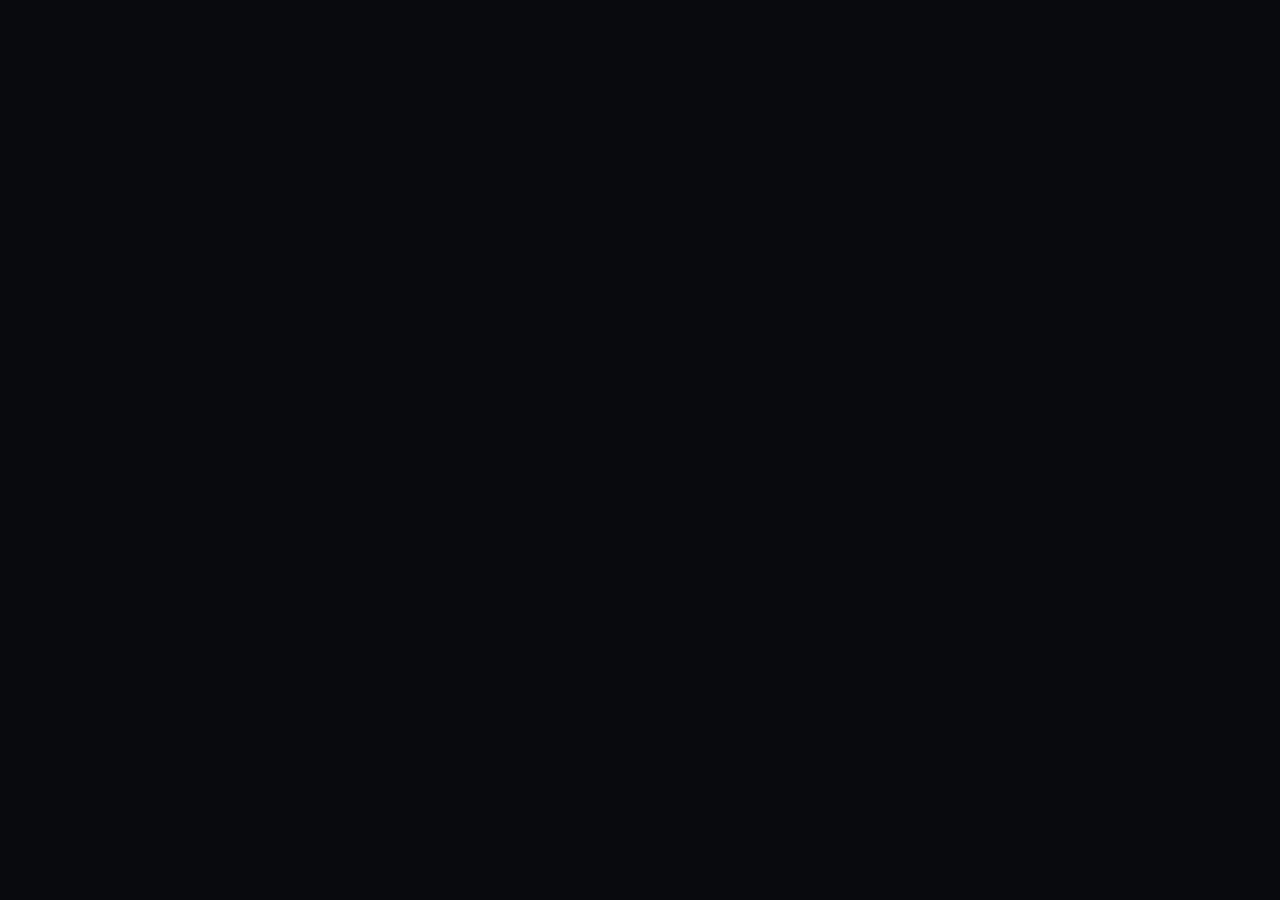
==== index.html @ 5aa259dd "Publish Hamzah portfolio shell" ====
<!doctype html>
<html lang="en">
<head>
  <meta charset="utf-8" />
  <meta name="viewport" content="width=device-width, initial-scale=1" />
  <title>Hamzah — Premium Websites That Sell From The First Look</title>
  <meta name="description" content="Hamzah builds premium full-stack-ready websites and Appwrite-ready client experiences with cinematic visuals, smooth scroll effects, and a direct email-first client flow." />
  <meta name="robots" content="index, follow" />
  <link rel="canonical" href="https://hamzahfullstack.me/" />
  <meta property="og:title" content="Hamzah — Premium Websites That Feel Like A Product" />
  <meta property="og:description" content="Premium full-stack-ready websites, UI systems, and cinematic client experiences with a plan-first Appwrite inquiry flow." />
  <meta property="og:type" content="website" />
  <meta property="og:url" content="https://hamzahfullstack.me/" />
  <meta property="og:image" content="https://hamzahfullstack.pages.dev/assets/img/og-card.svg" />
  <link rel="icon" href="https://hamzahfullstack.pages.dev/assets/img/favicon.svg" type="image/svg+xml" />
  <style>
    html, body { margin: 0; width: 100%; min-height: 100%; background: #08090d; }
    iframe { position: fixed; inset: 0; width: 100%; height: 100%; border: 0; background: #08090d; }
    .fallback { position: fixed; inset: auto 16px 16px; z-index: 1; color: #e8f7ef; font: 14px system-ui, sans-serif; }
    .fallback a { color: #8dffcf; }
  </style>
</head>
<body>
  <iframe src="https://hamzahfullstack.pages.dev/" title="Hamzah portfolio website" loading="eager" referrerpolicy="no-referrer-when-downgrade"></iframe>
  <noscript><p class="fallback"><a href="https://hamzahfullstack.pages.dev/">Open the Hamzah website</a></p></noscript>
</body>
</html>
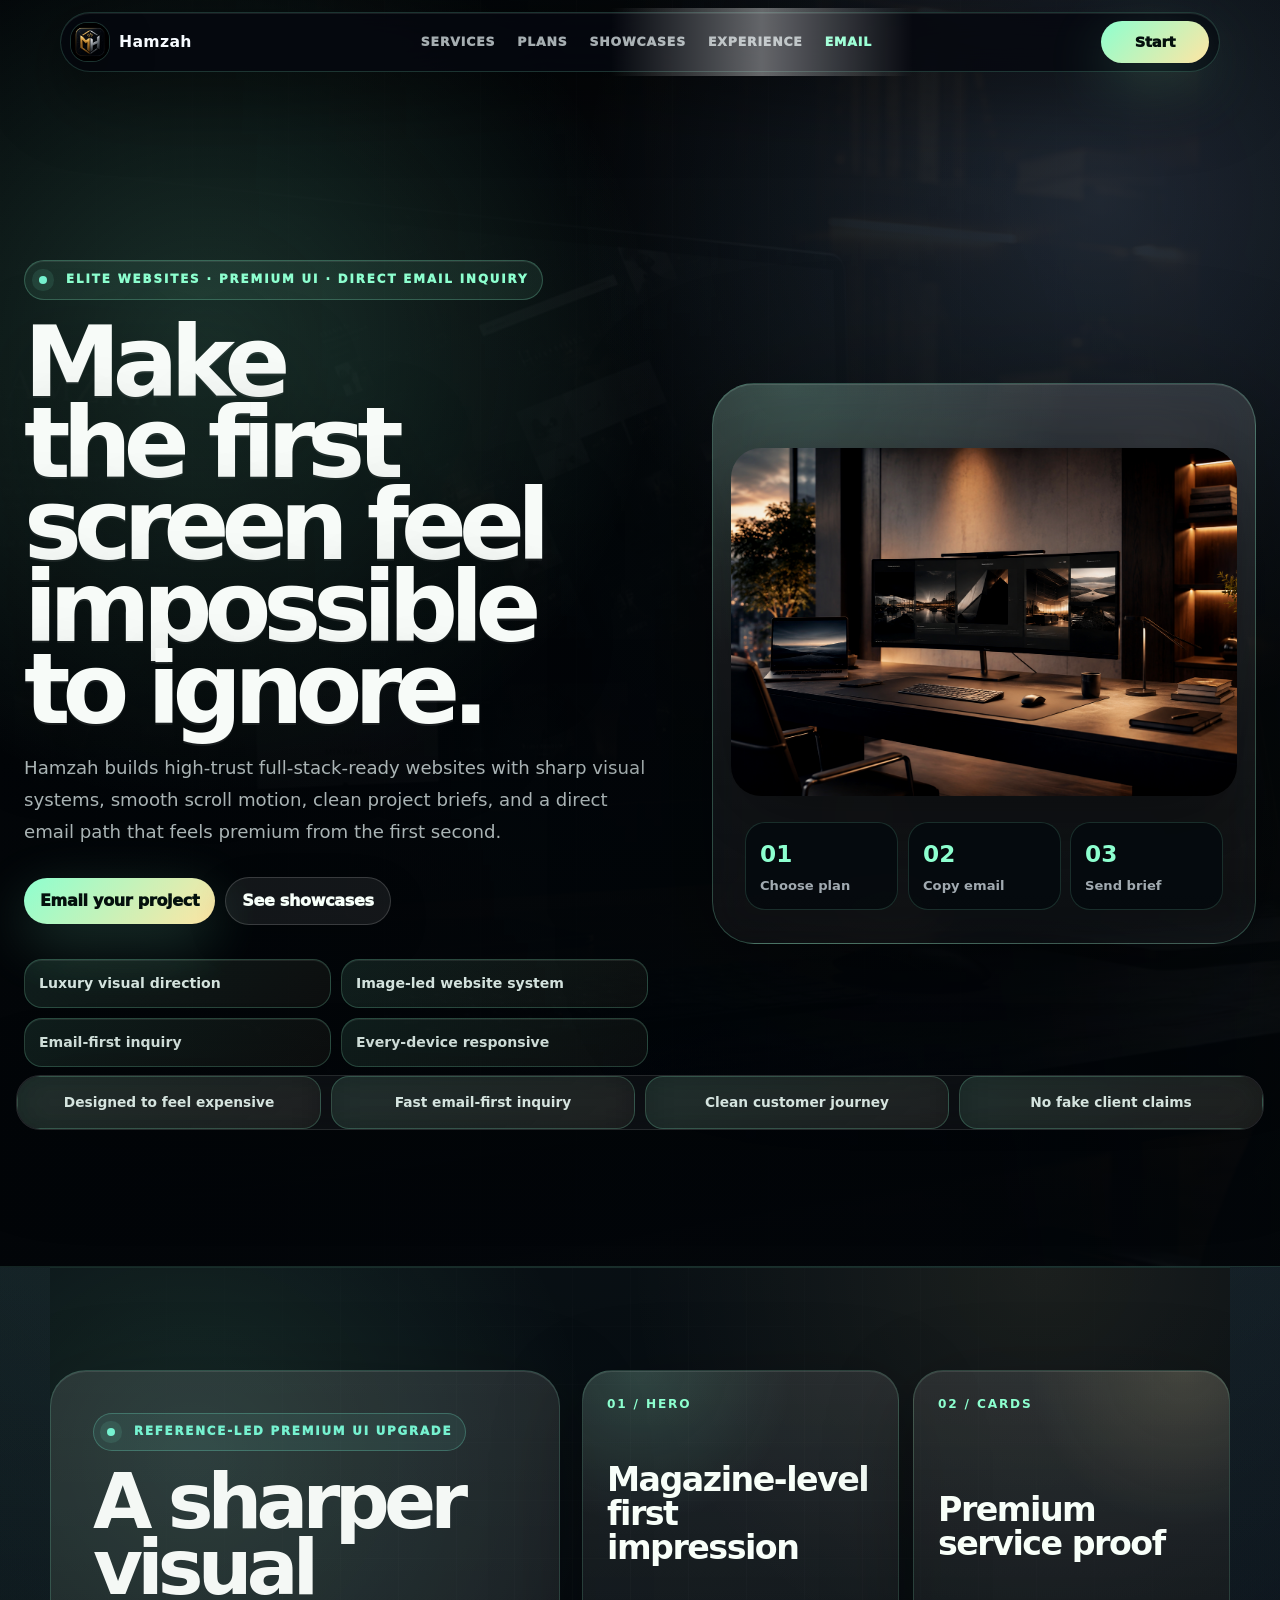
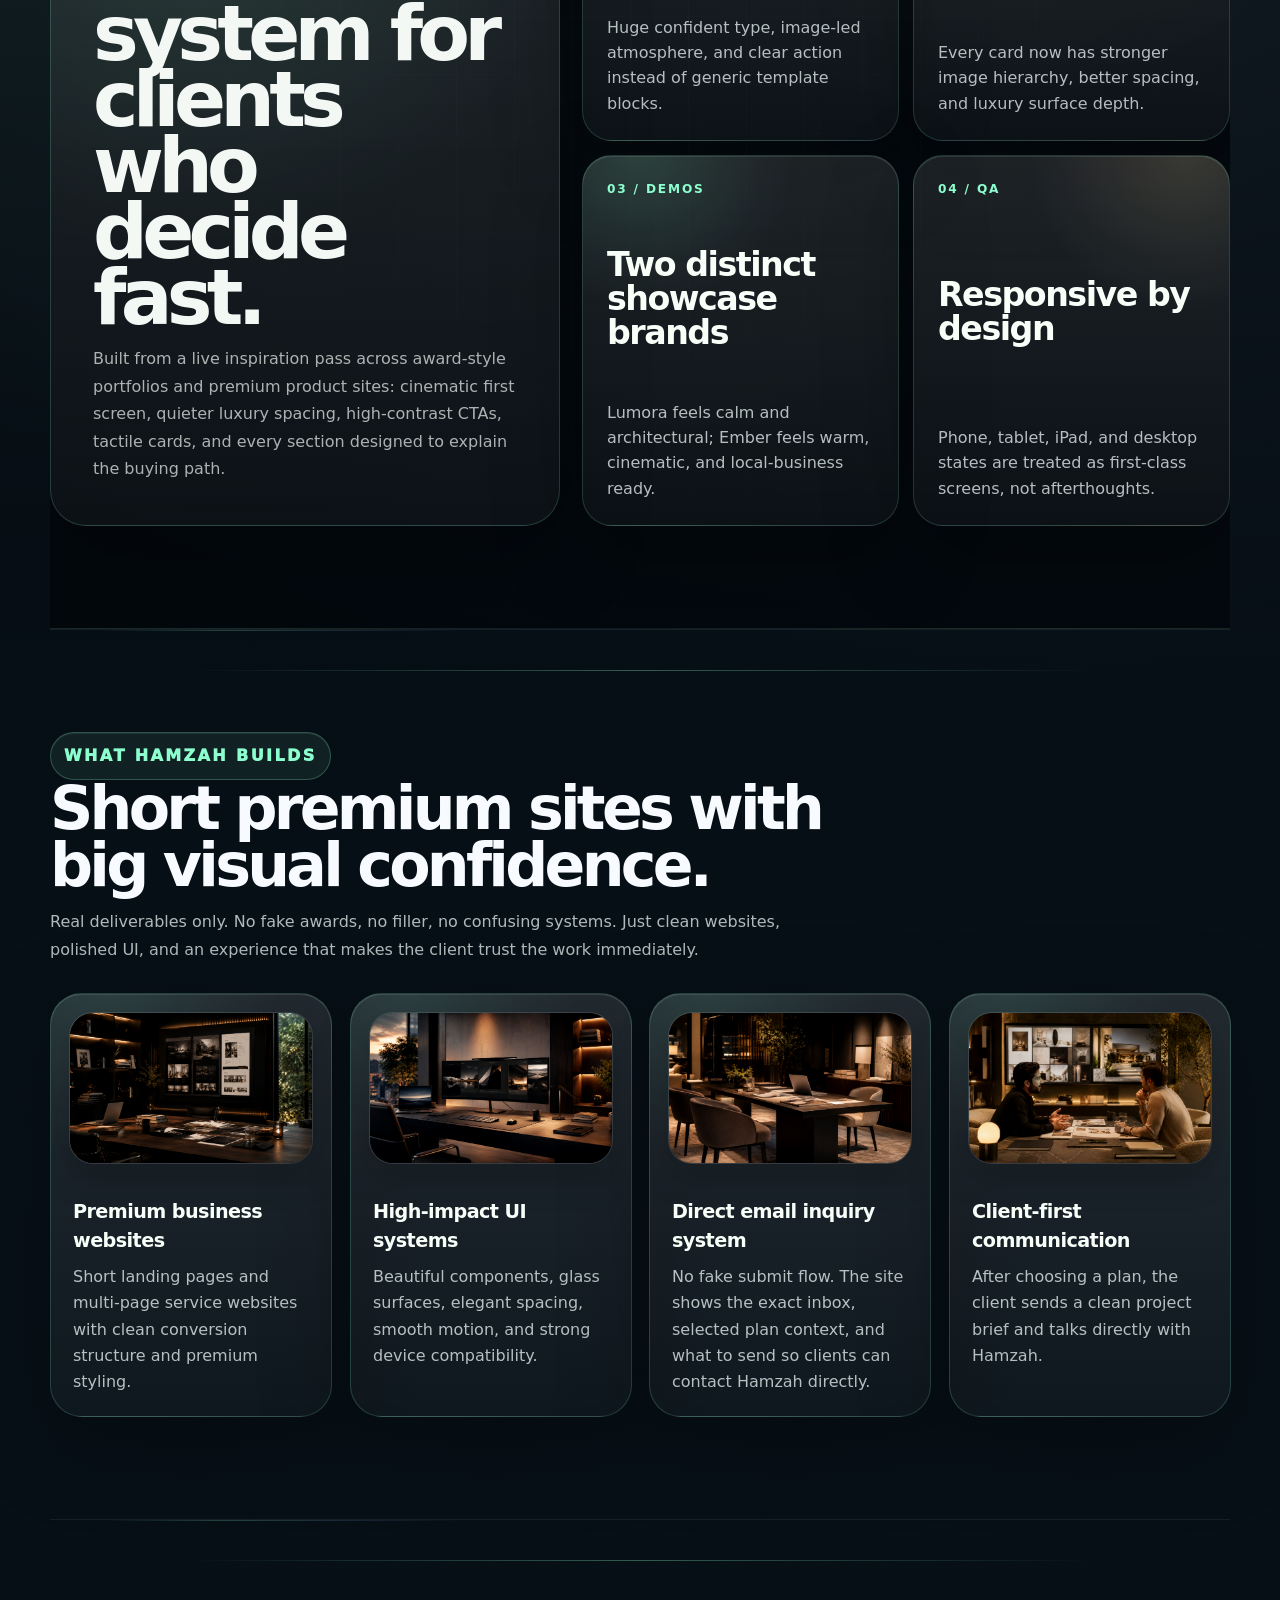
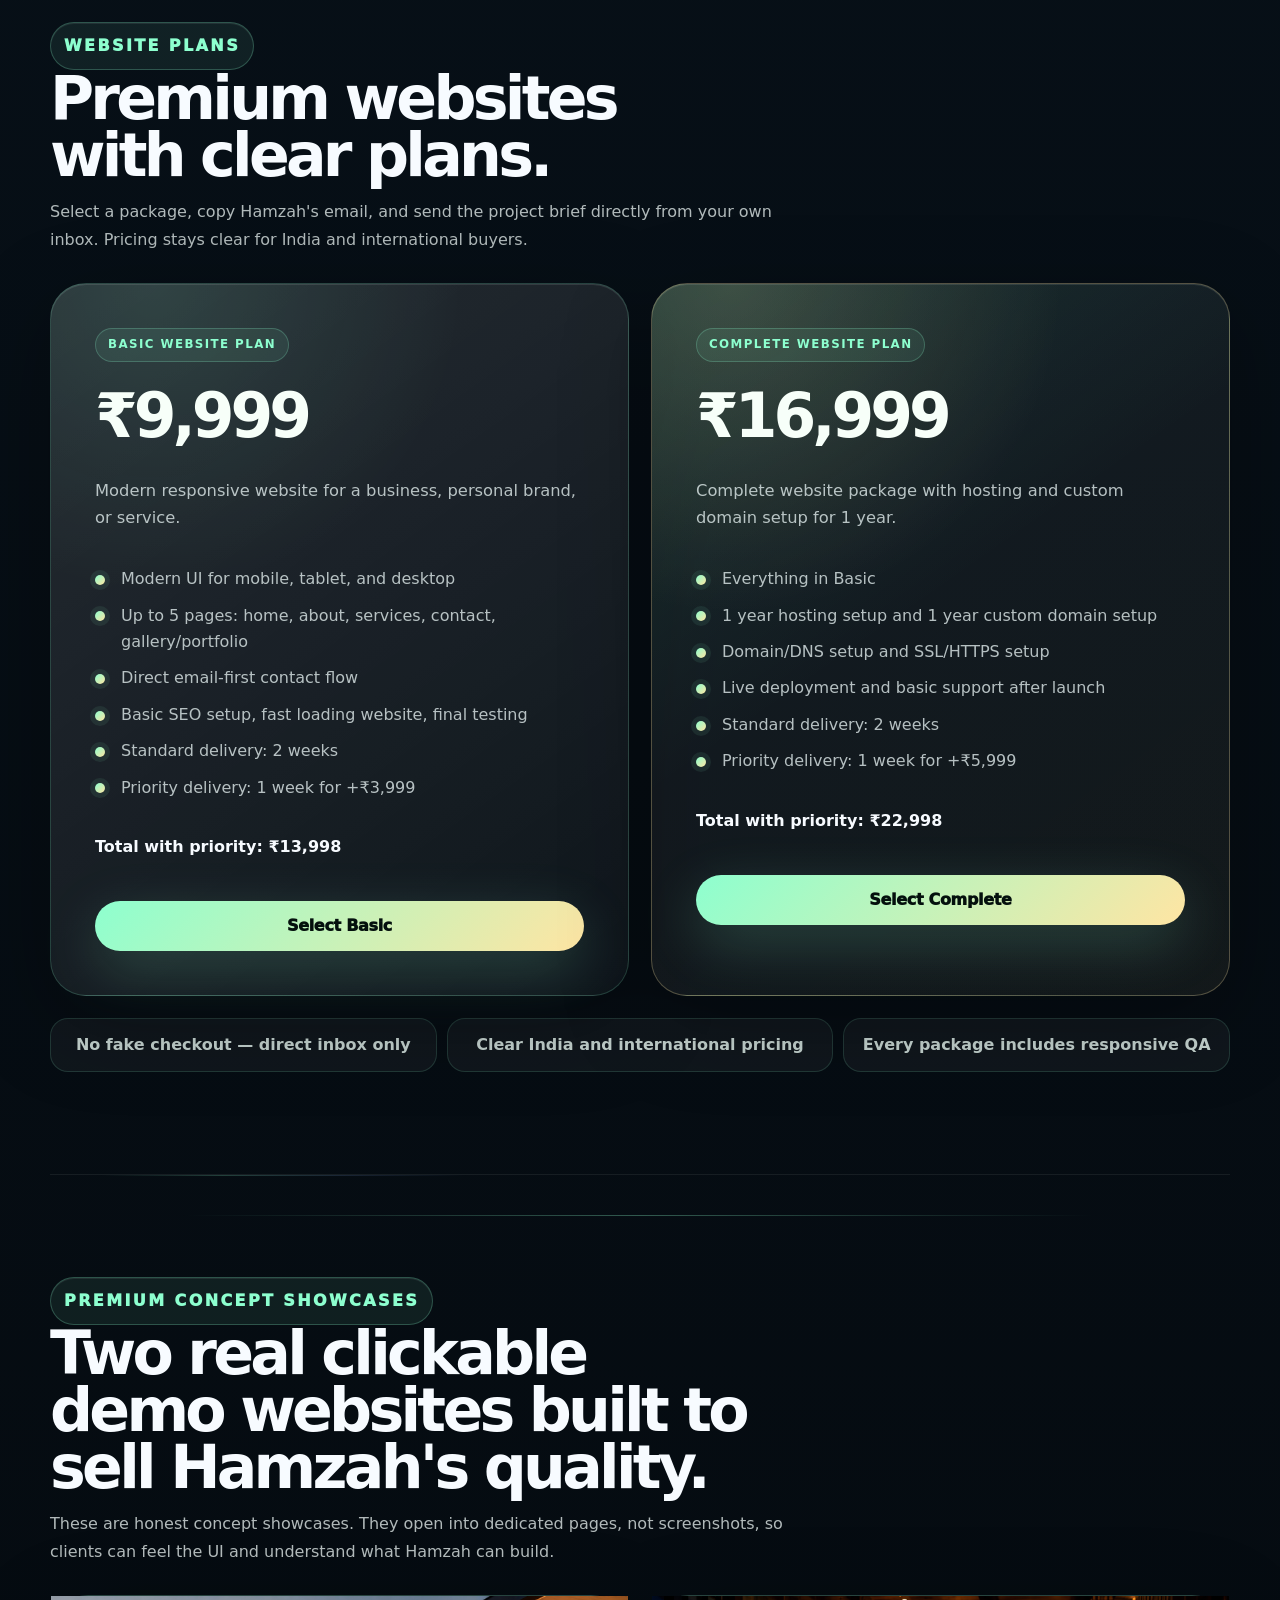
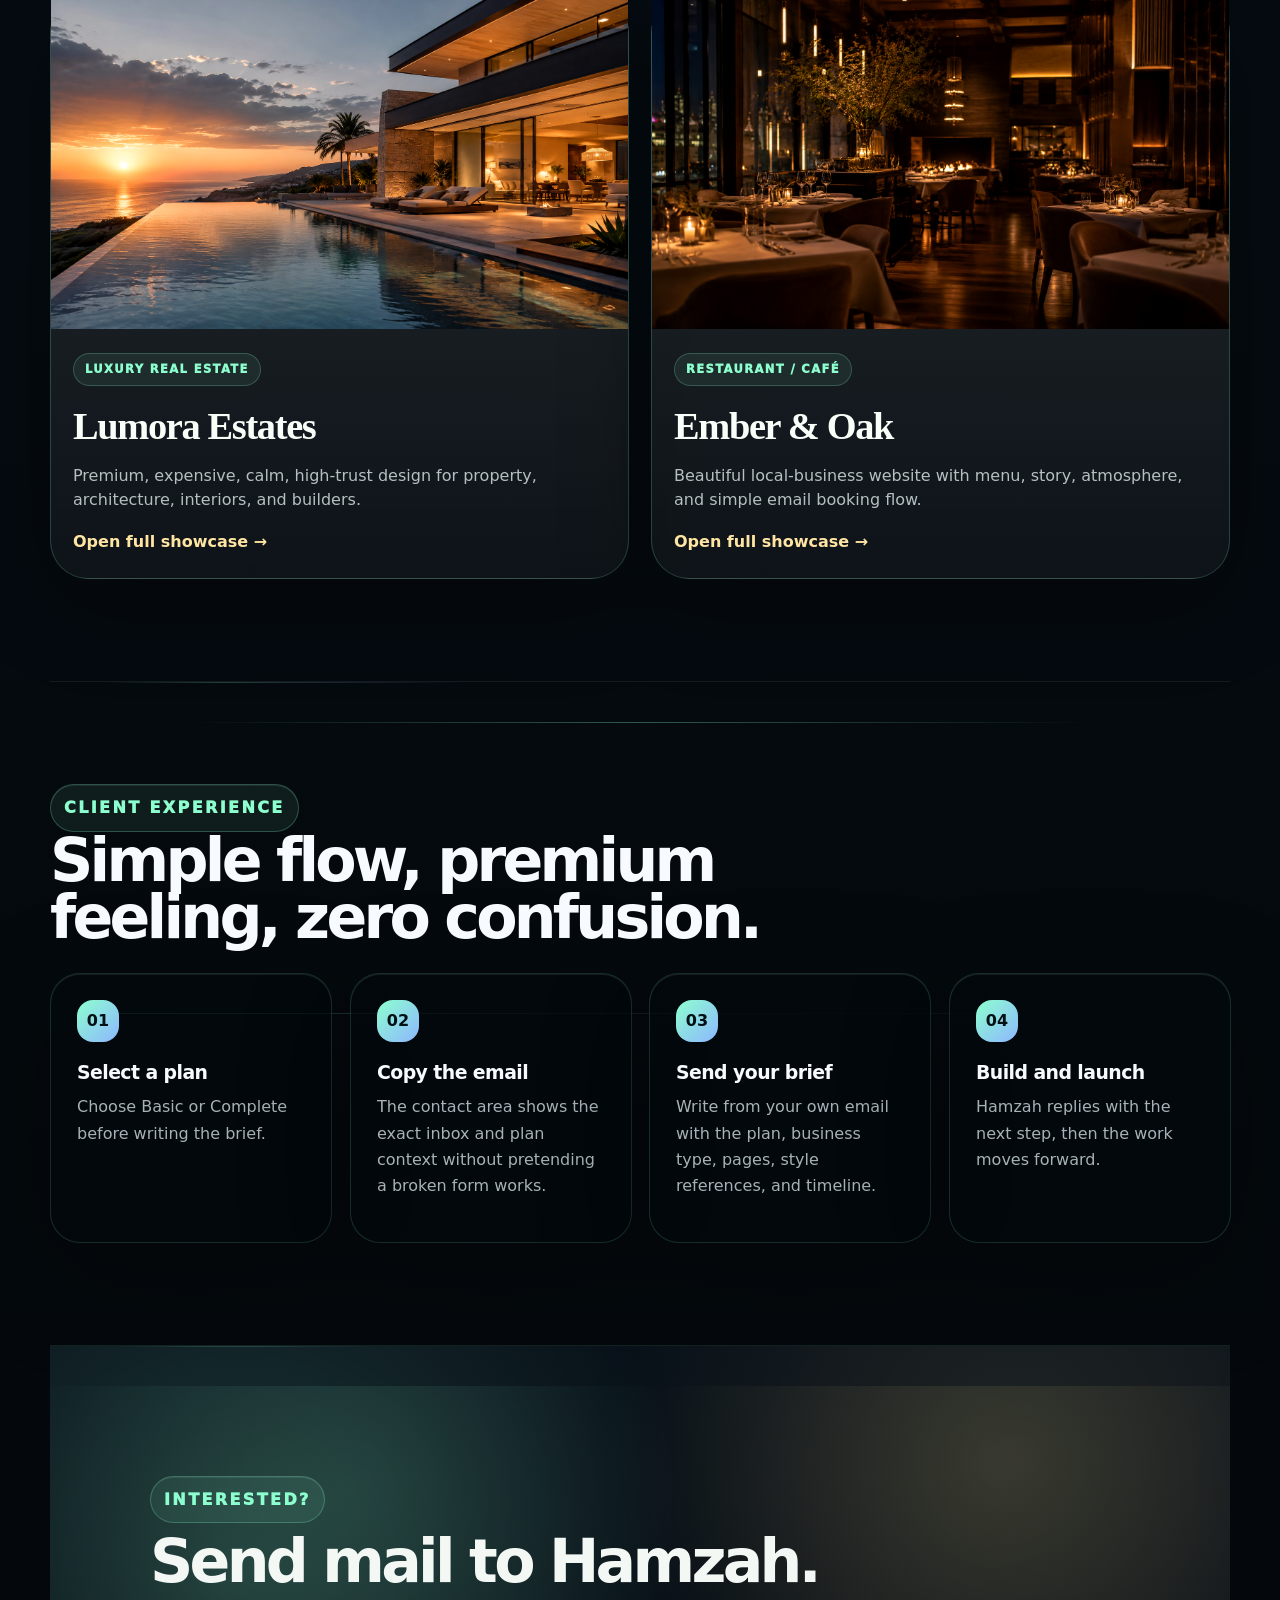
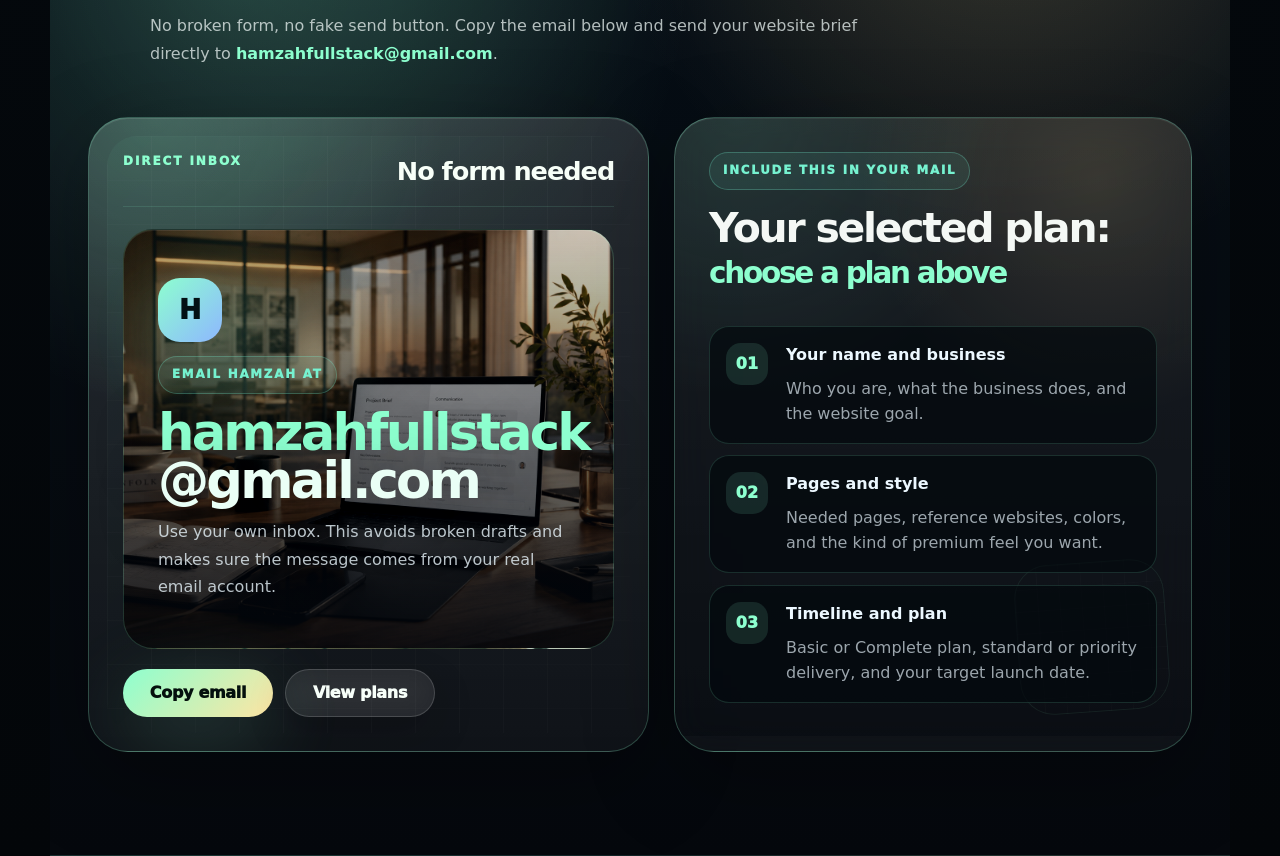
==== commit ef43f36a: "Deploy complete portfolio build" ====
--- a/index.html
+++ b/index.html
@@ -4,24 +4,275 @@
   <meta charset="utf-8" />
   <meta name="viewport" content="width=device-width, initial-scale=1" />
   <title>Hamzah — Premium Websites That Sell From The First Look</title>
-  <meta name="description" content="Hamzah builds premium full-stack-ready websites and Appwrite-ready client experiences with cinematic visuals, smooth scroll effects, and a direct email-first client flow." />
+  <meta name="description" content="Hamzah builds premium full-stack-ready websites with image-led visuals, smooth scroll effects, clear plans, and a direct email-first client flow." />
+  <meta name="theme-color" content="#08090d" />
   <meta name="robots" content="index, follow" />
-  <link rel="canonical" href="https://hamzahfullstack.me/" />
   <meta property="og:title" content="Hamzah — Premium Websites That Feel Like A Product" />
-  <meta property="og:description" content="Premium full-stack-ready websites, UI systems, and cinematic client experiences with a plan-first Appwrite inquiry flow." />
+  <meta property="og:description" content="Premium full-stack-ready websites, UI systems, image-led showcases, and a direct email-first inquiry flow." />
   <meta property="og:type" content="website" />
   <meta property="og:url" content="https://hamzahfullstack.me/" />
-  <meta property="og:image" content="https://hamzahfullstack.pages.dev/assets/img/og-card.svg" />
-  <link rel="icon" href="https://hamzahfullstack.pages.dev/assets/img/favicon.svg" type="image/svg+xml" />
-  <style>
-    html, body { margin: 0; width: 100%; min-height: 100%; background: #08090d; }
-    iframe { position: fixed; inset: 0; width: 100%; height: 100%; border: 0; background: #08090d; }
-    .fallback { position: fixed; inset: auto 16px 16px; z-index: 1; color: #e8f7ef; font: 14px system-ui, sans-serif; }
-    .fallback a { color: #8dffcf; }
-  </style>
+  <meta property="og:image" content="assets/img/og-card.svg" />
+  <link rel="canonical" href="https://hamzahfullstack.me/" />
+  <link rel="icon" href="assets/img/favicon.svg" type="image/svg+xml" />
+  <link rel="apple-touch-icon" href="assets/img/hamzah-logo-192.png" />
+  <link rel="manifest" href="site.webmanifest" />
+  <link rel="preload" href="assets/css/styles.css" as="style" />
+  <link rel="stylesheet" href="assets/css/styles.css" />
+  <link rel="stylesheet" href="assets/css/next-level-ui.css" />
+  <script type="application/ld+json">
+  {
+    "@context": "https://schema.org",
+    "@type": "ProfessionalService",
+    "name": "Hamzah",
+    "url": "https://hamzahfullstack.me/",
+    "email": "hamzahfullstack@gmail.com",
+    "description": "Premium full-stack-ready website builder with direct email-first communication."
+  }
+  </script>
+  <script src="assets/js/site-config.js?v=20260618-pricing-live-2" defer></script>
+  <script src="assets/js/pricing-auth.js?v=20260618-pricing-live-2" defer></script>
+  <script src="assets/js/main.js" defer></script>
+  <script src="assets/js/effects-global.js" defer></script>
 </head>
-<body>
-  <iframe src="https://hamzahfullstack.pages.dev/" title="Hamzah portfolio website" loading="eager" referrerpolicy="no-referrer-when-downgrade"></iframe>
-  <noscript><p class="fallback"><a href="https://hamzahfullstack.pages.dev/">Open the Hamzah website</a></p></noscript>
+<body class="premium-short-page">
+  <div class="scroll-progress" data-scroll-progress aria-hidden="true"></div>
+  <a class="skip-link" href="#main">Skip to content</a>
+  <div class="page-loader" aria-hidden="true"><div class="loader-orb"></div><span>Loading Hamzah</span></div>
+
+  <header class="short-header" data-header>
+    <a class="short-brand" href="#home" aria-label="Hamzah home">
+      <img src="assets/img/hamzah-logo.png" alt="Hamzah logo" width="44" height="44" />
+      <span>Hamzah</span>
+    </a>
+    <nav class="short-nav" aria-label="Primary navigation">
+      <a href="#services">Services</a>
+      <a href="#plans">Plans</a>
+      <a href="#showcases">Showcases</a>
+      <a href="#experience">Experience</a>
+      <a href="#contact">Email</a>
+    </nav>
+    <div class="short-actions">
+      <a class="btn btn-primary" href="#contact" aria-label="Start a project with Hamzah">Start</a>
+      <button class="menu-toggle" type="button" data-menu-toggle aria-label="Open menu"><span></span><span></span></button>
+    </div>
+  </header>
+
+  <div class="mobile-panel" data-mobile-panel aria-hidden="true">
+    <a href="#services">Services</a>
+    <a href="#plans">Plans</a>
+    <a href="#showcases">Showcases</a>
+    <a href="#experience">Experience</a>
+    <a href="#contact">Email Hamzah</a>
+  </div>
+
+  <main id="main">
+    <section id="home" class="rebuild-hero cinematic-hero">
+      <div class="rebuild-hero-media" aria-hidden="true">
+        <img src="assets/img/generated/hamzah-workspace.png" alt="Premium Hamzah workspace background" width="1536" height="864" />
+        <div class="rebuild-hero-vignette"></div>
+      </div>
+      <div class="rebuild-hero-shell">
+        <div class="rebuild-hero-copy reveal">
+          <p class="eyebrow"><span class="pulse-dot"></span> Elite websites · premium UI · direct email inquiry</p>
+          <h1>Make the first screen feel impossible to ignore.</h1>
+          <p class="hero-lead">Hamzah builds high-trust full-stack-ready websites with sharp visual systems, smooth scroll motion, clean project briefs, and a direct email path that feels premium from the first second.</p>
+          <div class="hero-actions">
+            <a class="btn btn-primary" href="#contact">Email your project</a>
+            <a class="btn btn-ghost" href="#showcases">See showcases</a>
+          </div>
+          <div class="rebuild-hero-badges" aria-label="Website quality standards">
+            <span>Luxury visual direction</span>
+            <span>Image-led website system</span>
+            <span>Email-first inquiry</span>
+            <span>Every-device responsive</span>
+          </div>
+        </div>
+        <aside class="rebuild-command-deck reveal delay-2" aria-label="Hamzah premium website preview">
+          <div class="deck-topline"><span>Email-first premium flow</span><b>Hamzah</b></div>
+          <img src="assets/img/generated/hamzah-ui-systems-new.png" alt="Premium Hamzah website interface and visual system preview" width="960" height="640" loading="eager" />
+          <div class="deck-metrics" aria-label="Client flow highlights">
+            <div><strong>01</strong><span>Choose plan</span></div>
+            <div><strong>02</strong><span>Copy email</span></div>
+            <div><strong>03</strong><span>Send brief</span></div>
+          </div>
+        </aside>
+      </div>
+      <div class="rebuild-quality-strip" aria-label="Premium project promises">
+        <span>Designed to feel expensive</span>
+        <span>Fast email-first inquiry</span>
+        <span>Clean customer journey</span>
+        <span>No fake client claims</span>
+      </div>
+    </section>
+
+    <div class="ui-direction-board section-pad" role="region" aria-label="Next-level UI direction">
+      <div class="ui-direction-layout">
+        <div class="ui-direction-copy reveal">
+          <p class="eyebrow"><span class="pulse-dot"></span> Reference-led premium UI upgrade</p>
+          <h2>A sharper visual system for clients who decide fast.</h2>
+          <p>Built from a live inspiration pass across award-style portfolios and premium product sites: cinematic first screen, quieter luxury spacing, high-contrast CTAs, tactile cards, and every section designed to explain the buying path.</p>
+        </div>
+        <div class="ui-direction-grid" aria-label="UI upgrade principles">
+          <article class="ui-direction-card reveal delay-1">
+            <b>01 / Hero</b>
+            <h3>Magazine-level first impression</h3>
+            <p>Huge confident type, image-led atmosphere, and clear action instead of generic template blocks.</p>
+          </article>
+          <article class="ui-direction-card reveal delay-2">
+            <b>02 / Cards</b>
+            <h3>Premium service proof</h3>
+            <p>Every card now has stronger image hierarchy, better spacing, and luxury surface depth.</p>
+          </article>
+          <article class="ui-direction-card reveal delay-3">
+            <b>03 / Demos</b>
+            <h3>Two distinct showcase brands</h3>
+            <p>Lumora feels calm and architectural; Ember feels warm, cinematic, and local-business ready.</p>
+          </article>
+          <article class="ui-direction-card reveal delay-1">
+            <b>04 / QA</b>
+            <h3>Responsive by design</h3>
+            <p>Phone, tablet, iPad, and desktop states are treated as first-class screens, not afterthoughts.</p>
+          </article>
+        </div>
+      </div>
+    </div>
+
+    <section id="services" class="short-section section-pad">
+      <div class="short-section-head reveal">
+        <p class="eyebrow">What Hamzah builds</p>
+        <h2>Short premium sites with big visual confidence.</h2>
+        <p>Real deliverables only. No fake awards, no filler, no confusing systems. Just clean websites, polished UI, and an experience that makes the client trust the work immediately.</p>
+      </div>
+      <div class="compact-card-grid premium-grid-scroll">
+        <article class="capability-card reveal spotlight-card"><img src="assets/img/generated/hamzah-design-wall-new.png" alt="High-end website design wall and premium studio workspace" width="1100" height="720" loading="lazy" /><h3>Premium business websites</h3><p>Short landing pages and multi-page service websites with clean conversion structure and premium styling.</p></article>
+        <article class="capability-card reveal delay-1 spotlight-card"><img src="assets/img/generated/hamzah-ui-systems-new.png" alt="Minimalist premium workspace showing modern website UI systems" width="960" height="640" loading="lazy" /><h3>High-impact UI systems</h3><p>Beautiful components, glass surfaces, elegant spacing, smooth motion, and strong device compatibility.</p></article>
+        <article class="capability-card reveal delay-2 spotlight-card"><img src="assets/img/generated/hamzah-plan-inquiry-system-final.png" alt="Premium direct email website project system" width="960" height="640" loading="lazy" /><h3>Direct email inquiry system</h3><p>No fake submit flow. The site shows the exact inbox, selected plan context, and what to send so clients can contact Hamzah directly.</p></article>
+        <article class="capability-card reveal delay-3 spotlight-card"><img src="assets/img/generated/hamzah-client-meeting-new.png" alt="Premium client meeting and project consultation scene" width="960" height="640" loading="lazy" /><h3>Client-first communication</h3><p>After choosing a plan, the client sends a clean project brief and talks directly with Hamzah.</p></article>
+      </div>
+    </section>
+
+    <section id="plans" class="short-section plans-section section-pad">
+      <div class="short-section-head reveal">
+        <p class="eyebrow">Website plans</p>
+        <h2>Premium websites with clear plans.</h2>
+        <p>Select a package, copy Hamzah's email, and send the project brief directly from your own inbox. Pricing stays clear for India and international buyers.</p>
+        <p class="sr-only" data-pricing-status aria-live="polite">Pricing view: INR</p>
+      </div>
+      <div class="pricing-grid">
+        <article class="pricing-card reveal">
+          <span class="plan-tag">Basic Website Plan</span>
+          <h3 data-price-key="basic">₹9,999</h3>
+          <p>Modern responsive website for a business, personal brand, or service.</p>
+          <ul>
+            <li>Modern UI for mobile, tablet, and desktop</li>
+            <li>Up to 5 pages: home, about, services, contact, gallery/portfolio</li>
+            <li>Direct email-first contact flow</li>
+            <li>Basic SEO setup, fast loading website, final testing</li>
+            <li>Standard delivery: 2 weeks</li>
+            <li>Priority delivery: 1 week for +₹3,999</li>
+          </ul>
+          <strong>Total with priority: <span data-price-key="basicPriority">₹13,998</span></strong>
+          <a class="btn btn-primary" href="#contact" data-plan-intent="basic" data-contact-plan-jump="Basic Website Plan">Select Basic</a>
+        </article>
+        <article class="pricing-card featured reveal delay-1">
+          <span class="plan-tag">Complete Website Plan</span>
+          <h3 data-price-key="complete">₹16,999</h3>
+          <p>Complete website package with hosting and custom domain setup for 1 year.</p>
+          <ul>
+            <li>Everything in Basic</li>
+            <li>1 year hosting setup and 1 year custom domain setup</li>
+            <li>Domain/DNS setup and SSL/HTTPS setup</li>
+            <li>Live deployment and basic support after launch</li>
+            <li>Standard delivery: 2 weeks</li>
+            <li>Priority delivery: 1 week for +₹5,999</li>
+          </ul>
+          <strong>Total with priority: <span data-price-key="completePriority">₹22,998</span></strong>
+          <a class="btn btn-primary" href="#contact" data-plan-intent="complete" data-contact-plan-jump="Complete Website Plan">Select Complete</a>
+        </article>
+      </div>
+      <div class="pricing-note-strip reveal" aria-label="Pricing quality notes">
+        <span>No fake checkout — direct inbox only</span>
+        <span>Clear India and international pricing</span>
+        <span>Every package includes responsive QA</span>
+      </div>
+    </section>
+
+
+
+    <section id="showcases" class="short-section section-pad showcase-highlight-section">
+      <div class="short-section-head reveal">
+        <p class="eyebrow">Premium concept showcases</p>
+        <h2>Two real clickable demo websites built to sell Hamzah's quality.</h2>
+        <p>These are honest concept showcases. They open into dedicated pages, not screenshots, so clients can feel the UI and understand what Hamzah can build.</p>
+      </div>
+      <div class="portfolio-showcase-grid">
+        <a class="portfolio-showcase-card reveal spotlight-card" href="showcase/lumora-estates.html" data-showcase-card="lumora">
+          <img src="assets/img/generated/lumora-hero-final.png" alt="Lumora Estates luxury real estate website preview" width="1800" height="1050" loading="eager" />
+          <span>Luxury real estate</span>
+          <h3>Lumora Estates</h3>
+          <p>Premium, expensive, calm, high-trust design for property, architecture, interiors, and builders.</p>
+          <strong>Open full showcase →</strong>
+        </a>
+        <a class="portfolio-showcase-card reveal delay-1 spotlight-card" href="showcase/ember-oak.html" data-showcase-card="ember">
+          <img src="assets/img/generated/ember-hero-final.png" alt="Ember and Oak premium restaurant website preview" width="1800" height="1050" loading="eager" />
+          <span>Restaurant / Café</span>
+          <h3>Ember &amp; Oak</h3>
+          <p>Beautiful local-business website with menu, story, atmosphere, and simple email booking flow.</p>
+          <strong>Open full showcase →</strong>
+        </a>
+      </div>
+    </section>
+
+    <section id="experience" class="short-section section-pad">
+      <div class="short-section-head reveal">
+        <p class="eyebrow">Client experience</p>
+        <h2>Simple flow, premium feeling, zero confusion.</h2>
+      </div>
+      <div class="flow-rail reveal cinematic-rail">
+        <article><span>01</span><h3>Select a plan</h3><p>Choose Basic or Complete before writing the brief.</p></article>
+        <article><span>02</span><h3>Copy the email</h3><p>The contact area shows the exact inbox and plan context without pretending a broken form works.</p></article>
+        <article><span>03</span><h3>Send your brief</h3><p>Write from your own email with the plan, business type, pages, style references, and timeline.</p></article>
+        <article><span>04</span><h3>Build and launch</h3><p>Hamzah replies with the next step, then the work moves forward.</p></article>
+      </div>
+    </section>
+
+    <section id="contact" class="contact-command-section section-pad">
+      <div class="contact-command-head reveal">
+        <p class="eyebrow">Interested?</p>
+        <h2>Send mail to Hamzah.</h2>
+        <p>No broken form, no fake send button. Copy the email below and send your website brief directly to <strong>hamzahfullstack@gmail.com</strong>.</p>
+      </div>
+      <div class="contact-command-grid contact-direct-grid">
+        <article class="contact-direct-card reveal" aria-label="Direct email Hamzah">
+          <div class="contact-form-topline">
+            <span>Direct inbox</span>
+            <strong>No form needed</strong>
+          </div>
+          <div class="contact-mail-hero">
+            <span class="delivery-mark">H</span>
+            <p class="eyebrow">Email Hamzah at</p>
+            <h3 aria-label="hamzahfullstack@gmail.com"><span>hamzahfullstack</span><span>@gmail.com</span></h3>
+            <p>Use your own inbox. This avoids broken drafts and makes sure the message comes from your real email account.</p>
+          </div>
+          <div class="contact-direct-actions">
+            <button class="btn btn-primary" type="button" data-copy-email>Copy email</button>
+            <a class="btn btn-ghost" href="#plans">View plans</a>
+          </div>
+          <p class="contact-status" data-copy-status aria-live="polite"></p>
+        </article>
+        <aside class="contact-command-side contact-brief-card reveal delay-1" aria-label="What to include in the email">
+          <div class="contact-delivery-panel">
+            <p class="eyebrow">Include this in your mail</p>
+            <h3>Your selected plan: <span data-selected-plan-label>choose a plan above</span></h3>
+            <div class="delivery-timeline" aria-label="Email brief checklist">
+              <div><span>01</span><strong>Your name and business</strong><p>Who you are, what the business does, and the website goal.</p></div>
+              <div><span>02</span><strong>Pages and style</strong><p>Needed pages, reference websites, colors, and the kind of premium feel you want.</p></div>
+              <div><span>03</span><strong>Timeline and plan</strong><p>Basic or Complete plan, standard or priority delivery, and your target launch date.</p></div>
+            </div>
+          </div>
+        </aside>
+      </div>
+    </section>
+  </main>
 </body>
 </html>
--- a/assets/css/styles.css
+++ b/assets/css/styles.css
@@ -0,0 +1,5769 @@
+/*
+  Hamzah Portfolio
+  Original static build inspired by premium portfolio structure.
+  No external CSS framework, no remote fonts, no copied assets.
+*/
+:root {
+  color-scheme: dark;
+  --bg: #08090d;
+  --bg-2: #0d1017;
+  --surface: rgba(255, 255, 255, 0.065);
+  --surface-strong: rgba(255, 255, 255, 0.11);
+  --line: rgba(255, 255, 255, 0.12);
+  --line-strong: rgba(255, 255, 255, 0.2);
+  --text: #f7f3e8;
+  --muted: #a8afbd;
+  --muted-2: #717889;
+  --accent: #8dffcf;
+  --accent-2: #f0d78a;
+  --accent-3: #8eb7ff;
+  --danger: #ff7373;
+  --shadow: 0 24px 90px rgba(0, 0, 0, 0.45);
+  --radius: 28px;
+  --radius-lg: 42px;
+  --max: 1180px;
+  --ease: cubic-bezier(.2, .7, .1, 1);
+}
+
+[data-theme="light"] {
+  color-scheme: light;
+  --bg: #f8f5ea;
+  --bg-2: #fffdf6;
+  --surface: rgba(0, 0, 0, 0.055);
+  --surface-strong: rgba(0, 0, 0, 0.1);
+  --line: rgba(0, 0, 0, 0.12);
+  --line-strong: rgba(0, 0, 0, 0.2);
+  --text: #10131b;
+  --muted: #4d5668;
+  --muted-2: #727b8f;
+  --accent: #007d5d;
+  --accent-2: #926c00;
+  --accent-3: #315fd6;
+  --shadow: 0 24px 90px rgba(25, 21, 11, 0.16);
+}
+
+* { box-sizing: border-box; }
+html { scroll-behavior: smooth; }
+body {
+  margin: 0;
+  font-family: Inter, ui-sans-serif, system-ui, -apple-system, BlinkMacSystemFont, "Segoe UI", sans-serif;
+  color: var(--text);
+  background: var(--bg);
+  line-height: 1.5;
+  overflow-x: hidden;
+  min-height: 100vh;
+}
+body.menu-open,
+body.palette-open { overflow: hidden; }
+body::selection { background: var(--accent); color: #07100e; }
+a { color: inherit; text-decoration: none; }
+button, input, textarea, select { font: inherit; }
+button { color: inherit; }
+img, svg { display: block; max-width: 100%; }
+
+.skip-link {
+  position: fixed;
+  left: 16px;
+  top: -60px;
+  z-index: 2000;
+  padding: 12px 16px;
+  background: var(--accent);
+  color: #06100d;
+  border-radius: 999px;
+  transition: top .2s ease;
+}
+.skip-link:focus { top: 16px; }
+
+.page-loader {
+  position: fixed;
+  inset: 0;
+  z-index: 3000;
+  display: grid;
+  place-items: center;
+  gap: 18px;
+  align-content: center;
+  background: var(--bg);
+  transition: opacity .55s ease, visibility .55s ease;
+}
+body.loaded .page-loader { opacity: 0; visibility: hidden; pointer-events: none; }
+.loader-orb {
+  width: 64px;
+  height: 64px;
+  border-radius: 50%;
+  border: 1px solid var(--line-strong);
+  background: conic-gradient(from 180deg, transparent, var(--accent), var(--accent-2), transparent);
+  animation: spin 1s linear infinite;
+  position: relative;
+}
+.loader-orb::after {
+  content: "";
+  position: absolute;
+  inset: 8px;
+  border-radius: inherit;
+  background: var(--bg);
+}
+.page-loader span { color: var(--muted); font-size: .9rem; letter-spacing: .08em; text-transform: uppercase; }
+
+.ambient-bg { position: fixed; inset: 0; z-index: -2; overflow: hidden; pointer-events: none; }
+.orb { position: absolute; filter: blur(70px); opacity: .38; border-radius: 999px; mix-blend-mode: screen; }
+.orb-a { width: 440px; height: 440px; left: -160px; top: -140px; background: var(--accent); }
+.orb-b { width: 500px; height: 500px; right: -150px; top: 18%; background: #654cff; }
+.orb-c { width: 360px; height: 360px; left: 28%; bottom: -200px; background: var(--accent-2); }
+.grid-layer {
+  position: absolute;
+  inset: 0;
+  background-image:
+    linear-gradient(to right, rgba(255,255,255,.055) 1px, transparent 1px),
+    linear-gradient(to bottom, rgba(255,255,255,.04) 1px, transparent 1px);
+  background-size: 82px 82px;
+  mask-image: radial-gradient(circle at 50% 20%, black, transparent 75%);
+}
+[data-theme="light"] .orb { mix-blend-mode: multiply; opacity: .16; }
+
+.site-header {
+  position: sticky;
+  top: 14px;
+  z-index: 1000;
+  width: min(calc(100% - 28px), 1260px);
+  margin: 14px auto 0;
+  display: grid;
+  grid-template-columns: auto 1fr auto;
+  align-items: center;
+  gap: 20px;
+  padding: 12px;
+  border: 1px solid var(--line);
+  background: color-mix(in srgb, var(--bg-2) 78%, transparent);
+  backdrop-filter: blur(24px);
+  border-radius: 999px;
+  box-shadow: 0 18px 60px rgba(0,0,0,.18);
+  transition: transform .35s var(--ease), border-color .35s var(--ease), background .35s var(--ease);
+}
+.site-header.scrolled { border-color: var(--line-strong); background: color-mix(in srgb, var(--bg-2) 90%, transparent); }
+.brand { display: inline-flex; align-items: center; gap: 10px; min-width: max-content; }
+.brand-mark {
+  display: grid;
+  place-items: center;
+  width: 42px;
+  height: 42px;
+  color: #07100d;
+  font-weight: 900;
+  border-radius: 50%;
+  background: linear-gradient(135deg, var(--accent), var(--accent-2));
+  box-shadow: inset 0 0 0 1px rgba(255,255,255,.45), 0 0 34px color-mix(in srgb, var(--accent) 42%, transparent);
+}
+.brand-text { font-weight: 800; letter-spacing: -.03em; line-height: .96; display: grid; }
+.brand-text span { color: var(--muted); font-weight: 650; }
+.nav { display: flex; justify-content: center; gap: 2px; }
+.nav a {
+  padding: 11px 14px;
+  border-radius: 999px;
+  color: var(--muted);
+  font-size: .94rem;
+  transition: color .2s ease, background .2s ease;
+}
+.nav a:hover,
+.nav a:focus-visible { color: var(--text); background: var(--surface); outline: none; }
+.header-actions { display: flex; align-items: center; gap: 8px; }
+.icon-btn {
+  width: 44px;
+  height: 44px;
+  border: 1px solid var(--line);
+  border-radius: 999px;
+  background: var(--surface);
+  cursor: pointer;
+  display: inline-grid;
+  place-items: center;
+  transition: transform .2s ease, border-color .2s ease, background .2s ease;
+}
+.icon-btn:hover { transform: translateY(-2px); border-color: var(--line-strong); background: var(--surface-strong); }
+.icon-btn .sun { display: none; }
+[data-theme="light"] .icon-btn .sun { display: inline; }
+[data-theme="light"] .icon-btn .moon { display: none; }
+.menu-btn { display: none; }
+.menu-btn span { width: 17px; height: 2px; background: currentColor; display: block; border-radius: 10px; }
+.menu-btn span + span { margin-top: -9px; transform: translateY(12px); }
+
+.btn {
+  display: inline-flex;
+  justify-content: center;
+  align-items: center;
+  gap: 10px;
+  min-height: 52px;
+  padding: 0 20px;
+  border-radius: 999px;
+  border: 1px solid var(--line);
+  font-weight: 800;
+  letter-spacing: -.02em;
+  transition: transform .2s ease, box-shadow .2s ease, border-color .2s ease, background .2s ease;
+  cursor: pointer;
+}
+.btn:hover { transform: translateY(-3px); }
+.btn-primary {
+  background: linear-gradient(135deg, var(--accent), var(--accent-2));
+  color: #07100d;
+  border-color: transparent;
+  box-shadow: 0 20px 55px color-mix(in srgb, var(--accent) 20%, transparent);
+}
+.btn-ghost { background: var(--surface); color: var(--text); }
+.btn-ghost:hover { background: var(--surface-strong); border-color: var(--line-strong); }
+.btn-small { min-height: 44px; padding-inline: 16px; font-size: .92rem; }
+
+.mobile-panel {
+  position: fixed;
+  top: 86px;
+  left: 14px;
+  right: 14px;
+  z-index: 999;
+  display: none;
+  padding: 16px;
+  border-radius: 26px;
+  border: 1px solid var(--line);
+  background: color-mix(in srgb, var(--bg-2) 94%, transparent);
+  backdrop-filter: blur(20px);
+  box-shadow: var(--shadow);
+}
+.mobile-panel a { display: block; padding: 15px; color: var(--muted); border-radius: 16px; }
+.mobile-panel a:hover { color: var(--text); background: var(--surface); }
+
+.section-shell {
+  width: min(calc(100% - 32px), var(--max));
+  margin: 0 auto;
+  padding: 112px 0;
+  position: relative;
+}
+.hero {
+  min-height: calc(100vh - 80px);
+  display: grid;
+  grid-template-columns: minmax(0, 1.03fr) minmax(320px, .86fr);
+  gap: 46px;
+  align-items: center;
+  padding-top: 82px;
+}
+.eyebrow,
+.section-kicker {
+  margin: 0 0 18px;
+  color: var(--accent);
+  text-transform: uppercase;
+  letter-spacing: .14em;
+  font-size: .78rem;
+  font-weight: 850;
+}
+.pulse-dot {
+  display: inline-block;
+  width: 9px;
+  height: 9px;
+  margin-right: 9px;
+  border-radius: 999px;
+  background: var(--accent);
+  box-shadow: 0 0 0 0 color-mix(in srgb, var(--accent) 50%, transparent);
+  animation: pulse 1.7s infinite;
+}
+h1, h2, h3, p { margin-top: 0; }
+h1 {
+  max-width: 880px;
+  margin-bottom: 24px;
+  font-size: clamp(3.35rem, 9vw, 7.9rem);
+  line-height: .84;
+  letter-spacing: -.085em;
+}
+h2 {
+  font-size: clamp(2.15rem, 5vw, 5.4rem);
+  line-height: .9;
+  letter-spacing: -.075em;
+  margin-bottom: 18px;
+}
+h3 { letter-spacing: -.04em; }
+.hero-lead,
+.section-heading p,
+.about-copy > p,
+.process-intro > p,
+.contact-copy > p {
+  color: var(--muted);
+  font-size: clamp(1rem, 1.6vw, 1.22rem);
+  max-width: 680px;
+}
+.hero-actions { display: flex; flex-wrap: wrap; gap: 12px; margin: 34px 0; }
+.hero-proof {
+  display: grid;
+  grid-template-columns: repeat(4, minmax(120px, 1fr));
+  gap: 12px;
+}
+.hero-proof div {
+  padding: 17px;
+  min-height: 106px;
+  border: 1px solid var(--line);
+  border-radius: 24px;
+  background: linear-gradient(180deg, var(--surface), transparent);
+}
+.hero-proof strong { display: block; font-size: clamp(1.7rem, 3vw, 2.8rem); line-height: 1; letter-spacing: -.06em; }
+.hero-proof span { display: block; margin-top: 10px; color: var(--muted); font-size: .88rem; }
+
+.hero-visual { perspective: 1100px; }
+.device-frame {
+  position: relative;
+  min-height: 620px;
+  padding: 18px;
+  border: 1px solid var(--line-strong);
+  border-radius: var(--radius-lg);
+  background:
+    linear-gradient(180deg, rgba(255,255,255,.12), rgba(255,255,255,.03)),
+    radial-gradient(circle at 50% 0%, color-mix(in srgb, var(--accent) 24%, transparent), transparent 46%),
+    var(--bg-2);
+  box-shadow: var(--shadow);
+  overflow: hidden;
+  transform-style: preserve-3d;
+}
+.device-frame::before {
+  content: "";
+  position: absolute;
+  inset: -2px;
+  border-radius: inherit;
+  background: linear-gradient(110deg, transparent, rgba(255,255,255,.22), transparent 60%);
+  transform: translateX(-80%);
+  animation: sheen 7s infinite;
+  pointer-events: none;
+}
+.device-topbar {
+  display: flex;
+  align-items: center;
+  gap: 8px;
+  color: var(--muted-2);
+  font-size: .84rem;
+  padding-bottom: 18px;
+}
+.device-topbar span { width: 10px; height: 10px; border-radius: 50%; background: var(--line-strong); }
+.device-topbar p { margin: 0 0 0 auto; }
+.radar-card {
+  position: relative;
+  height: 304px;
+  border: 1px solid var(--line);
+  border-radius: 32px;
+  overflow: hidden;
+  background: radial-gradient(circle at 50% 50%, color-mix(in srgb, var(--accent) 20%, transparent), transparent 32%), rgba(0,0,0,.18);
+}
+.radar-grid {
+  position: absolute;
+  inset: 0;
+  background:
+    linear-gradient(to right, rgba(255,255,255,.06) 1px, transparent 1px),
+    linear-gradient(to bottom, rgba(255,255,255,.06) 1px, transparent 1px);
+  background-size: 30px 30px;
+  mask-image: radial-gradient(circle, black, transparent 72%);
+}
+.radar-sweep {
+  position: absolute;
+  inset: 28px;
+  border-radius: 50%;
+  background: conic-gradient(from 0deg, color-mix(in srgb, var(--accent) 60%, transparent), transparent 34%);
+  animation: spin 5s linear infinite;
+  opacity: .8;
+}
+.radar-core {
+  position: absolute;
+  inset: 0;
+  margin: auto;
+  width: 106px;
+  height: 106px;
+  display: grid;
+  place-items: center;
+  border-radius: 32px;
+  color: #07100d;
+  font-weight: 950;
+  font-size: 2rem;
+  background: linear-gradient(135deg, var(--accent), var(--accent-2));
+  box-shadow: 0 0 60px color-mix(in srgb, var(--accent) 35%, transparent);
+}
+.metric-stack {
+  display: grid;
+  grid-template-columns: repeat(3, 1fr);
+  gap: 10px;
+  margin: 14px 0;
+}
+.metric-pill {
+  padding: 16px;
+  border: 1px solid var(--line);
+  border-radius: 22px;
+  background: var(--surface);
+}
+.metric-pill span { display: block; color: var(--muted); font-size: .75rem; margin-bottom: 7px; }
+.metric-pill b { font-size: 1.55rem; letter-spacing: -.05em; }
+.code-card {
+  padding: 20px;
+  border: 1px solid var(--line);
+  border-radius: 26px;
+  background: rgba(0,0,0,.26);
+  color: var(--accent);
+  display: grid;
+  gap: 8px;
+  font-family: "SFMono-Regular", Consolas, "Liberation Mono", monospace;
+  font-size: .92rem;
+}
+.marquee {
+  position: absolute;
+  bottom: 30px;
+  left: 0;
+  right: 0;
+  overflow: hidden;
+  border-block: 1px solid var(--line);
+  mask-image: linear-gradient(90deg, transparent, black 12%, black 88%, transparent);
+}
+.marquee-track { display: flex; gap: 32px; width: max-content; padding: 20px 0; animation: marquee 24s linear infinite; }
+.marquee span { color: var(--muted); text-transform: uppercase; letter-spacing: .16em; font-size: .78rem; font-weight: 850; }
+
+.split-heading { display: grid; gap: 28px; }
+.section-heading { display: grid; grid-template-columns: 1fr .72fr; gap: 34px; align-items: end; }
+.section-heading p { margin-left: auto; }
+
+.work-grid {
+  display: grid;
+  grid-template-columns: repeat(4, 1fr);
+  gap: 16px;
+}
+.work-card {
+  position: relative;
+  border: 1px solid var(--line);
+  border-radius: var(--radius);
+  padding: 14px;
+  background: linear-gradient(180deg, var(--surface), rgba(255,255,255,.025));
+  overflow: hidden;
+  min-height: 510px;
+  display: flex;
+  flex-direction: column;
+  transition: transform .35s var(--ease), border-color .35s var(--ease), background .35s var(--ease);
+}
+.work-card:hover { transform: translateY(-8px); border-color: var(--line-strong); background: var(--surface-strong); }
+.work-card.featured { grid-column: span 2; }
+.work-media {
+  min-height: 300px;
+  border-radius: 22px;
+  border: 1px solid var(--line);
+  background: var(--bg-2);
+  overflow: hidden;
+  position: relative;
+}
+.genshin-card { background: radial-gradient(circle at 30% 20%, #8eb7ff 0 8%, transparent 26%), radial-gradient(circle at 80% 10%, #f0d78a 0 6%, transparent 22%), linear-gradient(135deg, rgba(141,255,207,.22), rgba(101,76,255,.12)), #0d1017; }
+.genshin-card::before,
+.portfolio-card::before,
+.admin-card::before,
+.launch-card::before {
+  content: "";
+  position: absolute;
+  inset: 22px;
+  border: 1px solid rgba(255,255,255,.14);
+  border-radius: 20px;
+  background-image: linear-gradient(to right, rgba(255,255,255,.07) 1px, transparent 1px), linear-gradient(to bottom, rgba(255,255,255,.05) 1px, transparent 1px);
+  background-size: 28px 28px;
+}
+.planet { position: absolute; border-radius: 50%; background: linear-gradient(135deg, var(--accent), var(--accent-2)); box-shadow: 0 0 48px rgba(141,255,207,.3); }
+.p1 { width: 82px; height: 82px; left: 14%; top: 20%; }
+.p2 { width: 44px; height: 44px; right: 24%; top: 28%; background: linear-gradient(135deg, #8eb7ff, #ffffff); }
+.p3 { width: 120px; height: 120px; right: 12%; bottom: -20px; background: linear-gradient(135deg, #654cff, var(--accent)); }
+.portfolio-card { background: linear-gradient(135deg, rgba(141,255,207,.16), rgba(240,215,138,.12)), #0e121a; }
+.portfolio-card::after { content: ""; position: absolute; left: 28px; right: 28px; bottom: 30px; height: 68px; border-radius: 18px; background: linear-gradient(90deg, var(--accent), var(--accent-2)); opacity: .75; }
+.admin-card { background: linear-gradient(135deg, rgba(142,183,255,.15), rgba(255,255,255,.06)), #0e121a; }
+.admin-card::after { content: ""; position: absolute; inset: 46px 38px auto; height: 150px; border-radius: 18px; background: repeating-linear-gradient(to bottom, rgba(255,255,255,.16) 0 10px, transparent 10px 28px); }
+.launch-card { background: radial-gradient(circle at 50% 35%, rgba(141,255,207,.28), transparent 38%), #0e121a; }
+.launch-card::after { content: ""; position: absolute; inset: auto 38px 42px; height: 6px; border-radius: 999px; background: linear-gradient(90deg, var(--accent), var(--accent-2), var(--accent-3)); box-shadow: 0 0 40px rgba(141,255,207,.35); }
+.work-content { padding: 22px 4px 4px; margin-top: auto; }
+.card-index { color: var(--accent); font-size: .78rem; font-weight: 850; text-transform: uppercase; letter-spacing: .12em; }
+.work-card h3 { font-size: clamp(1.35rem, 2.4vw, 2.4rem); margin-bottom: 12px; }
+.work-card p:not(.card-index) { color: var(--muted); }
+.tag-row { display: flex; flex-wrap: wrap; gap: 8px; margin-top: 18px; }
+.tag-row span {
+  padding: 7px 10px;
+  border: 1px solid var(--line);
+  border-radius: 999px;
+  color: var(--muted);
+  font-size: .78rem;
+}
+
+.about-grid { display: grid; grid-template-columns: .82fr 1.18fr; gap: 20px; align-items: stretch; }
+.profile-card,
+.about-copy,
+.stage-card,
+.contact-form,
+.contact-copy {
+  border: 1px solid var(--line);
+  border-radius: var(--radius-lg);
+  background: linear-gradient(180deg, var(--surface), rgba(255,255,255,.025));
+  box-shadow: 0 18px 70px rgba(0,0,0,.12);
+}
+.profile-card { padding: 30px; display: flex; flex-direction: column; min-height: 620px; }
+.avatar-orbit {
+  position: relative;
+  display: grid;
+  place-items: center;
+  flex: 1;
+  min-height: 300px;
+}
+.avatar-orbit::before,
+.avatar-orbit::after {
+  content: "";
+  position: absolute;
+  width: 260px;
+  height: 260px;
+  border: 1px solid var(--line);
+  border-radius: 50%;
+}
+.avatar-orbit::after { width: 190px; height: 190px; border-style: dashed; animation: spin 16s linear infinite; }
+.avatar-core {
+  width: 148px;
+  height: 148px;
+  display: grid;
+  place-items: center;
+  border-radius: 44px;
+  font-size: 4rem;
+  font-weight: 950;
+  color: #06100d;
+  background: linear-gradient(135deg, var(--accent), var(--accent-2));
+  box-shadow: 0 0 90px color-mix(in srgb, var(--accent) 22%, transparent);
+  z-index: 1;
+}
+.avatar-orbit span { position: absolute; width: 12px; height: 12px; border-radius: 50%; background: var(--accent); }
+.avatar-orbit span:nth-child(2) { transform: translate(130px, -70px); background: var(--accent-2); }
+.avatar-orbit span:nth-child(3) { transform: translate(-90px, 105px); background: var(--accent-3); }
+.avatar-orbit span:nth-child(4) { transform: translate(70px, 120px); }
+.muted { color: var(--muted); }
+.profile-card h2 { font-size: clamp(2rem, 4vw, 3.8rem); }
+.profile-card p:not(.muted) { color: var(--muted); }
+.profile-links { display: flex; flex-wrap: wrap; gap: 10px; margin-top: 18px; }
+.profile-links a {
+  padding: 11px 13px;
+  border-radius: 999px;
+  background: var(--surface);
+  border: 1px solid var(--line);
+  color: var(--muted);
+  transition: color .2s ease, border-color .2s ease, background .2s ease;
+}
+.profile-links a:hover { color: var(--text); background: var(--surface-strong); border-color: var(--line-strong); }
+.about-copy { padding: 44px; }
+.principles { display: grid; gap: 12px; margin-top: 34px; }
+.principles div {
+  padding: 22px;
+  border: 1px solid var(--line);
+  border-radius: 24px;
+  background: rgba(255,255,255,.035);
+}
+.principles b { color: var(--accent); font-size: .86rem; }
+.principles h3 { margin: 8px 0 8px; font-size: 1.35rem; }
+.principles p { color: var(--muted); margin-bottom: 0; }
+
+.services-grid { display: grid; grid-template-columns: repeat(3, 1fr); gap: 16px; }
+.service-card {
+  border: 1px solid var(--line);
+  border-radius: var(--radius);
+  background: linear-gradient(180deg, var(--surface), rgba(255,255,255,.02));
+  padding: 26px;
+  min-height: 360px;
+  display: flex;
+  flex-direction: column;
+  transition: transform .35s var(--ease), border-color .35s var(--ease), background .35s var(--ease);
+}
+.service-card:hover { transform: translateY(-8px); border-color: var(--line-strong); background: var(--surface-strong); }
+.service-no { color: var(--accent); font-weight: 900; letter-spacing: .14em; font-size: .82rem; }
+.service-card h3 { margin: 26px 0 12px; font-size: 1.65rem; }
+.service-card p,
+.service-card li { color: var(--muted); }
+.service-card ul { padding-left: 18px; margin: 6px 0 24px; }
+.service-meta { margin-top: auto; padding-top: 20px; border-top: 1px solid var(--line); display: flex; justify-content: space-between; gap: 12px; color: var(--muted); font-size: .86rem; }
+.cta-card { background: radial-gradient(circle at top right, color-mix(in srgb, var(--accent) 22%, transparent), transparent 48%), var(--surface); }
+.cta-card .btn { margin-top: auto; width: fit-content; }
+
+.capabilities { padding-top: 80px; }
+.filter-bar { display: flex; flex-wrap: wrap; gap: 10px; margin: 14px 0 26px; }
+.filter-bar button {
+  border: 1px solid var(--line);
+  color: var(--muted);
+  background: var(--surface);
+  border-radius: 999px;
+  padding: 10px 14px;
+  cursor: pointer;
+  transition: color .2s ease, background .2s ease, border-color .2s ease;
+}
+.filter-bar button:hover,
+.filter-bar button.active { color: #07100d; background: var(--accent); border-color: transparent; }
+.skill-grid { display: grid; grid-template-columns: repeat(4, 1fr); gap: 14px; }
+.skill-card {
+  padding: 22px;
+  min-height: 230px;
+  border-radius: 24px;
+  border: 1px solid var(--line);
+  background: linear-gradient(180deg, var(--surface), rgba(255,255,255,.018));
+  transition: transform .25s ease, opacity .25s ease, border-color .25s ease;
+}
+.skill-card.hide { transform: scale(.96); opacity: .14; pointer-events: none; }
+.skill-card h3 { margin-bottom: 10px; font-size: 1.28rem; }
+.skill-card p { color: var(--muted); min-height: 78px; }
+.skill-card div { height: 8px; background: var(--surface); border-radius: 999px; overflow: hidden; border: 1px solid var(--line); }
+.skill-card div span { display: block; width: 0; height: 100%; border-radius: inherit; background: linear-gradient(90deg, var(--accent), var(--accent-2)); transition: width 1s var(--ease); }
+.skill-card.visible div span { width: var(--skill-level); }
+
+.proof-section { padding-top: 72px; }
+.proof-grid { display: grid; grid-template-columns: repeat(3, 1fr); gap: 16px; }
+.proof-card {
+  min-height: 340px;
+  padding: 26px;
+  border: 1px solid var(--line);
+  border-radius: var(--radius);
+  background: radial-gradient(circle at 25% 0%, color-mix(in srgb, var(--accent) 16%, transparent), transparent 40%), linear-gradient(180deg, var(--surface), rgba(255,255,255,.02));
+  display: flex;
+  flex-direction: column;
+}
+.proof-card p { color: var(--accent); text-transform: uppercase; letter-spacing: .13em; font-size: .78rem; font-weight: 900; }
+.proof-card h3 { margin-top: auto; font-size: clamp(1.4rem, 2vw, 2rem); line-height: 1.05; }
+.proof-card span { color: var(--muted); border-top: 1px solid var(--line); padding-top: 18px; }
+
+.process-section { display: grid; grid-template-columns: .82fr 1.18fr; gap: 20px; align-items: start; }
+.process-intro { position: sticky; top: 120px; }
+.process-layout { display: grid; grid-template-columns: 220px 1fr; gap: 16px; }
+.process-list {
+  display: grid;
+  gap: 10px;
+  align-content: start;
+}
+.process-list button {
+  text-align: left;
+  min-height: 76px;
+  padding: 14px;
+  border-radius: 22px;
+  border: 1px solid var(--line);
+  background: var(--surface);
+  color: var(--muted);
+  cursor: pointer;
+  transition: color .2s ease, background .2s ease, border-color .2s ease, transform .2s ease;
+}
+.process-list button span { display: block; color: var(--accent); font-weight: 900; font-size: .74rem; letter-spacing: .12em; }
+.process-list button:hover,
+.process-list button.active { color: var(--text); background: var(--surface-strong); border-color: var(--line-strong); transform: translateX(4px); }
+.stage-card { padding: 34px; min-height: 520px; display: flex; flex-direction: column; justify-content: center; position: relative; overflow: hidden; }
+.stage-card::before {
+  content: "";
+  position: absolute;
+  inset: 24px;
+  border-radius: 28px;
+  border: 1px solid var(--line);
+  background-image: radial-gradient(circle at 50% 50%, color-mix(in srgb, var(--accent) 22%, transparent), transparent 28%);
+  opacity: .6;
+}
+.stage-card > * { position: relative; }
+.stage-label { color: var(--accent); text-transform: uppercase; letter-spacing: .13em; font-size: .8rem; font-weight: 900; }
+.stage-card h3 { margin: 28px 0 12px; font-size: clamp(2rem, 5vw, 4rem); }
+.stage-card p { color: var(--muted); font-size: 1.08rem; max-width: 560px; }
+.stage-card ul { display: flex; flex-wrap: wrap; gap: 10px; padding: 0; margin: 26px 0 0; list-style: none; }
+.stage-card li { padding: 10px 13px; border-radius: 999px; border: 1px solid var(--line); background: var(--surface); color: var(--muted); }
+
+.contact-section { display: grid; grid-template-columns: .88fr 1.12fr; gap: 20px; align-items: stretch; }
+.contact-copy { padding: 38px; }
+.contact-methods { display: grid; gap: 12px; margin-top: 34px; }
+.contact-methods a {
+  display: grid;
+  gap: 4px;
+  padding: 18px;
+  border-radius: 22px;
+  border: 1px solid var(--line);
+  background: var(--surface);
+  color: var(--text);
+  word-break: break-word;
+  transition: border-color .2s ease, background .2s ease, transform .2s ease;
+}
+.contact-methods a:hover { transform: translateY(-3px); border-color: var(--line-strong); background: var(--surface-strong); }
+.contact-methods span { color: var(--accent); text-transform: uppercase; letter-spacing: .12em; font-size: .72rem; font-weight: 900; }
+.contact-form { padding: 26px; display: grid; grid-template-columns: 1fr 1fr; gap: 16px; }
+.form-row { display: grid; gap: 8px; }
+.form-row.full { grid-column: 1 / -1; }
+label { color: var(--muted); font-size: .9rem; }
+input, select, textarea {
+  width: 100%;
+  border: 1px solid var(--line);
+  border-radius: 18px;
+  background: rgba(255,255,255,.045);
+  color: var(--text);
+  min-height: 56px;
+  padding: 14px 16px;
+  outline: none;
+  transition: border-color .2s ease, background .2s ease, box-shadow .2s ease;
+}
+select option { color: #10131b; }
+textarea { resize: vertical; min-height: 160px; }
+input:focus, select:focus, textarea:focus { border-color: var(--accent); box-shadow: 0 0 0 4px color-mix(in srgb, var(--accent) 16%, transparent); background: rgba(255,255,255,.065); }
+input.invalid, select.invalid, textarea.invalid { border-color: var(--danger); }
+.form-row small { color: var(--muted-2); justify-self: end; }
+.form-status { min-height: 24px; margin: 0; grid-column: 1 / -1; color: var(--accent); }
+.form-status.error { color: var(--danger); }
+.contact-form .btn { grid-column: 1 / -1; justify-self: start; border: none; }
+
+.site-footer {
+  width: min(calc(100% - 32px), var(--max));
+  margin: 0 auto 22px;
+  padding: 40px;
+  border: 1px solid var(--line);
+  border-radius: var(--radius-lg);
+  background: linear-gradient(180deg, var(--surface), rgba(255,255,255,.02));
+  display: grid;
+  grid-template-columns: 1.4fr .7fr .9fr;
+  gap: 30px;
+}
+.site-footer p { color: var(--muted); max-width: 460px; }
+.site-footer h3 { margin-bottom: 12px; }
+.site-footer a:not(.brand) { display: block; color: var(--muted); padding: 4px 0; }
+.site-footer a:not(.brand):hover { color: var(--text); }
+.copyright { grid-column: 1 / -1; padding-top: 24px; margin: 0; border-top: 1px solid var(--line); max-width: none !important; }
+.footer-brand { margin-bottom: 18px; }
+
+.command-launcher {
+  position: fixed;
+  right: 22px;
+  bottom: 22px;
+  z-index: 900;
+  width: 58px;
+  height: 58px;
+  border-radius: 999px;
+  border: 1px solid var(--line-strong);
+  background: color-mix(in srgb, var(--bg-2) 88%, transparent);
+  backdrop-filter: blur(18px);
+  color: var(--accent);
+  box-shadow: var(--shadow);
+  cursor: pointer;
+  font-weight: 900;
+}
+.command-palette {
+  position: fixed;
+  inset: 0;
+  z-index: 2000;
+  display: none;
+  place-items: start center;
+  padding-top: 12vh;
+  background: rgba(0,0,0,.52);
+  backdrop-filter: blur(14px);
+}
+.command-palette.open { display: grid; }
+.command-box {
+  width: min(540px, calc(100% - 28px));
+  padding: 14px;
+  border-radius: 28px;
+  border: 1px solid var(--line-strong);
+  background: var(--bg-2);
+  box-shadow: var(--shadow);
+}
+.command-head { display: flex; justify-content: space-between; align-items: center; padding: 10px 12px 14px; color: var(--muted); }
+.command-head button { border: 0; background: transparent; color: inherit; font-size: 1.5rem; cursor: pointer; }
+.command-box a { display: block; padding: 15px; border-radius: 16px; color: var(--muted); }
+.command-box a:hover,
+.command-box a:focus-visible { color: var(--text); background: var(--surface); outline: none; }
+
+.reveal { opacity: 0; transform: translateY(24px); transition: opacity .8s var(--ease), transform .8s var(--ease); }
+.reveal.visible { opacity: 1; transform: translateY(0); }
+.delay-1 { transition-delay: .08s; }
+.delay-2 { transition-delay: .16s; }
+.delay-3 { transition-delay: .24s; }
+
+@keyframes spin { to { transform: rotate(360deg); } }
+@keyframes pulse { 0% { box-shadow: 0 0 0 0 color-mix(in srgb, var(--accent) 50%, transparent); } 70% { box-shadow: 0 0 0 12px transparent; } 100% { box-shadow: 0 0 0 0 transparent; } }
+@keyframes sheen { 50%, 100% { transform: translateX(80%); } }
+@keyframes marquee { to { transform: translateX(-50%); } }
+
+@media (prefers-reduced-motion: reduce) {
+  *, *::before, *::after { animation-duration: .001ms !important; animation-iteration-count: 1 !important; scroll-behavior: auto !important; transition-duration: .001ms !important; }
+}
+
+@media (max-width: 1080px) {
+  .nav { display: none; }
+  .menu-btn { display: inline-grid; }
+  .site-header { grid-template-columns: auto 1fr; }
+  .header-actions { justify-self: end; }
+  .header-actions .btn-small { display: none; }
+  .mobile-panel.open { display: block; }
+  .hero,
+  .about-grid,
+  .process-section,
+  .contact-section { grid-template-columns: 1fr; }
+  .process-intro { position: static; }
+  .section-heading { grid-template-columns: 1fr; }
+  .section-heading p { margin-left: 0; }
+  .work-grid { grid-template-columns: repeat(2, 1fr); }
+  .services-grid { grid-template-columns: repeat(2, 1fr); }
+  .skill-grid { grid-template-columns: repeat(3, 1fr); }
+  .proof-grid { grid-template-columns: 1fr; }
+  .site-footer { grid-template-columns: 1fr 1fr; }
+}
+
+@media (max-width: 760px) {
+  .section-shell { padding: 78px 0; width: min(calc(100% - 24px), var(--max)); }
+  .site-header { top: 8px; width: calc(100% - 18px); margin-top: 8px; border-radius: 24px; }
+  .brand-text { font-size: .92rem; }
+  .hero { padding-top: 58px; }
+  h1 { font-size: clamp(3rem, 17vw, 5.2rem); }
+  .hero-proof { grid-template-columns: repeat(2, 1fr); }
+  .device-frame { min-height: 520px; border-radius: 32px; }
+  .metric-stack { grid-template-columns: 1fr; }
+  .work-grid,
+  .services-grid,
+  .skill-grid,
+  .process-layout,
+  .contact-form,
+  .site-footer { grid-template-columns: 1fr; }
+  .work-card.featured { grid-column: span 1; }
+  .work-card { min-height: 460px; }
+  .about-copy,
+  .contact-copy,
+  .profile-card,
+  .stage-card,
+  .contact-form,
+  .site-footer { padding: 24px; border-radius: 30px; }
+  .process-list { grid-template-columns: repeat(2, 1fr); }
+  .process-list button { min-height: 68px; }
+  .stage-card { min-height: 430px; }
+  .copyright { grid-column: auto; }
+}
+
+@media (max-width: 460px) {
+  .hero-actions { display: grid; }
+  .btn { width: 100%; }
+  .process-list { grid-template-columns: 1fr; }
+  .brand-mark { width: 38px; height: 38px; }
+  .icon-btn { width: 40px; height: 40px; }
+  .hero-proof { grid-template-columns: 1fr; }
+}
+
+/* Upgrade pass: richer image-heavy business sections */
+.work-media img {
+  position: absolute;
+  inset: 0;
+  width: 100%;
+  height: 100%;
+  object-fit: cover;
+  border-radius: inherit;
+  opacity: .92;
+  transition: transform .7s var(--ease), opacity .35s ease;
+}
+.work-card:hover .work-media img { transform: scale(1.045); opacity: 1; }
+.work-media::after {
+  content: "";
+  position: absolute;
+  inset: 0;
+  border-radius: inherit;
+  background: linear-gradient(180deg, transparent 30%, rgba(0,0,0,.12));
+  pointer-events: none;
+}
+.genshin-card .planet { opacity: .32; }
+
+.image-showcase,
+.website-types,
+.launch-standard { padding-top: 80px; }
+.customer-grid {
+  display: grid;
+  grid-template-columns: repeat(3, 1fr);
+  gap: 16px;
+  margin-top: 28px;
+}
+.customer-card {
+  min-height: 540px;
+  border: 1px solid var(--line);
+  border-radius: var(--radius);
+  background: linear-gradient(180deg, var(--surface), rgba(255,255,255,.018));
+  overflow: hidden;
+  display: flex;
+  flex-direction: column;
+  transition: transform .35s var(--ease), border-color .35s var(--ease), background .35s var(--ease);
+}
+.customer-card:hover { transform: translateY(-8px); border-color: var(--line-strong); background: var(--surface-strong); }
+.customer-card img {
+  width: 100%;
+  aspect-ratio: 1.52 / 1;
+  object-fit: cover;
+  border-bottom: 1px solid var(--line);
+  transition: transform .7s var(--ease);
+}
+.customer-card:hover img { transform: scale(1.035); }
+.customer-card div { padding: 24px; display: flex; flex-direction: column; flex: 1; }
+.customer-card span {
+  color: var(--accent);
+  text-transform: uppercase;
+  letter-spacing: .13em;
+  font-size: .75rem;
+  font-weight: 900;
+}
+.customer-card h3 { font-size: 1.55rem; margin: 18px 0 12px; }
+.customer-card p { color: var(--muted); margin-bottom: 0; }
+
+.type-grid {
+  display: grid;
+  grid-template-columns: repeat(4, 1fr);
+  gap: 14px;
+  margin-top: 28px;
+}
+.type-card {
+  border: 1px solid var(--line);
+  border-radius: 24px;
+  overflow: hidden;
+  min-height: 390px;
+  background: linear-gradient(180deg, var(--surface), rgba(255,255,255,.018));
+  transition: transform .35s var(--ease), border-color .35s var(--ease);
+}
+.type-card:hover { transform: translateY(-7px); border-color: var(--line-strong); }
+.type-card img {
+  width: 100%;
+  aspect-ratio: 1.55 / 1;
+  object-fit: cover;
+  border-bottom: 1px solid var(--line);
+}
+.type-card h3 { font-size: 1.25rem; margin: 18px 18px 8px; }
+.type-card p { color: var(--muted); margin: 0 18px 22px; font-size: .95rem; }
+
+.standard-panel {
+  border: 1px solid var(--line-strong);
+  border-radius: var(--radius-lg);
+  background:
+    radial-gradient(circle at 72% 10%, color-mix(in srgb, var(--accent) 24%, transparent), transparent 42%),
+    linear-gradient(180deg, var(--surface), rgba(255,255,255,.02));
+  padding: clamp(26px, 5vw, 54px);
+  box-shadow: var(--shadow);
+}
+.standard-panel p:not(.section-kicker) { color: var(--muted); max-width: 800px; font-size: 1.08rem; }
+.standard-grid {
+  display: grid;
+  grid-template-columns: repeat(3, 1fr);
+  gap: 12px;
+  margin-top: 32px;
+}
+.standard-grid div {
+  min-height: 132px;
+  padding: 20px;
+  border: 1px solid var(--line);
+  border-radius: 22px;
+  background: rgba(255,255,255,.045);
+}
+.standard-grid b { display: block; color: var(--accent); margin-bottom: 14px; letter-spacing: .12em; }
+.standard-grid span { color: var(--muted); }
+.email-actions { display: flex; flex-wrap: wrap; gap: 10px; margin-top: 18px; }
+.email-actions .btn { min-height: 48px; padding-inline: 16px; }
+.email-actions button { border: 1px solid var(--line); }
+.form-status a { color: var(--accent); text-decoration: underline; text-underline-offset: 3px; }
+
+@media (max-width: 1080px) {
+  .customer-grid { grid-template-columns: repeat(2, 1fr); }
+  .type-grid { grid-template-columns: repeat(2, 1fr); }
+  .standard-grid { grid-template-columns: repeat(2, 1fr); }
+}
+
+@media (max-width: 760px) {
+  .customer-grid,
+  .type-grid,
+  .standard-grid { grid-template-columns: 1fr; }
+  .customer-card { min-height: auto; }
+  .type-card { min-height: auto; }
+  .email-actions { display: grid; }
+}
+
+.scroll-progress {
+  position: fixed;
+  top: 0;
+  left: 0;
+  z-index: 5000;
+  width: 0%;
+  height: 3px;
+  background: linear-gradient(90deg, var(--accent), var(--accent-2), var(--accent-3));
+  box-shadow: 0 0 22px color-mix(in srgb, var(--accent) 45%, transparent);
+  pointer-events: none;
+}
+
+/* 100 Website Showcase */
+.demo-hub { padding-top: 90px; }
+.demo-toolbar {
+  display: grid;
+  gap: 14px;
+  padding: 18px;
+  border: 1px solid var(--line);
+  border-radius: 28px;
+  background: linear-gradient(180deg, var(--surface), rgba(255,255,255,.02));
+  margin: 12px 0 18px;
+}
+.search-label {
+  color: var(--accent);
+  text-transform: uppercase;
+  letter-spacing: .13em;
+  font-size: .76rem;
+  font-weight: 900;
+}
+.demo-toolbar input[type="search"] {
+  width: 100%;
+  min-height: 60px;
+  border-radius: 20px;
+  border: 1px solid var(--line);
+  background: rgba(255,255,255,.055);
+  color: var(--text);
+  padding: 14px 18px;
+  outline: none;
+}
+.demo-toolbar input[type="search"]:focus { border-color: var(--accent); box-shadow: 0 0 0 4px color-mix(in srgb, var(--accent) 14%, transparent); }
+.demo-filters { display: flex; flex-wrap: wrap; gap: 8px; }
+.demo-filters button {
+  border: 1px solid var(--line);
+  background: var(--surface);
+  color: var(--muted);
+  border-radius: 999px;
+  padding: 10px 13px;
+  cursor: pointer;
+  transition: background .2s ease, color .2s ease, border-color .2s ease, transform .2s ease;
+}
+.demo-filters button:hover,
+.demo-filters button.active { background: var(--accent); color: #07100d; border-color: transparent; transform: translateY(-2px); }
+.demo-count {
+  color: var(--muted);
+  margin: 12px 0 24px;
+  padding: 14px 18px;
+  border: 1px solid var(--line);
+  border-radius: 999px;
+  width: fit-content;
+  background: var(--surface);
+}
+.demo-count strong { color: var(--accent); }
+.demo-grid {
+  display: grid;
+  grid-template-columns: repeat(4, 1fr);
+  gap: 14px;
+}
+.demo-card {
+  border: 1px solid var(--line);
+  border-radius: 26px;
+  overflow: hidden;
+  background: linear-gradient(180deg, var(--surface), rgba(255,255,255,.018));
+  min-height: 418px;
+  display: flex;
+  flex-direction: column;
+  transition: transform .35s var(--ease), border-color .35s var(--ease), opacity .25s ease;
+}
+.demo-card:hover { transform: translateY(-8px); border-color: var(--line-strong); }
+.demo-card.hide { display: none; }
+.demo-card img {
+  width: 100%;
+  aspect-ratio: 1.46 / 1;
+  object-fit: cover;
+  border-bottom: 1px solid var(--line);
+  background: var(--bg-2);
+  transition: transform .7s var(--ease);
+}
+.demo-card:hover img { transform: scale(1.035); }
+.demo-card-body { padding: 18px; display: flex; flex-direction: column; flex: 1; }
+.demo-card-body span {
+  color: var(--accent);
+  text-transform: uppercase;
+  letter-spacing: .12em;
+  font-size: .72rem;
+  font-weight: 900;
+}
+.demo-card-body h3 { font-size: 1.25rem; margin: 12px 0 8px; }
+.demo-card-body p { color: var(--muted); font-size: .92rem; margin-bottom: 18px; }
+.demo-card-body .btn { margin-top: auto; min-height: 44px; padding-inline: 14px; width: fit-content; font-size: .88rem; }
+@media (max-width: 1180px) { .demo-grid { grid-template-columns: repeat(3, 1fr); } }
+@media (max-width: 860px) { .demo-grid { grid-template-columns: repeat(2, 1fr); } }
+@media (max-width: 560px) { .demo-grid { grid-template-columns: 1fr; } .demo-count { width: 100%; border-radius: 22px; } }
+
+.video-wall {
+  display: grid;
+  grid-template-columns: repeat(6, 1fr);
+  gap: 10px;
+  margin: 18px 0 26px;
+}
+.video-wall video {
+  width: 100%;
+  aspect-ratio: 16 / 9;
+  object-fit: cover;
+  border-radius: 22px;
+  border: 1px solid var(--line);
+  background: var(--bg-2);
+  box-shadow: 0 18px 55px rgba(0,0,0,.18);
+  transition: transform .35s var(--ease), border-color .35s var(--ease), filter .35s ease;
+  filter: saturate(1.12) contrast(1.06);
+}
+.video-wall video:hover { transform: translateY(-6px) scale(1.015); border-color: var(--line-strong); }
+@media (max-width: 1180px) { .video-wall { grid-template-columns: repeat(3, 1fr); } }
+@media (max-width: 640px) { .video-wall { grid-template-columns: 1fr 1fr; } }
+
+
+/* Premium batch upgrades */
+.demo-card.premium-upgraded { border-color: rgba(255, 217, 138, .48); background: radial-gradient(circle at 70% 0, rgba(255, 217, 138, .18), transparent 42%), linear-gradient(180deg, var(--surface), rgba(255,255,255,.02)); box-shadow: 0 20px 70px rgba(255, 190, 94, .10); }
+.demo-card.premium-upgraded img { filter: saturate(1.1) contrast(1.04); }
+.premium-badge { width: fit-content; display: inline-flex; align-items: center; min-height: 28px; padding: 0 10px; border-radius: 999px; background: linear-gradient(135deg, #ffd98a, #b86d2f); color: #160b07; font-size: .72rem; letter-spacing: .1em; text-transform: uppercase; margin-top: 10px; }
+
+/* Focused homepage capability library */
+.premium-showcase {
+  padding-top: 88px;
+}
+.premium-showcase-grid {
+  display: grid;
+  grid-template-columns: repeat(3, 1fr);
+  gap: 14px;
+  margin-top: 28px;
+}
+.premium-showcase-card {
+  min-height: 250px;
+  padding: 26px;
+  border: 1px solid var(--line);
+  border-radius: var(--radius);
+  background:
+    radial-gradient(circle at 74% 8%, color-mix(in srgb, var(--accent) 20%, transparent), transparent 42%),
+    linear-gradient(180deg, var(--surface), rgba(255,255,255,.02));
+  box-shadow: 0 22px 70px rgba(0,0,0,.18);
+  transition: transform .35s var(--ease), border-color .35s var(--ease), background .35s var(--ease);
+}
+.premium-showcase-card:hover {
+  transform: translateY(-8px);
+  border-color: var(--line-strong);
+  background: var(--surface-strong);
+}
+.premium-showcase-card span {
+  display: inline-flex;
+  align-items: center;
+  justify-content: center;
+  width: 46px;
+  height: 46px;
+  border-radius: 16px;
+  color: #06100d;
+  background: linear-gradient(135deg, var(--accent), var(--accent-2));
+  font-weight: 900;
+  margin-bottom: 26px;
+}
+.premium-showcase-card h3 { font-size: 1.45rem; margin-bottom: 12px; }
+.premium-showcase-card p { color: var(--muted); margin-bottom: 0; }
+.website-library { padding-top: 92px; }
+.capability-showcase-grid {
+  display: grid;
+  grid-template-columns: repeat(4, 1fr);
+  gap: 16px;
+  margin-top: 30px;
+}
+.capability-card {
+  border: 1px solid var(--line);
+  border-radius: 28px;
+  overflow: hidden;
+  background:
+    linear-gradient(180deg, var(--surface), rgba(255,255,255,.018));
+  min-height: 520px;
+  display: flex;
+  flex-direction: column;
+  transition: transform .35s var(--ease), border-color .35s var(--ease), box-shadow .35s var(--ease);
+}
+.capability-card:hover {
+  transform: translateY(-9px);
+  border-color: var(--line-strong);
+  box-shadow: 0 30px 95px rgba(0,0,0,.25);
+}
+.capability-card img {
+  width: 100%;
+  aspect-ratio: 1.48 / 1;
+  object-fit: cover;
+  border-bottom: 1px solid var(--line);
+  background: var(--bg-2);
+  filter: saturate(1.1) contrast(1.04);
+  transition: transform .75s var(--ease), filter .35s ease;
+}
+.capability-card:hover img {
+  transform: scale(1.04);
+  filter: saturate(1.2) contrast(1.08);
+}
+.capability-card-body {
+  padding: 22px;
+  display: flex;
+  flex-direction: column;
+  flex: 1;
+}
+.capability-card-body span {
+  color: var(--accent);
+  text-transform: uppercase;
+  letter-spacing: .13em;
+  font-size: .72rem;
+  font-weight: 900;
+}
+.capability-card-body h3 { font-size: 1.28rem; margin: 14px 0 10px; }
+.capability-card-body p { color: var(--muted); font-size: .94rem; }
+.capability-card-body ul {
+  margin-top: auto;
+  padding: 0;
+  list-style: none;
+  display: grid;
+  gap: 8px;
+}
+.capability-card-body li {
+  color: var(--text);
+  border: 1px solid var(--line);
+  border-radius: 999px;
+  padding: 8px 11px;
+  background: rgba(255,255,255,.045);
+  font-size: .86rem;
+}
+@media (max-width: 1180px) {
+  .capability-showcase-grid { grid-template-columns: repeat(2, 1fr); }
+}
+@media (max-width: 900px) {
+  .premium-showcase-grid { grid-template-columns: 1fr; }
+}
+@media (max-width: 640px) {
+  .capability-showcase-grid { grid-template-columns: 1fr; }
+  .capability-card { min-height: auto; }
+}
+
+/* Homepage premium polish pass */
+.proof-system { padding-top: 92px; }
+.proof-system-grid {
+  display: grid;
+  grid-template-columns: repeat(2, 1fr);
+  gap: 16px;
+  margin-top: 30px;
+}
+.proof-system-card {
+  border: 1px solid var(--line);
+  border-radius: var(--radius-lg);
+  overflow: hidden;
+  background:
+    radial-gradient(circle at 80% 0, color-mix(in srgb, var(--accent) 18%, transparent), transparent 42%),
+    linear-gradient(180deg, var(--surface), rgba(255,255,255,.018));
+  box-shadow: 0 24px 80px rgba(0,0,0,.22);
+  transition: transform .35s var(--ease), border-color .35s var(--ease), box-shadow .35s var(--ease);
+}
+.proof-system-card:hover {
+  transform: translateY(-9px);
+  border-color: var(--line-strong);
+  box-shadow: 0 36px 110px rgba(0,0,0,.30);
+}
+.proof-system-card img {
+  width: 100%;
+  aspect-ratio: 1.75 / 1;
+  object-fit: cover;
+  border-bottom: 1px solid var(--line);
+  filter: saturate(1.08) contrast(1.06);
+  transition: transform .7s var(--ease), filter .35s ease;
+}
+.proof-system-card:hover img {
+  transform: scale(1.035);
+  filter: saturate(1.18) contrast(1.08);
+}
+.proof-system-card div { padding: 26px; }
+.proof-system-card span {
+  color: var(--accent);
+  text-transform: uppercase;
+  letter-spacing: .13em;
+  font-size: .74rem;
+  font-weight: 900;
+}
+.proof-system-card h3 { font-size: 1.45rem; margin: 14px 0 12px; }
+.proof-system-card p { color: var(--muted); margin-bottom: 0; }
+.website-library-cta {
+  margin-top: 18px;
+  border: 1px solid var(--line-strong);
+  border-radius: var(--radius-lg);
+  padding: clamp(24px, 4vw, 42px);
+  background:
+    radial-gradient(circle at 72% 8%, color-mix(in srgb, var(--accent-2) 24%, transparent), transparent 45%),
+    linear-gradient(135deg, rgba(255,255,255,.075), rgba(255,255,255,.024));
+  display: grid;
+  grid-template-columns: minmax(0, 1fr) auto;
+  gap: 20px;
+  align-items: center;
+}
+.website-library-cta h3 { font-size: clamp(1.45rem, 3vw, 2.35rem); margin-bottom: 8px; }
+.website-library-cta p { color: var(--muted); margin-bottom: 0; max-width: 760px; }
+@media (max-width: 900px) {
+  .proof-system-grid { grid-template-columns: 1fr; }
+  .website-library-cta { grid-template-columns: 1fr; }
+  .website-library-cta .btn { width: fit-content; }
+}
+
+/* Premium services + contact conversion pass */
+.services-premium .section-heading p { max-width: 860px; }
+.premium-service-grid { align-items: stretch; }
+.premium-service-card {
+  overflow: hidden;
+  padding: 0;
+  min-height: 560px;
+}
+.premium-service-card > img {
+  width: 100%;
+  aspect-ratio: 1.58 / 1;
+  object-fit: cover;
+  border-bottom: 1px solid var(--line);
+  filter: saturate(1.08) contrast(1.05);
+  transition: transform .7s var(--ease), filter .35s ease;
+}
+.premium-service-card:hover > img {
+  transform: scale(1.035);
+  filter: saturate(1.18) contrast(1.08);
+}
+.premium-service-card > span,
+.premium-service-card > h3,
+.premium-service-card > p,
+.premium-service-card > ul,
+.premium-service-card > .service-meta,
+.premium-service-card > .btn {
+  margin-left: 24px;
+  margin-right: 24px;
+}
+.premium-service-card > .service-no { margin-top: 24px; display: block; }
+.premium-service-card > h3 { margin-top: 18px; font-size: 1.48rem; }
+.premium-service-card > ul {
+  padding-left: 0;
+  list-style: none;
+  display: grid;
+  gap: 8px;
+}
+.premium-service-card > ul li {
+  border: 1px solid var(--line);
+  border-radius: 999px;
+  padding: 8px 12px;
+  background: rgba(255,255,255,.04);
+}
+.premium-service-card > .service-meta {
+  margin-bottom: 24px;
+}
+.premium-service-card.cta-card > .btn {
+  margin-bottom: 24px;
+}
+.contact-visual-card {
+  margin-top: 26px;
+  border: 1px solid var(--line);
+  border-radius: 28px;
+  overflow: hidden;
+  background: linear-gradient(180deg, var(--surface), rgba(255,255,255,.018));
+  box-shadow: 0 24px 80px rgba(0,0,0,.18);
+}
+.contact-visual-card img {
+  width: 100%;
+  aspect-ratio: 1.55 / 1;
+  object-fit: cover;
+  border-bottom: 1px solid var(--line);
+}
+.contact-visual-card div { padding: 18px; }
+.contact-visual-card span {
+  color: var(--accent);
+  text-transform: uppercase;
+  letter-spacing: .12em;
+  font-size: .72rem;
+  font-weight: 900;
+}
+.contact-visual-card p { color: var(--muted); margin: 8px 0 0; }
+@media (max-width: 760px) {
+  .premium-service-card > span,
+  .premium-service-card > h3,
+  .premium-service-card > p,
+  .premium-service-card > ul,
+  .premium-service-card > .service-meta,
+  .premium-service-card > .btn { margin-left: 18px; margin-right: 18px; }
+}
+
+/* Premium selected work proof pass */
+.work-premium .section-heading p { max-width: 860px; }
+.premium-work-grid .work-card {
+  border-color: color-mix(in srgb, var(--accent) 18%, var(--line));
+}
+.premium-work-card .work-content {
+  position: relative;
+}
+.work-proof-list {
+  display: flex;
+  flex-wrap: wrap;
+  gap: 8px;
+  margin: 18px 0 18px;
+}
+.work-proof-list span {
+  border: 1px solid var(--line);
+  border-radius: 999px;
+  padding: 8px 11px;
+  color: var(--text);
+  background: rgba(255,255,255,.045);
+  font-size: .82rem;
+  font-weight: 800;
+}
+.premium-work-card:hover .work-proof-list span {
+  border-color: color-mix(in srgb, var(--accent) 35%, var(--line));
+}
+
+/* Premium about, process, and proof pass */
+.about-premium .profile-card { overflow: hidden; padding: 0; }
+.profile-visual {
+  width: 100%;
+  aspect-ratio: 1.42 / 1;
+  object-fit: cover;
+  border-bottom: 1px solid var(--line);
+  display: block;
+}
+.about-premium .profile-card > p,
+.about-premium .profile-card > h2,
+.about-premium .profile-card > .profile-links {
+  margin-left: 28px;
+  margin-right: 28px;
+}
+.about-premium .profile-card > p.muted { margin-top: 26px; }
+.about-premium .profile-links { margin-bottom: 28px; }
+.premium-principles div {
+  background:
+    radial-gradient(circle at 72% 0, color-mix(in srgb, var(--accent) 16%, transparent), transparent 44%),
+    rgba(255,255,255,.035);
+}
+.proof-premium .proof-card {
+  overflow: hidden;
+  padding-top: 0;
+}
+.proof-premium .proof-card img {
+  width: calc(100% + 48px);
+  margin: 0 -24px 24px;
+  aspect-ratio: 1.55 / 1;
+  object-fit: cover;
+  border-bottom: 1px solid var(--line);
+  filter: saturate(1.08) contrast(1.05);
+}
+.process-visual-grid {
+  display: grid;
+  grid-template-columns: 1.05fr .95fr;
+  gap: 18px;
+  align-items: stretch;
+  margin: 26px 0 20px;
+}
+.process-visual-grid > img {
+  width: 100%;
+  height: 100%;
+  min-height: 420px;
+  object-fit: cover;
+  border: 1px solid var(--line);
+  border-radius: var(--radius-lg);
+  box-shadow: 0 26px 90px rgba(0,0,0,.22);
+}
+.process-highlights {
+  display: grid;
+  gap: 12px;
+}
+.process-highlights div {
+  border: 1px solid var(--line);
+  border-radius: 28px;
+  padding: 22px;
+  background:
+    radial-gradient(circle at 86% 0, color-mix(in srgb, var(--accent-2) 18%, transparent), transparent 44%),
+    linear-gradient(180deg, var(--surface), rgba(255,255,255,.02));
+}
+.process-highlights span {
+  color: var(--accent);
+  font-weight: 900;
+  letter-spacing: .14em;
+}
+.process-highlights h3 { margin: 10px 0 8px; font-size: 1.32rem; }
+.process-highlights p { margin: 0; color: var(--muted); }
+@media (max-width: 980px) {
+  .process-visual-grid { grid-template-columns: 1fr; }
+  .process-visual-grid > img { min-height: auto; }
+}
+@media (max-width: 640px) {
+  .about-premium .profile-card > p,
+  .about-premium .profile-card > h2,
+  .about-premium .profile-card > .profile-links { margin-left: 20px; margin-right: 20px; }
+}
+
+/* Premium launch CTA and footer pass */
+.final-launch-panel {
+  display: grid;
+  grid-template-columns: minmax(0, .95fr) minmax(320px, .75fr);
+  gap: 24px;
+  align-items: center;
+}
+.final-launch-copy p:not(.section-kicker) { max-width: 720px; }
+.final-launch-actions {
+  display: flex;
+  flex-wrap: wrap;
+  gap: 10px;
+  margin-top: 22px;
+}
+.final-launch-panel > img {
+  width: 100%;
+  border: 1px solid var(--line);
+  border-radius: 28px;
+  box-shadow: 0 26px 88px rgba(0,0,0,.25);
+}
+.final-standard-grid {
+  grid-column: 1 / -1;
+}
+.footer-visual img {
+  width: 100%;
+  border: 1px solid var(--line);
+  border-radius: 24px;
+  aspect-ratio: 1.55 / 1;
+  object-fit: cover;
+  filter: saturate(1.08) contrast(1.05);
+}
+.site-footer {
+  grid-template-columns: 1.25fr .65fr .85fr .95fr;
+}
+.site-footer .footer-visual { align-self: stretch; }
+@media (max-width: 980px) {
+  .final-launch-panel { grid-template-columns: 1fr; }
+  .site-footer { grid-template-columns: 1fr 1fr; }
+}
+@media (max-width: 640px) {
+  .final-launch-actions { display: grid; }
+  .site-footer { grid-template-columns: 1fr; }
+}
+
+/* Premium navigation, mobile, and interaction polish pass */
+.nav-command {
+  border-color: color-mix(in srgb, var(--accent) 40%, var(--line));
+  background: color-mix(in srgb, var(--bg-2) 74%, transparent);
+}
+.nav-command:hover { transform: translateY(-2px); box-shadow: 0 14px 34px rgba(0,0,0,.22); }
+.mobile-panel-cta {
+  margin-top: 10px;
+  border: 1px solid color-mix(in srgb, var(--accent) 45%, var(--line));
+  border-radius: 18px;
+  padding: 14px 18px !important;
+  background: linear-gradient(135deg, color-mix(in srgb, var(--accent) 20%, transparent), color-mix(in srgb, var(--accent-2) 16%, transparent));
+  color: var(--text) !important;
+  font-weight: 850;
+}
+.experience-system {
+  position: relative;
+  overflow: hidden;
+}
+.experience-system::before {
+  content: "";
+  position: absolute;
+  inset: 24px;
+  border-radius: 36px;
+  background:
+    radial-gradient(circle at 10% 20%, color-mix(in srgb, var(--accent) 16%, transparent), transparent 30%),
+    radial-gradient(circle at 90% 10%, color-mix(in srgb, var(--accent-2) 18%, transparent), transparent 28%),
+    linear-gradient(135deg, color-mix(in srgb, var(--bg-2) 82%, transparent), transparent);
+  border: 1px solid color-mix(in srgb, var(--line) 78%, transparent);
+  pointer-events: none;
+}
+.experience-system > * { position: relative; z-index: 1; }
+.experience-grid {
+  display: grid;
+  grid-template-columns: repeat(2, minmax(0, 1fr));
+  gap: 18px;
+}
+.experience-card {
+  border: 1px solid color-mix(in srgb, var(--line) 86%, transparent);
+  background: color-mix(in srgb, var(--bg-2) 84%, transparent);
+  border-radius: 32px;
+  padding: 18px;
+  box-shadow: var(--shadow-soft);
+  transition: transform .25s ease, border-color .25s ease, background .25s ease;
+}
+.experience-card:hover {
+  transform: translateY(-6px);
+  border-color: color-mix(in srgb, var(--accent) 38%, var(--line));
+  background: color-mix(in srgb, var(--bg-2) 92%, transparent);
+}
+.experience-card img {
+  width: 100%;
+  border-radius: 24px;
+  border: 1px solid color-mix(in srgb, var(--line) 82%, transparent);
+  background: #0c0f16;
+  display: block;
+}
+.experience-card div { padding: 18px 4px 4px; }
+.experience-card span {
+  color: var(--accent);
+  text-transform: uppercase;
+  letter-spacing: .13em;
+  font-size: .74rem;
+  font-weight: 900;
+}
+.experience-card h3 { margin: 10px 0 8px; font-size: clamp(1.25rem, 2.4vw, 2rem); letter-spacing: -.04em; }
+.experience-card p { color: var(--muted); margin: 0; }
+.experience-card ul {
+  display: flex;
+  flex-wrap: wrap;
+  gap: 8px;
+  padding: 0;
+  margin: 18px 0 0;
+  list-style: none;
+}
+.experience-card li,
+.experience-rail span {
+  border: 1px solid color-mix(in srgb, var(--line) 80%, transparent);
+  background: color-mix(in srgb, var(--bg) 55%, transparent);
+  border-radius: 999px;
+  padding: 8px 12px;
+  color: var(--muted);
+  font-size: .82rem;
+  font-weight: 750;
+}
+.experience-rail {
+  margin-top: 18px;
+  display: grid;
+  grid-template-columns: repeat(4, minmax(0, 1fr));
+  gap: 10px;
+}
+.experience-rail span {
+  text-align: center;
+  color: var(--text);
+  background: linear-gradient(135deg, color-mix(in srgb, var(--accent) 12%, transparent), color-mix(in srgb, var(--accent-2) 10%, transparent));
+}
+@media (max-width: 1100px) {
+  .nav-command { display: none; }
+}
+@media (max-width: 860px) {
+  .experience-grid { grid-template-columns: 1fr; }
+  .experience-rail { grid-template-columns: repeat(2, minmax(0, 1fr)); }
+}
+@media (max-width: 560px) {
+  .experience-system::before { inset: 8px; border-radius: 26px; }
+  .experience-card { padding: 12px; border-radius: 24px; }
+  .experience-card img { border-radius: 18px; }
+  .experience-rail { grid-template-columns: 1fr; }
+}
+
+/* Premium project packages and scope clarity pass */
+.project-packages {
+  position: relative;
+  overflow: hidden;
+}
+.project-packages::before {
+  content: "";
+  position: absolute;
+  inset: 18px;
+  border-radius: 38px;
+  background:
+    radial-gradient(circle at 18% 12%, color-mix(in srgb, var(--accent) 12%, transparent), transparent 30%),
+    radial-gradient(circle at 82% 18%, color-mix(in srgb, var(--accent-2) 14%, transparent), transparent 32%),
+    linear-gradient(135deg, color-mix(in srgb, var(--bg-2) 78%, transparent), transparent);
+  border: 1px solid color-mix(in srgb, var(--line) 72%, transparent);
+  pointer-events: none;
+}
+.project-packages > * { position: relative; z-index: 1; }
+.package-grid {
+  display: grid;
+  grid-template-columns: repeat(3, minmax(0, 1fr));
+  gap: 18px;
+  align-items: stretch;
+}
+.package-card {
+  border: 1px solid color-mix(in srgb, var(--line) 84%, transparent);
+  background: color-mix(in srgb, var(--bg-2) 83%, transparent);
+  border-radius: 32px;
+  padding: 16px;
+  box-shadow: var(--shadow-soft);
+  display: flex;
+  flex-direction: column;
+  transition: transform .25s ease, border-color .25s ease, background .25s ease;
+}
+.package-card:hover {
+  transform: translateY(-7px);
+  border-color: color-mix(in srgb, var(--accent) 42%, var(--line));
+  background: color-mix(in srgb, var(--bg-2) 94%, transparent);
+}
+.package-featured {
+  border-color: color-mix(in srgb, var(--accent) 48%, var(--line));
+  background:
+    linear-gradient(180deg, color-mix(in srgb, var(--accent) 10%, transparent), transparent 46%),
+    color-mix(in srgb, var(--bg-2) 88%, transparent);
+}
+.package-card img {
+  width: 100%;
+  display: block;
+  border-radius: 24px;
+  border: 1px solid color-mix(in srgb, var(--line) 78%, transparent);
+  background: #0c0f16;
+}
+.package-card-body {
+  padding: 18px 4px 4px;
+  display: flex;
+  flex-direction: column;
+  gap: 12px;
+  flex: 1;
+}
+.package-card-body span {
+  color: var(--accent);
+  text-transform: uppercase;
+  letter-spacing: .13em;
+  font-size: .72rem;
+  font-weight: 900;
+}
+.package-card-body h3 { margin: 0; font-size: clamp(1.22rem, 2.1vw, 1.8rem); letter-spacing: -.04em; }
+.package-card-body p { margin: 0; color: var(--muted); }
+.package-card-body ul {
+  display: grid;
+  gap: 8px;
+  padding: 0;
+  margin: 4px 0 6px;
+  list-style: none;
+}
+.package-card-body li {
+  color: var(--muted);
+  border: 1px solid color-mix(in srgb, var(--line) 76%, transparent);
+  border-radius: 14px;
+  padding: 9px 11px;
+  background: color-mix(in srgb, var(--bg) 55%, transparent);
+}
+.package-card-body .btn { margin-top: auto; width: 100%; justify-content: center; }
+.scope-note {
+  margin-top: 18px;
+  display: grid;
+  grid-template-columns: auto 1fr;
+  gap: 12px;
+  align-items: center;
+  border: 1px solid color-mix(in srgb, var(--accent) 32%, var(--line));
+  background: linear-gradient(135deg, color-mix(in srgb, var(--accent) 12%, transparent), color-mix(in srgb, var(--accent-2) 8%, transparent));
+  border-radius: 26px;
+  padding: 18px;
+}
+.scope-note strong { color: var(--text); }
+.scope-note span { color: var(--muted); }
+@media (max-width: 980px) {
+  .package-grid { grid-template-columns: 1fr; }
+  .project-packages::before { inset: 8px; }
+}
+@media (max-width: 560px) {
+  .scope-note { grid-template-columns: 1fr; }
+  .package-card { border-radius: 24px; padding: 12px; }
+  .package-card img { border-radius: 18px; }
+}
+
+/* Premium FAQ and client assurance pass */
+.client-faq-section { position: relative; overflow: hidden; }
+.client-faq-section::before { content: ""; position: absolute; inset: 18px; border-radius: 38px; background: radial-gradient(circle at 18% 14%, color-mix(in srgb, var(--accent) 13%, transparent), transparent 30%), radial-gradient(circle at 86% 20%, color-mix(in srgb, var(--accent-2) 12%, transparent), transparent 32%); border: 1px solid color-mix(in srgb, var(--line) 70%, transparent); pointer-events: none; }
+.client-faq-section > * { position: relative; z-index: 1; }
+.faq-assurance-grid { display: grid; grid-template-columns: .9fr 1.1fr; gap: 20px; align-items: start; }
+.faq-visual-stack { display: grid; gap: 14px; }
+.faq-visual-stack img { width: 100%; display: block; border-radius: 28px; border: 1px solid color-mix(in srgb, var(--line) 78%, transparent); background: #0c0f16; box-shadow: var(--shadow-soft); }
+.faq-list { display: grid; gap: 12px; }
+.faq-list details { border: 1px solid color-mix(in srgb, var(--line) 80%, transparent); background: color-mix(in srgb, var(--bg-2) 86%, transparent); border-radius: 22px; padding: 16px 18px; box-shadow: 0 20px 52px rgba(0,0,0,.18); }
+.faq-list details[open] { border-color: color-mix(in srgb, var(--accent) 38%, var(--line)); }
+.faq-list summary { cursor: pointer; color: var(--text); font-weight: 900; letter-spacing: -.02em; list-style: none; display: flex; align-items: center; justify-content: space-between; gap: 14px; }
+.faq-list summary::-webkit-details-marker { display: none; }
+.faq-list summary::after { content: "+"; color: var(--accent); font-size: 1.4rem; line-height: 1; }
+.faq-list details[open] summary::after { content: "–"; }
+.faq-list p { margin: 12px 0 0; color: var(--muted); }
+.faq-cta { margin-top: 18px; border: 1px solid color-mix(in srgb, var(--accent) 34%, var(--line)); background: linear-gradient(135deg, color-mix(in srgb, var(--accent) 12%, transparent), color-mix(in srgb, var(--accent-2) 9%, transparent)); border-radius: 28px; padding: clamp(20px, 3vw, 30px); display: grid; grid-template-columns: 1fr auto; gap: 14px; align-items: center; }
+.faq-cta h3 { margin: 0; font-size: clamp(1.2rem, 2.2vw, 1.8rem); letter-spacing: -.04em; }
+.faq-cta p { margin: 4px 0 0; color: var(--muted); }
+@media (max-width: 900px) { .faq-assurance-grid { grid-template-columns: 1fr; } .faq-cta { grid-template-columns: 1fr; } }
+@media (max-width: 560px) { .client-faq-section::before { inset: 8px; border-radius: 26px; } .faq-list details { border-radius: 18px; padding: 14px; } .faq-visual-stack img { border-radius: 20px; } }
+
+/* Premium transformation proof pass */
+.transformation-proof { position: relative; overflow: hidden; }
+.transformation-proof::before { content: ""; position: absolute; inset: 18px; border-radius: 38px; background: radial-gradient(circle at 14% 18%, color-mix(in srgb, var(--accent) 12%, transparent), transparent 30%), radial-gradient(circle at 84% 14%, color-mix(in srgb, var(--accent-2) 12%, transparent), transparent 32%); border: 1px solid color-mix(in srgb, var(--line) 70%, transparent); pointer-events: none; }
+.transformation-proof > * { position: relative; z-index: 1; }
+.transformation-grid { display: grid; grid-template-columns: repeat(2, minmax(0, 1fr)); gap: 18px; }
+.transformation-card { border: 1px solid color-mix(in srgb, var(--line) 82%, transparent); background: color-mix(in srgb, var(--bg-2) 84%, transparent); border-radius: 32px; padding: 16px; box-shadow: var(--shadow-soft); transition: transform .25s ease, border-color .25s ease; }
+.transformation-card:hover { transform: translateY(-7px); border-color: color-mix(in srgb, var(--accent) 38%, var(--line)); }
+.transformation-card.after { border-color: color-mix(in srgb, var(--accent) 42%, var(--line)); background: linear-gradient(180deg, color-mix(in srgb, var(--accent) 9%, transparent), transparent 50%), color-mix(in srgb, var(--bg-2) 88%, transparent); }
+.transformation-card img, .upgrade-map img { width: 100%; display: block; border-radius: 24px; border: 1px solid color-mix(in srgb, var(--line) 78%, transparent); background: #0c0f16; }
+.transformation-card div { padding: 18px 4px 4px; }
+.transformation-card span, .upgrade-map span { color: var(--accent); text-transform: uppercase; letter-spacing: .13em; font-size: .72rem; font-weight: 900; }
+.transformation-card h3, .upgrade-map h3 { margin: 10px 0 8px; letter-spacing: -.04em; }
+.transformation-card p { margin: 0; color: var(--muted); }
+.upgrade-map { margin-top: 18px; display: grid; grid-template-columns: .95fr 1.05fr; gap: 18px; align-items: center; border: 1px solid color-mix(in srgb, var(--line) 82%, transparent); border-radius: 32px; padding: 16px; background: color-mix(in srgb, var(--bg-2) 86%, transparent); box-shadow: var(--shadow-soft); }
+.upgrade-map ul { display: grid; gap: 10px; padding: 0; margin: 16px 0 0; list-style: none; }
+.upgrade-map li { border: 1px solid color-mix(in srgb, var(--line) 76%, transparent); border-radius: 14px; padding: 10px 12px; color: var(--muted); background: color-mix(in srgb, var(--bg) 55%, transparent); }
+@media (max-width: 900px) { .transformation-grid, .upgrade-map { grid-template-columns: 1fr; } }
+@media (max-width: 560px) { .transformation-proof::before { inset: 8px; border-radius: 26px; } .transformation-card, .upgrade-map { border-radius: 24px; padding: 12px; } .transformation-card img, .upgrade-map img { border-radius: 18px; } }
+
+/* Premium brief and handoff kit pass */
+.brief-handoff-kit { position: relative; overflow: hidden; }
+.brief-handoff-kit::before { content: ""; position: absolute; inset: 18px; border-radius: 38px; background: radial-gradient(circle at 16% 18%, color-mix(in srgb, var(--accent) 12%, transparent), transparent 30%), radial-gradient(circle at 82% 16%, color-mix(in srgb, var(--accent-2) 12%, transparent), transparent 32%); border: 1px solid color-mix(in srgb, var(--line) 70%, transparent); pointer-events: none; }
+.brief-handoff-kit > * { position: relative; z-index: 1; }
+.brief-kit-grid { display: grid; grid-template-columns: repeat(2, minmax(0, 1fr)); gap: 18px; }
+.brief-kit-card { border: 1px solid color-mix(in srgb, var(--line) 82%, transparent); background: color-mix(in srgb, var(--bg-2) 86%, transparent); border-radius: 32px; padding: 16px; box-shadow: var(--shadow-soft); transition: transform .25s ease, border-color .25s ease; }
+.brief-kit-card:hover { transform: translateY(-7px); border-color: color-mix(in srgb, var(--accent) 38%, var(--line)); }
+.brief-kit-card img { width: 100%; display: block; border-radius: 24px; border: 1px solid color-mix(in srgb, var(--line) 78%, transparent); background: #0c0f16; }
+.brief-kit-card div { padding: 18px 4px 4px; }
+.brief-kit-card span { color: var(--accent); text-transform: uppercase; letter-spacing: .13em; font-size: .72rem; font-weight: 900; }
+.brief-kit-card h3 { margin: 10px 0; letter-spacing: -.04em; }
+.brief-kit-card ul { display: grid; gap: 10px; padding: 0; margin: 14px 0 0; list-style: none; }
+.brief-kit-card li { color: var(--muted); border: 1px solid color-mix(in srgb, var(--line) 76%, transparent); border-radius: 14px; padding: 10px 12px; background: color-mix(in srgb, var(--bg) 55%, transparent); }
+.brief-kit-cta { margin-top: 18px; display: grid; grid-template-columns: 1fr auto; gap: 16px; align-items: center; border: 1px solid color-mix(in srgb, var(--accent) 34%, var(--line)); background: linear-gradient(135deg, color-mix(in srgb, var(--accent) 12%, transparent), color-mix(in srgb, var(--accent-2) 9%, transparent)); border-radius: 28px; padding: clamp(18px, 3vw, 28px); }
+.brief-kit-cta p { margin: 0; color: var(--muted); }
+.brief-kit-cta strong { color: var(--text); }
+@media (max-width: 900px) { .brief-kit-grid, .brief-kit-cta { grid-template-columns: 1fr; } }
+@media (max-width: 560px) { .brief-handoff-kit::before { inset: 8px; border-radius: 26px; } .brief-kit-card { border-radius: 24px; padding: 12px; } .brief-kit-card img { border-radius: 18px; } }
+
+/* Premium quick action and contact conversion pass */
+.contact-action-system { margin-top: 16px; border: 1px solid color-mix(in srgb, var(--line) 80%, transparent); border-radius: 24px; padding: 14px; background: color-mix(in srgb, var(--bg-2) 82%, transparent); display: grid; grid-template-columns: 170px 1fr; gap: 14px; align-items: center; }
+.contact-action-system img { width: 100%; border-radius: 18px; border: 1px solid color-mix(in srgb, var(--line) 72%, transparent); background: #0c0f16; }
+.contact-action-system span { color: var(--accent); text-transform: uppercase; letter-spacing: .12em; font-size: .72rem; font-weight: 900; }
+.contact-action-system p { margin: 6px 0 0; color: var(--muted); }
+.quick-action-bar { position: fixed; left: 50%; bottom: 18px; transform: translateX(-50%); z-index: 45; display: flex; align-items: center; gap: 8px; padding: 8px; border: 1px solid color-mix(in srgb, var(--line) 78%, transparent); background: color-mix(in srgb, var(--bg-2) 88%, transparent); -webkit-backdrop-filter: blur(18px); backdrop-filter: blur(18px); border-radius: 999px; box-shadow: 0 24px 70px rgba(0,0,0,.34); }
+.quick-action-bar a, .quick-action-bar button { appearance: none; border: 0; color: var(--muted); background: transparent; text-decoration: none; border-radius: 999px; padding: 10px 13px; font: inherit; font-weight: 850; cursor: pointer; transition: color .2s ease, background .2s ease, transform .2s ease; }
+.quick-action-bar a:hover, .quick-action-bar button:hover { color: var(--text); background: color-mix(in srgb, var(--accent) 12%, transparent); transform: translateY(-1px); }
+.quick-action-bar .quick-primary { color: #07111A; background: linear-gradient(135deg, var(--accent), var(--accent-2)); }
+.command-launcher { bottom: 86px; }
+@media (max-width: 760px) { .quick-action-bar { width: calc(100% - 22px); justify-content: space-between; overflow-x: auto; border-radius: 24px; } .quick-action-bar a, .quick-action-bar button { white-space: nowrap; padding: 10px 12px; } .command-launcher { bottom: 96px; } .contact-action-system { grid-template-columns: 1fr; } }
+@media (max-width: 460px) { .quick-action-bar a:nth-child(1), .quick-action-bar a:nth-child(2) { display: none; } .quick-action-bar { justify-content: center; } }
+
+/* Premium UI kit and component system pass */
+.ui-kit-system { position: relative; overflow: hidden; }
+.ui-kit-system::before { content: ""; position: absolute; inset: 18px; border-radius: 38px; background: radial-gradient(circle at 18% 16%, color-mix(in srgb, var(--accent) 12%, transparent), transparent 30%), radial-gradient(circle at 86% 20%, color-mix(in srgb, var(--accent-2) 12%, transparent), transparent 32%); border: 1px solid color-mix(in srgb, var(--line) 70%, transparent); pointer-events: none; }
+.ui-kit-system > * { position: relative; z-index: 1; }
+.ui-kit-grid { display: grid; grid-template-columns: repeat(3, minmax(0, 1fr)); gap: 18px; }
+.ui-kit-card { border: 1px solid color-mix(in srgb, var(--line) 82%, transparent); background: color-mix(in srgb, var(--bg-2) 86%, transparent); border-radius: 32px; padding: 16px; box-shadow: var(--shadow-soft); transition: transform .25s ease, border-color .25s ease; }
+.ui-kit-card:hover { transform: translateY(-7px); border-color: color-mix(in srgb, var(--accent) 38%, var(--line)); }
+.ui-kit-card img { width: 100%; display: block; border-radius: 24px; border: 1px solid color-mix(in srgb, var(--line) 78%, transparent); background: #0c0f16; }
+.ui-kit-card div { padding: 18px 4px 4px; }
+.ui-kit-card span { color: var(--accent); text-transform: uppercase; letter-spacing: .13em; font-size: .72rem; font-weight: 900; }
+.ui-kit-card h3 { margin: 10px 0 8px; letter-spacing: -.04em; }
+.ui-kit-card p { margin: 0; color: var(--muted); }
+@media (max-width: 980px) { .ui-kit-grid { grid-template-columns: 1fr; } }
+@media (max-width: 560px) { .ui-kit-system::before { inset: 8px; border-radius: 26px; } .ui-kit-card { border-radius: 24px; padding: 12px; } .ui-kit-card img { border-radius: 18px; } }
+
+/* Premium accessibility and theme polish pass */
+.accessibility-theme-system { position: relative; overflow: hidden; }
+.accessibility-theme-system::before { content: ""; position: absolute; inset: 18px; border-radius: 38px; background: radial-gradient(circle at 18% 18%, color-mix(in srgb, var(--accent) 12%, transparent), transparent 30%), radial-gradient(circle at 84% 20%, color-mix(in srgb, var(--accent-2) 12%, transparent), transparent 32%); border: 1px solid color-mix(in srgb, var(--line) 70%, transparent); pointer-events: none; }
+.accessibility-theme-system > * { position: relative; z-index: 1; }
+.accessibility-grid { display: grid; grid-template-columns: repeat(2, minmax(0, 1fr)); gap: 18px; }
+.accessibility-card { border: 1px solid color-mix(in srgb, var(--line) 82%, transparent); background: color-mix(in srgb, var(--bg-2) 86%, transparent); border-radius: 32px; padding: 16px; box-shadow: var(--shadow-soft); transition: transform .25s ease, border-color .25s ease; }
+.accessibility-card:hover { transform: translateY(-7px); border-color: color-mix(in srgb, var(--accent) 38%, var(--line)); }
+.accessibility-card img { width: 100%; display: block; border-radius: 24px; border: 1px solid color-mix(in srgb, var(--line) 78%, transparent); background: #0c0f16; }
+.accessibility-card div { padding: 18px 4px 4px; }
+.accessibility-card span { color: var(--accent); text-transform: uppercase; letter-spacing: .13em; font-size: .72rem; font-weight: 900; }
+.accessibility-card h3 { margin: 10px 0 8px; letter-spacing: -.04em; }
+.accessibility-card p { margin: 0; color: var(--muted); }
+@media (max-width: 900px) { .accessibility-grid { grid-template-columns: 1fr; } }
+@media (max-width: 560px) { .accessibility-theme-system::before { inset: 8px; border-radius: 26px; } .accessibility-card { border-radius: 24px; padding: 12px; } .accessibility-card img { border-radius: 18px; } }
+
+/* Premium SEO and social preview pass */
+.seo-launch-system { position: relative; overflow: hidden; }
+.seo-launch-system::before { content: ""; position: absolute; inset: 18px; border-radius: 38px; background: radial-gradient(circle at 18% 18%, color-mix(in srgb, var(--accent) 12%, transparent), transparent 30%), radial-gradient(circle at 84% 20%, color-mix(in srgb, var(--accent-2) 12%, transparent), transparent 32%); border: 1px solid color-mix(in srgb, var(--line) 70%, transparent); pointer-events: none; }
+.seo-launch-system > * { position: relative; z-index: 1; }
+.seo-launch-grid { display: grid; grid-template-columns: repeat(3, minmax(0, 1fr)); gap: 18px; }
+.seo-launch-card { border: 1px solid color-mix(in srgb, var(--line) 82%, transparent); background: color-mix(in srgb, var(--bg-2) 86%, transparent); border-radius: 32px; padding: 16px; box-shadow: var(--shadow-soft); transition: transform .25s ease, border-color .25s ease; }
+.seo-launch-card:hover { transform: translateY(-7px); border-color: color-mix(in srgb, var(--accent) 38%, var(--line)); }
+.seo-launch-card img { width: 100%; display: block; border-radius: 24px; border: 1px solid color-mix(in srgb, var(--line) 78%, transparent); background: #0c0f16; }
+.seo-launch-card div { padding: 18px 4px 4px; }
+.seo-launch-card span { color: var(--accent); text-transform: uppercase; letter-spacing: .13em; font-size: .72rem; font-weight: 900; }
+.seo-launch-card h3 { margin: 10px 0 8px; letter-spacing: -.04em; }
+.seo-launch-card p { margin: 0; color: var(--muted); }
+@media (max-width: 980px) { .seo-launch-grid { grid-template-columns: 1fr; } }
+@media (max-width: 560px) { .seo-launch-system::before { inset: 8px; border-radius: 26px; } .seo-launch-card { border-radius: 24px; padding: 12px; } .seo-launch-card img { border-radius: 18px; } }
+
+
+/* Premium capability stack visual pass */
+.capability-stack-visuals {
+  margin-top: 28px;
+  display: grid;
+  grid-template-columns: minmax(0, 1.15fr) minmax(300px, .85fr);
+  gap: 16px;
+  align-items: stretch;
+}
+.capability-stack-hero,
+.capability-stack-card {
+  border: 1px solid var(--line);
+  border-radius: var(--radius-lg);
+  background:
+    radial-gradient(circle at 84% 0%, color-mix(in srgb, var(--accent) 16%, transparent), transparent 42%),
+    linear-gradient(180deg, var(--surface), rgba(255,255,255,.02));
+  overflow: hidden;
+  box-shadow: 0 24px 80px rgba(0,0,0,.22);
+  transition: transform .35s var(--ease), border-color .35s var(--ease), box-shadow .35s var(--ease);
+}
+.capability-stack-hero:hover,
+.capability-stack-card:hover {
+  transform: translateY(-8px);
+  border-color: var(--line-strong);
+  box-shadow: 0 34px 105px rgba(0,0,0,.30);
+}
+.capability-stack-hero img,
+.capability-stack-card img {
+  width: 100%;
+  object-fit: cover;
+  border-bottom: 1px solid var(--line);
+  filter: saturate(1.08) contrast(1.05);
+  transition: transform .7s var(--ease), filter .35s ease;
+}
+.capability-stack-hero:hover img,
+.capability-stack-card:hover img {
+  transform: scale(1.025);
+  filter: saturate(1.18) contrast(1.08);
+}
+.capability-stack-hero img { aspect-ratio: 1.52 / 1; }
+.capability-stack-card img { aspect-ratio: 1.72 / 1; }
+.capability-stack-hero div,
+.capability-stack-card div { padding: clamp(20px, 3vw, 30px); }
+.capability-stack-hero span,
+.capability-stack-card span {
+  color: var(--accent);
+  text-transform: uppercase;
+  letter-spacing: .13em;
+  font-size: .74rem;
+  font-weight: 900;
+}
+.capability-stack-hero h3,
+.capability-stack-card h3 { margin: 12px 0 10px; }
+.capability-stack-hero h3 { font-size: clamp(1.65rem, 3vw, 2.55rem); line-height: 1.02; }
+.capability-stack-card h3 { font-size: 1.2rem; }
+.capability-stack-hero p,
+.capability-stack-card p { color: var(--muted); margin-bottom: 0; }
+.capability-stack-side { display: grid; gap: 16px; }
+@media (max-width: 980px) {
+  .capability-stack-visuals { grid-template-columns: 1fr; }
+  .capability-stack-side { grid-template-columns: repeat(2, 1fr); }
+}
+@media (max-width: 680px) {
+  .capability-stack-side { grid-template-columns: 1fr; }
+  .capability-stack-hero, .capability-stack-card { border-radius: 24px; }
+}
+
+
+/* Premium hero proof honesty pass */
+.hero-trust-ledger {
+  display: grid;
+  grid-template-columns: 132px 1fr;
+  gap: 16px;
+  align-items: center;
+  margin: -10px 0 20px;
+  padding: 14px;
+  border: 1px solid var(--line);
+  border-radius: 28px;
+  background:
+    radial-gradient(circle at 0% 0%, color-mix(in srgb, var(--accent) 18%, transparent), transparent 40%),
+    linear-gradient(180deg, var(--surface), rgba(255,255,255,.02));
+  box-shadow: 0 18px 60px rgba(0,0,0,.18);
+}
+.hero-trust-ledger img {
+  width: 100%;
+  border-radius: 20px;
+  border: 1px solid var(--line);
+  background: rgba(0,0,0,.18);
+}
+.hero-trust-ledger span {
+  color: var(--accent);
+  text-transform: uppercase;
+  letter-spacing: .13em;
+  font-size: .72rem;
+  font-weight: 900;
+}
+.hero-trust-ledger p { color: var(--muted); margin: 8px 0 0; font-size: .94rem; }
+.hero-proof strong { font-size: clamp(1.08rem, 2vw, 1.55rem); letter-spacing: -.04em; }
+.hero-proof div {
+  background:
+    linear-gradient(180deg, color-mix(in srgb, var(--surface) 92%, var(--accent) 8%), rgba(255,255,255,.018));
+}
+.hero-proof-console {
+  width: 100%;
+  display: block;
+  border: 1px solid var(--line);
+  border-radius: 32px;
+  background: rgba(0,0,0,.18);
+  aspect-ratio: 1.52 / 1;
+  object-fit: cover;
+  box-shadow: 0 24px 80px rgba(0,0,0,.24);
+}
+@media (max-width: 640px) {
+  .hero-trust-ledger { grid-template-columns: 1fr; }
+  .hero-trust-ledger img { max-height: 160px; object-fit: cover; }
+}
+
+
+/* Premium mobile hero conversion pass */
+.hero-mobile-route {
+  display: grid;
+  grid-template-columns: 116px 1fr;
+  gap: 14px;
+  align-items: center;
+  margin-top: 14px;
+  padding: 12px;
+  border: 1px solid var(--line);
+  border-radius: 26px;
+  background:
+    radial-gradient(circle at 100% 0%, color-mix(in srgb, var(--accent-2) 16%, transparent), transparent 42%),
+    linear-gradient(180deg, var(--surface), rgba(255,255,255,.018));
+}
+.hero-mobile-route img,
+.hero-mobile-preview {
+  width: 100%;
+  border: 1px solid var(--line);
+  border-radius: 20px;
+  background: rgba(0,0,0,.18);
+}
+.hero-mobile-route span {
+  color: var(--accent);
+  text-transform: uppercase;
+  letter-spacing: .13em;
+  font-size: .7rem;
+  font-weight: 900;
+}
+.hero-mobile-route p { color: var(--muted); margin: 7px 0 0; font-size: .9rem; }
+.hero-mobile-preview {
+  margin-top: 14px;
+  aspect-ratio: 1.72 / 1;
+  object-fit: cover;
+  box-shadow: 0 18px 60px rgba(0,0,0,.18);
+}
+@media (max-width: 760px) {
+  .hero { align-items: start; gap: 28px; }
+  .hero-actions { margin: 28px 0 18px; }
+  .hero-proof div { min-height: 92px; padding: 14px; }
+  .hero-mobile-route { grid-template-columns: 96px 1fr; }
+  .hero-proof-console { max-height: 340px; }
+}
+@media (max-width: 460px) {
+  .hero-mobile-route { grid-template-columns: 1fr; }
+  .hero-mobile-route img { max-height: 150px; object-fit: cover; }
+}
+
+/* Premium section finder command menu pass */
+.command-palette { overflow-y: auto; padding: 8vh 0 40px; }
+.command-box {
+  width: min(760px, calc(100% - 28px));
+  max-height: min(780px, 86vh);
+  overflow: auto;
+}
+.command-search-panel {
+  display: grid;
+  gap: 12px;
+  padding: 12px;
+  border: 1px solid var(--line);
+  border-radius: 24px;
+  background:
+    radial-gradient(circle at 100% 0%, color-mix(in srgb, var(--accent) 16%, transparent), transparent 42%),
+    linear-gradient(180deg, var(--surface), rgba(255,255,255,.02));
+  margin-bottom: 12px;
+}
+.command-search-visuals {
+  display: grid;
+  grid-template-columns: repeat(2, 1fr);
+  gap: 10px;
+}
+.command-search-visuals img {
+  width: 100%;
+  aspect-ratio: 1.72 / 1;
+  object-fit: cover;
+  border: 1px solid var(--line);
+  border-radius: 18px;
+  background: rgba(0,0,0,.18);
+}
+.command-search-panel label {
+  color: var(--accent);
+  text-transform: uppercase;
+  letter-spacing: .13em;
+  font-size: .72rem;
+  font-weight: 900;
+}
+.command-search-panel input {
+  width: 100%;
+  border: 1px solid var(--line-strong);
+  border-radius: 18px;
+  padding: 14px 16px;
+  background: rgba(0,0,0,.22);
+  color: var(--text);
+  outline: none;
+}
+.command-search-panel input:focus { border-color: var(--accent); box-shadow: 0 0 0 4px color-mix(in srgb, var(--accent) 18%, transparent); }
+.command-groups {
+  display: grid;
+  grid-template-columns: repeat(2, 1fr);
+  gap: 12px;
+}
+.command-group {
+  border: 1px solid var(--line);
+  border-radius: 22px;
+  padding: 10px;
+  background: rgba(255,255,255,.025);
+}
+.command-group p {
+  color: var(--accent);
+  text-transform: uppercase;
+  letter-spacing: .13em;
+  font-size: .7rem;
+  font-weight: 900;
+  margin: 4px 6px 8px;
+}
+.command-box a[hidden],
+.command-group[hidden] { display: none; }
+.command-box a[data-command-item] {
+  border: 1px solid transparent;
+  transition: color .2s ease, background .2s ease, border-color .2s ease, transform .2s ease;
+}
+.command-box a[data-command-item]:hover,
+.command-box a[data-command-item]:focus-visible {
+  transform: translateY(-2px);
+  border-color: var(--line);
+}
+.command-empty {
+  margin: 12px 0 0;
+  padding: 14px;
+  border-radius: 18px;
+  color: var(--muted);
+  background: rgba(255,255,255,.04);
+}
+@media (max-width: 680px) {
+  .command-groups,
+  .command-search-visuals { grid-template-columns: 1fr; }
+  .command-search-visuals img:nth-child(2) { display: none; }
+}
+
+
+/* Premium services delivery matrix pass */
+.service-delivery-system {
+  margin-top: 24px;
+  display: grid;
+  grid-template-columns: minmax(0, 1.08fr) minmax(320px, .92fr);
+  gap: 16px;
+  align-items: stretch;
+}
+.service-delivery-main,
+.service-delivery-side {
+  border: 1px solid var(--line);
+  border-radius: var(--radius-lg);
+  overflow: hidden;
+  background:
+    radial-gradient(circle at 82% 0%, color-mix(in srgb, var(--accent) 16%, transparent), transparent 42%),
+    linear-gradient(180deg, var(--surface), rgba(255,255,255,.02));
+  box-shadow: 0 24px 80px rgba(0,0,0,.22);
+  transition: transform .35s var(--ease), border-color .35s var(--ease), box-shadow .35s var(--ease);
+}
+.service-delivery-main:hover,
+.service-delivery-side:hover {
+  transform: translateY(-8px);
+  border-color: var(--line-strong);
+  box-shadow: 0 34px 105px rgba(0,0,0,.30);
+}
+.service-delivery-main img,
+.service-delivery-side img {
+  width: 100%;
+  aspect-ratio: 1.72 / 1;
+  object-fit: cover;
+  border-bottom: 1px solid var(--line);
+  background: rgba(0,0,0,.18);
+  filter: saturate(1.08) contrast(1.05);
+  transition: transform .7s var(--ease), filter .35s ease;
+}
+.service-delivery-main:hover img,
+.service-delivery-side:hover img {
+  transform: scale(1.025);
+  filter: saturate(1.18) contrast(1.08);
+}
+.service-delivery-main div,
+.service-delivery-side div { padding: clamp(22px, 3vw, 32px); }
+.service-delivery-main span,
+.service-delivery-side span {
+  color: var(--accent);
+  text-transform: uppercase;
+  letter-spacing: .13em;
+  font-size: .74rem;
+  font-weight: 900;
+}
+.service-delivery-main h3 { font-size: clamp(1.65rem, 3vw, 2.55rem); line-height: 1.02; margin: 12px 0; }
+.service-delivery-side h3 { font-size: 1.32rem; margin: 12px 0; }
+.service-delivery-main p,
+.service-delivery-side li { color: var(--muted); }
+.service-delivery-side ul { list-style: none; padding: 0; display: grid; gap: 8px; margin: 14px 0 22px; }
+.service-delivery-side li {
+  border: 1px solid var(--line);
+  border-radius: 999px;
+  padding: 9px 12px;
+  background: rgba(255,255,255,.035);
+}
+@media (max-width: 980px) { .service-delivery-system { grid-template-columns: 1fr; } }
+@media (max-width: 560px) { .service-delivery-main, .service-delivery-side { border-radius: 24px; } }
+
+
+/* Premium package decision matrix pass */
+.package-decision-system {
+  margin-top: 24px;
+  display: grid;
+  grid-template-columns: minmax(0, 1.08fr) minmax(320px, .92fr);
+  gap: 16px;
+}
+.package-decision-main,
+.package-decision-side {
+  border: 1px solid var(--line);
+  border-radius: var(--radius-lg);
+  overflow: hidden;
+  background:
+    radial-gradient(circle at 80% 0%, color-mix(in srgb, var(--accent) 16%, transparent), transparent 42%),
+    linear-gradient(180deg, var(--surface), rgba(255,255,255,.02));
+  box-shadow: 0 24px 80px rgba(0,0,0,.22);
+  transition: transform .35s var(--ease), border-color .35s var(--ease), box-shadow .35s var(--ease);
+}
+.package-decision-main:hover,
+.package-decision-side:hover { transform: translateY(-8px); border-color: var(--line-strong); box-shadow: 0 34px 105px rgba(0,0,0,.30); }
+.package-decision-main img,
+.package-decision-side img {
+  width: 100%;
+  aspect-ratio: 1.72 / 1;
+  object-fit: cover;
+  border-bottom: 1px solid var(--line);
+  background: rgba(0,0,0,.18);
+  filter: saturate(1.08) contrast(1.05);
+  transition: transform .7s var(--ease), filter .35s ease;
+}
+.package-decision-main:hover img,
+.package-decision-side:hover img { transform: scale(1.025); filter: saturate(1.18) contrast(1.08); }
+.package-decision-main div, .package-decision-side div { padding: clamp(22px, 3vw, 32px); }
+.package-decision-main span, .package-decision-side span { color: var(--accent); text-transform: uppercase; letter-spacing: .13em; font-size: .74rem; font-weight: 900; }
+.package-decision-main h3 { font-size: clamp(1.65rem, 3vw, 2.55rem); line-height: 1.02; margin: 12px 0; }
+.package-decision-side h3 { font-size: 1.32rem; margin: 12px 0; }
+.package-decision-main p, .package-decision-side li { color: var(--muted); }
+.package-decision-side ul { list-style: none; padding: 0; display: grid; gap: 8px; margin: 14px 0 22px; }
+.package-decision-side li { border: 1px solid var(--line); border-radius: 999px; padding: 9px 12px; background: rgba(255,255,255,.035); }
+@media (max-width: 980px) { .package-decision-system { grid-template-columns: 1fr; } }
+@media (max-width: 560px) { .package-decision-main, .package-decision-side { border-radius: 24px; } }
+
+
+/* Premium process checkpoint pass */
+.process-checkpoint-system {
+  margin-top: 18px;
+  display: grid;
+  grid-template-columns: minmax(0, 1.08fr) minmax(320px, .92fr);
+  gap: 16px;
+  grid-column: 1 / -1;
+}
+.process-checkpoint-main,
+.process-checkpoint-side {
+  border: 1px solid var(--line);
+  border-radius: var(--radius-lg);
+  overflow: hidden;
+  background:
+    radial-gradient(circle at 82% 0%, color-mix(in srgb, var(--accent) 16%, transparent), transparent 42%),
+    linear-gradient(180deg, var(--surface), rgba(255,255,255,.02));
+  box-shadow: 0 24px 80px rgba(0,0,0,.22);
+  transition: transform .35s var(--ease), border-color .35s var(--ease), box-shadow .35s var(--ease);
+}
+.process-checkpoint-main:hover, .process-checkpoint-side:hover { transform: translateY(-8px); border-color: var(--line-strong); box-shadow: 0 34px 105px rgba(0,0,0,.30); }
+.process-checkpoint-main img, .process-checkpoint-side img {
+  width: 100%;
+  aspect-ratio: 1.72 / 1;
+  object-fit: cover;
+  border-bottom: 1px solid var(--line);
+  background: rgba(0,0,0,.18);
+  filter: saturate(1.08) contrast(1.05);
+  transition: transform .7s var(--ease), filter .35s ease;
+}
+.process-checkpoint-main:hover img, .process-checkpoint-side:hover img { transform: scale(1.025); filter: saturate(1.18) contrast(1.08); }
+.process-checkpoint-main div, .process-checkpoint-side div { padding: clamp(22px, 3vw, 32px); }
+.process-checkpoint-main span, .process-checkpoint-side span { color: var(--accent); text-transform: uppercase; letter-spacing: .13em; font-size: .74rem; font-weight: 900; }
+.process-checkpoint-main h3 { font-size: clamp(1.65rem, 3vw, 2.55rem); line-height: 1.02; margin: 12px 0; }
+.process-checkpoint-side h3 { font-size: 1.32rem; margin: 12px 0; }
+.process-checkpoint-main p, .process-checkpoint-side li { color: var(--muted); }
+.process-checkpoint-side ul { list-style: none; padding: 0; display: grid; gap: 8px; margin: 14px 0 22px; }
+.process-checkpoint-side li { border: 1px solid var(--line); border-radius: 999px; padding: 9px 12px; background: rgba(255,255,255,.035); }
+@media (max-width: 980px) { .process-checkpoint-system { grid-template-columns: 1fr; } }
+@media (max-width: 560px) { .process-checkpoint-main, .process-checkpoint-side { border-radius: 24px; } }
+
+
+/* Premium FAQ objection matrix pass */
+.faq-objection-system {
+  margin-top: 18px;
+  display: grid;
+  grid-template-columns: minmax(0, 1.08fr) minmax(320px, .92fr);
+  gap: 16px;
+}
+.faq-objection-main,
+.faq-objection-side {
+  border: 1px solid var(--line);
+  border-radius: var(--radius-lg);
+  overflow: hidden;
+  background:
+    radial-gradient(circle at 82% 0%, color-mix(in srgb, var(--accent) 16%, transparent), transparent 42%),
+    linear-gradient(180deg, var(--surface), rgba(255,255,255,.02));
+  box-shadow: 0 24px 80px rgba(0,0,0,.22);
+  transition: transform .35s var(--ease), border-color .35s var(--ease), box-shadow .35s var(--ease);
+}
+.faq-objection-main:hover, .faq-objection-side:hover { transform: translateY(-8px); border-color: var(--line-strong); box-shadow: 0 34px 105px rgba(0,0,0,.30); }
+.faq-objection-main img, .faq-objection-side img {
+  width: 100%;
+  aspect-ratio: 1.72 / 1;
+  object-fit: cover;
+  border-bottom: 1px solid var(--line);
+  background: rgba(0,0,0,.18);
+  filter: saturate(1.08) contrast(1.05);
+  transition: transform .7s var(--ease), filter .35s ease;
+}
+.faq-objection-main:hover img, .faq-objection-side:hover img { transform: scale(1.025); filter: saturate(1.18) contrast(1.08); }
+.faq-objection-main div, .faq-objection-side div { padding: clamp(22px, 3vw, 32px); }
+.faq-objection-main span, .faq-objection-side span { color: var(--accent); text-transform: uppercase; letter-spacing: .13em; font-size: .74rem; font-weight: 900; }
+.faq-objection-main h3 { font-size: clamp(1.65rem, 3vw, 2.55rem); line-height: 1.02; margin: 12px 0; }
+.faq-objection-side h3 { font-size: 1.32rem; margin: 12px 0; }
+.faq-objection-main p, .faq-objection-side li { color: var(--muted); }
+.faq-objection-side ul { list-style: none; padding: 0; display: grid; gap: 8px; margin: 14px 0 22px; }
+.faq-objection-side li { border: 1px solid var(--line); border-radius: 999px; padding: 9px 12px; background: rgba(255,255,255,.035); }
+@media (max-width: 980px) { .faq-objection-system { grid-template-columns: 1fr; } }
+@media (max-width: 560px) { .faq-objection-main, .faq-objection-side { border-radius: 24px; } }
+
+
+/* Premium performance scoreboard pass */
+.performance-scoreboard-system {
+  margin-top: 18px;
+  display: grid;
+  grid-template-columns: minmax(0, 1.08fr) minmax(320px, .92fr);
+  gap: 16px;
+}
+.performance-scoreboard-main,
+.performance-scoreboard-side {
+  border: 1px solid var(--line);
+  border-radius: var(--radius-lg);
+  overflow: hidden;
+  background:
+    radial-gradient(circle at 82% 0%, color-mix(in srgb, var(--accent) 16%, transparent), transparent 42%),
+    linear-gradient(180deg, var(--surface), rgba(255,255,255,.02));
+  box-shadow: 0 24px 80px rgba(0,0,0,.22);
+  transition: transform .35s var(--ease), border-color .35s var(--ease), box-shadow .35s var(--ease);
+}
+.performance-scoreboard-main:hover, .performance-scoreboard-side:hover { transform: translateY(-8px); border-color: var(--line-strong); box-shadow: 0 34px 105px rgba(0,0,0,.30); }
+.performance-scoreboard-main img, .performance-scoreboard-side img {
+  width: 100%;
+  aspect-ratio: 1.72 / 1;
+  object-fit: cover;
+  border-bottom: 1px solid var(--line);
+  background: rgba(0,0,0,.18);
+  filter: saturate(1.08) contrast(1.05);
+  transition: transform .7s var(--ease), filter .35s ease;
+}
+.performance-scoreboard-main:hover img, .performance-scoreboard-side:hover img { transform: scale(1.025); filter: saturate(1.18) contrast(1.08); }
+.performance-scoreboard-main div, .performance-scoreboard-side div { padding: clamp(22px, 3vw, 32px); }
+.performance-scoreboard-main span, .performance-scoreboard-side span { color: var(--accent); text-transform: uppercase; letter-spacing: .13em; font-size: .74rem; font-weight: 900; }
+.performance-scoreboard-main h3 { font-size: clamp(1.65rem, 3vw, 2.55rem); line-height: 1.02; margin: 12px 0; }
+.performance-scoreboard-side h3 { font-size: 1.32rem; margin: 12px 0; }
+.performance-scoreboard-main p, .performance-scoreboard-side li { color: var(--muted); }
+.performance-scoreboard-side ul { list-style: none; padding: 0; display: grid; gap: 8px; margin: 14px 0 22px; }
+.performance-scoreboard-side li { border: 1px solid var(--line); border-radius: 999px; padding: 9px 12px; background: rgba(255,255,255,.035); }
+@media (max-width: 980px) { .performance-scoreboard-system { grid-template-columns: 1fr; } }
+@media (max-width: 560px) { .performance-scoreboard-main, .performance-scoreboard-side { border-radius: 24px; } }
+
+
+/* Premium launch handoff vault pass */
+.launch-handoff-system {
+  grid-column: 1 / -1;
+  display: grid;
+  grid-template-columns: repeat(2, 1fr);
+  gap: 16px;
+  margin-top: 18px;
+}
+.launch-handoff-card {
+  border: 1px solid var(--line);
+  border-radius: var(--radius-lg);
+  overflow: hidden;
+  background:
+    radial-gradient(circle at 82% 0%, color-mix(in srgb, var(--accent) 16%, transparent), transparent 42%),
+    linear-gradient(180deg, var(--surface), rgba(255,255,255,.02));
+  box-shadow: 0 24px 80px rgba(0,0,0,.22);
+  transition: transform .35s var(--ease), border-color .35s var(--ease), box-shadow .35s var(--ease);
+}
+.launch-handoff-card:hover { transform: translateY(-8px); border-color: var(--line-strong); box-shadow: 0 34px 105px rgba(0,0,0,.30); }
+.launch-handoff-card img {
+  width: 100%;
+  aspect-ratio: 1.72 / 1;
+  object-fit: cover;
+  border-bottom: 1px solid var(--line);
+  background: rgba(0,0,0,.18);
+  filter: saturate(1.08) contrast(1.05);
+  transition: transform .7s var(--ease), filter .35s ease;
+}
+.launch-handoff-card:hover img { transform: scale(1.025); filter: saturate(1.18) contrast(1.08); }
+.launch-handoff-card div { padding: clamp(22px, 3vw, 32px); }
+.launch-handoff-card span { color: var(--accent); text-transform: uppercase; letter-spacing: .13em; font-size: .74rem; font-weight: 900; }
+.launch-handoff-card h3 { font-size: 1.32rem; margin: 12px 0; }
+.launch-handoff-card p { color: var(--muted); margin-bottom: 0; }
+@media (max-width: 900px) { .launch-handoff-system { grid-template-columns: 1fr; } }
+@media (max-width: 560px) { .launch-handoff-card { border-radius: 24px; } }
+
+
+/* Premium brief clarity pass */
+.brief-clarity-system {
+  margin-top: 18px;
+  display: grid;
+  grid-template-columns: repeat(2, 1fr);
+  gap: 16px;
+}
+.brief-clarity-card {
+  border: 1px solid var(--line);
+  border-radius: var(--radius-lg);
+  overflow: hidden;
+  background:
+    radial-gradient(circle at 82% 0%, color-mix(in srgb, var(--accent) 16%, transparent), transparent 42%),
+    linear-gradient(180deg, var(--surface), rgba(255,255,255,.02));
+  box-shadow: 0 24px 80px rgba(0,0,0,.22);
+  transition: transform .35s var(--ease), border-color .35s var(--ease), box-shadow .35s var(--ease);
+}
+.brief-clarity-card:hover { transform: translateY(-8px); border-color: var(--line-strong); box-shadow: 0 34px 105px rgba(0,0,0,.30); }
+.brief-clarity-card img {
+  width: 100%;
+  aspect-ratio: 1.72 / 1;
+  object-fit: cover;
+  border-bottom: 1px solid var(--line);
+  background: rgba(0,0,0,.18);
+  filter: saturate(1.08) contrast(1.05);
+  transition: transform .7s var(--ease), filter .35s ease;
+}
+.brief-clarity-card:hover img { transform: scale(1.025); filter: saturate(1.18) contrast(1.08); }
+.brief-clarity-card div { padding: clamp(22px, 3vw, 32px); }
+.brief-clarity-card span { color: var(--accent); text-transform: uppercase; letter-spacing: .13em; font-size: .74rem; font-weight: 900; }
+.brief-clarity-card h3 { font-size: 1.32rem; margin: 12px 0; }
+.brief-clarity-card p { color: var(--muted); margin-bottom: 0; }
+@media (max-width: 900px) { .brief-clarity-system { grid-template-columns: 1fr; } }
+@media (max-width: 560px) { .brief-clarity-card { border-radius: 24px; } }
+
+
+/* Premium contact confidence pass */
+.contact-confidence-system {
+  display: grid;
+  gap: 14px;
+  margin: 18px 0;
+}
+.contact-confidence-card {
+  border: 1px solid var(--line);
+  border-radius: 28px;
+  overflow: hidden;
+  background:
+    radial-gradient(circle at 82% 0%, color-mix(in srgb, var(--accent) 16%, transparent), transparent 42%),
+    linear-gradient(180deg, var(--surface), rgba(255,255,255,.02));
+  box-shadow: 0 18px 60px rgba(0,0,0,.18);
+  transition: transform .35s var(--ease), border-color .35s var(--ease), box-shadow .35s var(--ease);
+}
+.contact-confidence-card:hover { transform: translateY(-6px); border-color: var(--line-strong); box-shadow: 0 28px 85px rgba(0,0,0,.28); }
+.contact-confidence-card img {
+  width: 100%;
+  aspect-ratio: 1.72 / 1;
+  object-fit: cover;
+  border-bottom: 1px solid var(--line);
+  background: rgba(0,0,0,.18);
+  filter: saturate(1.08) contrast(1.05);
+  transition: transform .7s var(--ease), filter .35s ease;
+}
+.contact-confidence-card:hover img { transform: scale(1.025); filter: saturate(1.18) contrast(1.08); }
+.contact-confidence-card div { padding: 22px; }
+.contact-confidence-card span { color: var(--accent); text-transform: uppercase; letter-spacing: .13em; font-size: .72rem; font-weight: 900; }
+.contact-confidence-card h3 { font-size: 1.25rem; margin: 10px 0; }
+.contact-confidence-card p { color: var(--muted); margin-bottom: 0; }
+@media (max-width: 560px) { .contact-confidence-card { border-radius: 22px; } }
+
+
+/* Premium website types decision pass */
+.website-type-decision-system {
+  margin-top: 28px;
+  display: grid;
+  grid-template-columns: minmax(0, 1.18fr) minmax(320px, .82fr);
+  gap: 16px;
+  align-items: stretch;
+}
+.website-type-decision-card {
+  border: 1px solid var(--line);
+  border-radius: var(--radius-lg);
+  overflow: hidden;
+  background:
+    radial-gradient(circle at 88% 0, color-mix(in srgb, var(--accent) 18%, transparent), transparent 42%),
+    linear-gradient(180deg, var(--surface), rgba(255,255,255,.02));
+  box-shadow: 0 24px 80px rgba(0,0,0,.20);
+  display: grid;
+  grid-template-columns: minmax(0, .95fr) minmax(0, 1.05fr);
+  min-height: 100%;
+  transition: transform .35s var(--ease), border-color .35s var(--ease), box-shadow .35s var(--ease);
+}
+.website-type-decision-card:hover {
+  transform: translateY(-8px);
+  border-color: var(--line-strong);
+  box-shadow: 0 34px 110px rgba(0,0,0,.30);
+}
+.website-type-decision-card img {
+  width: 100%;
+  height: 100%;
+  min-height: 360px;
+  object-fit: cover;
+  border-right: 1px solid var(--line);
+  background: var(--bg-2);
+  filter: saturate(1.08) contrast(1.05);
+  transition: transform .75s var(--ease), filter .35s ease;
+}
+.website-type-decision-card:hover img {
+  transform: scale(1.025);
+  filter: saturate(1.18) contrast(1.08);
+}
+.website-type-decision-card div { padding: clamp(22px, 3vw, 34px); }
+.website-type-decision-card span {
+  color: var(--accent);
+  text-transform: uppercase;
+  letter-spacing: .13em;
+  font-size: .72rem;
+  font-weight: 900;
+}
+.website-type-decision-card h3 {
+  font-size: clamp(1.35rem, 2.2vw, 2rem);
+  margin: 14px 0 12px;
+}
+.website-type-decision-card p { color: var(--muted); margin-bottom: 18px; }
+.website-type-decision-card ul {
+  margin: 0;
+  padding: 0;
+  list-style: none;
+  display: grid;
+  gap: 10px;
+}
+.website-type-decision-card li {
+  border: 1px solid var(--line);
+  border-radius: 18px;
+  padding: 12px 14px;
+  background: rgba(255,255,255,.045);
+  color: var(--muted);
+  font-size: .92rem;
+}
+.website-type-decision-card li strong { color: var(--text); }
+.decision-card-compact {
+  grid-template-columns: 1fr;
+}
+.decision-card-compact img {
+  min-height: 250px;
+  height: auto;
+  aspect-ratio: 1.7 / 1;
+  border-right: 0;
+  border-bottom: 1px solid var(--line);
+}
+.decision-card-compact .btn { width: fit-content; }
+.website-type-chip-row {
+  margin-top: 16px;
+  display: flex;
+  flex-wrap: wrap;
+  gap: 10px;
+}
+.website-type-chip-row span {
+  border: 1px solid var(--line);
+  border-radius: 999px;
+  padding: 10px 14px;
+  background: rgba(255,255,255,.045);
+  color: var(--muted);
+  font-size: .9rem;
+  font-weight: 750;
+}
+@media (max-width: 1180px) {
+  .website-type-decision-system { grid-template-columns: 1fr; }
+}
+@media (max-width: 760px) {
+  .website-type-decision-card { grid-template-columns: 1fr; }
+  .website-type-decision-card img {
+    min-height: auto;
+    aspect-ratio: 1.55 / 1;
+    border-right: 0;
+    border-bottom: 1px solid var(--line);
+  }
+  .website-type-chip-row span { width: 100%; }
+}
+
+
+/* Premium selected work proof board pass */
+.work-proof-board {
+  margin-top: 28px;
+  display: grid;
+  grid-template-columns: minmax(0, 1.1fr) minmax(320px, .9fr);
+  gap: 16px;
+  align-items: stretch;
+}
+.work-proof-board-main,
+.work-proof-board-side {
+  border: 1px solid var(--line);
+  border-radius: var(--radius-lg);
+  overflow: hidden;
+  background:
+    radial-gradient(circle at 82% 0, color-mix(in srgb, var(--accent) 18%, transparent), transparent 43%),
+    linear-gradient(180deg, var(--surface), rgba(255,255,255,.02));
+  box-shadow: 0 24px 85px rgba(0,0,0,.22);
+  transition: transform .35s var(--ease), border-color .35s var(--ease), box-shadow .35s var(--ease);
+}
+.work-proof-board-main:hover,
+.work-proof-board-side:hover {
+  transform: translateY(-8px);
+  border-color: var(--line-strong);
+  box-shadow: 0 36px 110px rgba(0,0,0,.30);
+}
+.work-proof-board-main {
+  display: grid;
+  grid-template-columns: minmax(0, 1fr) minmax(0, .82fr);
+}
+.work-proof-board-main img,
+.work-proof-board-side img {
+  width: 100%;
+  object-fit: cover;
+  background: var(--bg-2);
+  filter: saturate(1.08) contrast(1.05);
+  transition: transform .75s var(--ease), filter .35s ease;
+}
+.work-proof-board-main img {
+  height: 100%;
+  min-height: 380px;
+  border-right: 1px solid var(--line);
+}
+.work-proof-board-side img {
+  aspect-ratio: 1.62 / 1;
+  border-bottom: 1px solid var(--line);
+}
+.work-proof-board-main:hover img,
+.work-proof-board-side:hover img {
+  transform: scale(1.025);
+  filter: saturate(1.18) contrast(1.08);
+}
+.work-proof-board-main div,
+.work-proof-board-side div { padding: clamp(22px, 3vw, 34px); }
+.work-proof-board span {
+  color: var(--accent);
+  text-transform: uppercase;
+  letter-spacing: .13em;
+  font-size: .72rem;
+  font-weight: 900;
+}
+.work-proof-board h3 {
+  font-size: clamp(1.35rem, 2.2vw, 2rem);
+  margin: 14px 0 12px;
+}
+.work-proof-board p { color: var(--muted); margin-bottom: 0; }
+.work-proof-board ul {
+  margin: 0 0 20px;
+  padding: 0;
+  list-style: none;
+  display: grid;
+  gap: 10px;
+}
+.work-proof-board li {
+  border: 1px solid var(--line);
+  border-radius: 18px;
+  padding: 12px 14px;
+  background: rgba(255,255,255,.045);
+  color: var(--muted);
+  font-size: .92rem;
+}
+.work-proof-board-side .btn { width: fit-content; }
+@media (max-width: 1080px) {
+  .work-proof-board { grid-template-columns: 1fr; }
+}
+@media (max-width: 760px) {
+  .work-proof-board-main { grid-template-columns: 1fr; }
+  .work-proof-board-main img {
+    min-height: auto;
+    aspect-ratio: 1.58 / 1;
+    border-right: 0;
+    border-bottom: 1px solid var(--line);
+  }
+}
+
+
+/* Premium about credibility pass */
+.about-credibility-system {
+  margin-top: 24px;
+  display: grid;
+  grid-template-columns: repeat(2, minmax(0, 1fr));
+  gap: 16px;
+}
+.about-credibility-card {
+  border: 1px solid var(--line);
+  border-radius: var(--radius-lg);
+  overflow: hidden;
+  background:
+    radial-gradient(circle at 82% 0, color-mix(in srgb, var(--accent) 18%, transparent), transparent 44%),
+    linear-gradient(180deg, var(--surface), rgba(255,255,255,.02));
+  box-shadow: 0 24px 80px rgba(0,0,0,.20);
+  transition: transform .35s var(--ease), border-color .35s var(--ease), box-shadow .35s var(--ease);
+}
+.about-credibility-card:hover {
+  transform: translateY(-8px);
+  border-color: var(--line-strong);
+  box-shadow: 0 34px 105px rgba(0,0,0,.30);
+}
+.about-credibility-card img {
+  width: 100%;
+  aspect-ratio: 1.6 / 1;
+  object-fit: cover;
+  border-bottom: 1px solid var(--line);
+  background: var(--bg-2);
+  filter: saturate(1.08) contrast(1.05);
+  transition: transform .75s var(--ease), filter .35s ease;
+}
+.about-credibility-card:hover img {
+  transform: scale(1.025);
+  filter: saturate(1.18) contrast(1.08);
+}
+.about-credibility-card div { padding: 22px; }
+.about-credibility-card span {
+  color: var(--accent);
+  text-transform: uppercase;
+  letter-spacing: .13em;
+  font-size: .72rem;
+  font-weight: 900;
+}
+.about-credibility-card h3 {
+  font-size: 1.2rem;
+  margin: 12px 0 10px;
+}
+.about-credibility-card p { color: var(--muted); margin-bottom: 0; font-size: .94rem; }
+@media (max-width: 900px) {
+  .about-credibility-system { grid-template-columns: 1fr; }
+}
+
+
+/* Premium business fit section pass */
+.business-fit-system {
+  margin-top: 28px;
+  display: grid;
+  grid-template-columns: minmax(0, 1.12fr) minmax(320px, .88fr);
+  gap: 16px;
+  align-items: stretch;
+}
+.business-fit-main,
+.business-fit-side {
+  border: 1px solid var(--line);
+  border-radius: var(--radius-lg);
+  overflow: hidden;
+  background:
+    radial-gradient(circle at 84% 0, color-mix(in srgb, var(--accent) 18%, transparent), transparent 44%),
+    linear-gradient(180deg, var(--surface), rgba(255,255,255,.02));
+  box-shadow: 0 24px 85px rgba(0,0,0,.22);
+  transition: transform .35s var(--ease), border-color .35s var(--ease), box-shadow .35s var(--ease);
+}
+.business-fit-main:hover,
+.business-fit-side:hover {
+  transform: translateY(-8px);
+  border-color: var(--line-strong);
+  box-shadow: 0 36px 110px rgba(0,0,0,.30);
+}
+.business-fit-main {
+  display: grid;
+  grid-template-columns: minmax(0, 1fr) minmax(0, .86fr);
+}
+.business-fit-main img,
+.business-fit-side img {
+  width: 100%;
+  object-fit: cover;
+  background: var(--bg-2);
+  filter: saturate(1.08) contrast(1.05);
+  transition: transform .75s var(--ease), filter .35s ease;
+}
+.business-fit-main img {
+  height: 100%;
+  min-height: 380px;
+  border-right: 1px solid var(--line);
+}
+.business-fit-side img {
+  aspect-ratio: 1.62 / 1;
+  border-bottom: 1px solid var(--line);
+}
+.business-fit-main:hover img,
+.business-fit-side:hover img {
+  transform: scale(1.025);
+  filter: saturate(1.18) contrast(1.08);
+}
+.business-fit-main div,
+.business-fit-side div { padding: clamp(22px, 3vw, 34px); }
+.business-fit-system span {
+  color: var(--accent);
+  text-transform: uppercase;
+  letter-spacing: .13em;
+  font-size: .72rem;
+  font-weight: 900;
+}
+.business-fit-system h3 {
+  font-size: clamp(1.35rem, 2.2vw, 2rem);
+  margin: 14px 0 12px;
+}
+.business-fit-system p { color: var(--muted); margin-bottom: 0; }
+.business-fit-system ul {
+  margin: 0 0 20px;
+  padding: 0;
+  list-style: none;
+  display: grid;
+  gap: 10px;
+}
+.business-fit-system li {
+  border: 1px solid var(--line);
+  border-radius: 18px;
+  padding: 12px 14px;
+  background: rgba(255,255,255,.045);
+  color: var(--muted);
+  font-size: .92rem;
+}
+.business-fit-side .btn { width: fit-content; }
+@media (max-width: 1080px) {
+  .business-fit-system { grid-template-columns: 1fr; }
+}
+@media (max-width: 760px) {
+  .business-fit-main { grid-template-columns: 1fr; }
+  .business-fit-main img {
+    min-height: auto;
+    aspect-ratio: 1.58 / 1;
+    border-right: 0;
+    border-bottom: 1px solid var(--line);
+  }
+}
+
+
+/* Premium commercial presentation pass */
+.commercial-presentation-system {
+  margin-top: 30px;
+  display: grid;
+  grid-template-columns: minmax(0, 1.16fr) minmax(320px, .84fr);
+  gap: 16px;
+  align-items: stretch;
+}
+.commercial-presentation-main,
+.commercial-presentation-side {
+  border: 1px solid var(--line);
+  border-radius: var(--radius-lg);
+  overflow: hidden;
+  background:
+    radial-gradient(circle at 84% 0, color-mix(in srgb, var(--accent) 18%, transparent), transparent 44%),
+    linear-gradient(180deg, var(--surface), rgba(255,255,255,.02));
+  box-shadow: 0 24px 85px rgba(0,0,0,.22);
+  transition: transform .35s var(--ease), border-color .35s var(--ease), box-shadow .35s var(--ease);
+}
+.commercial-presentation-main:hover,
+.commercial-presentation-side:hover {
+  transform: translateY(-8px);
+  border-color: var(--line-strong);
+  box-shadow: 0 36px 110px rgba(0,0,0,.30);
+}
+.commercial-presentation-main {
+  display: grid;
+  grid-template-columns: minmax(0, 1fr) minmax(0, .84fr);
+}
+.commercial-presentation-main img,
+.commercial-presentation-side img {
+  width: 100%;
+  object-fit: cover;
+  background: var(--bg-2);
+  filter: saturate(1.08) contrast(1.05);
+  transition: transform .75s var(--ease), filter .35s ease;
+}
+.commercial-presentation-main img {
+  height: 100%;
+  min-height: 390px;
+  border-right: 1px solid var(--line);
+}
+.commercial-presentation-side img {
+  aspect-ratio: 1.62 / 1;
+  border-bottom: 1px solid var(--line);
+}
+.commercial-presentation-main:hover img,
+.commercial-presentation-side:hover img {
+  transform: scale(1.025);
+  filter: saturate(1.18) contrast(1.08);
+}
+.commercial-presentation-main div,
+.commercial-presentation-side div { padding: clamp(22px, 3vw, 34px); }
+.commercial-presentation-system span {
+  color: var(--accent);
+  text-transform: uppercase;
+  letter-spacing: .13em;
+  font-size: .72rem;
+  font-weight: 900;
+}
+.commercial-presentation-system h3 {
+  font-size: clamp(1.35rem, 2.2vw, 2rem);
+  margin: 14px 0 12px;
+}
+.commercial-presentation-system p { color: var(--muted); margin-bottom: 0; }
+.commercial-presentation-system ul {
+  margin: 0 0 20px;
+  padding: 0;
+  list-style: none;
+  display: grid;
+  gap: 10px;
+}
+.commercial-presentation-system li {
+  border: 1px solid var(--line);
+  border-radius: 18px;
+  padding: 12px 14px;
+  background: rgba(255,255,255,.045);
+  color: var(--muted);
+  font-size: .92rem;
+}
+.commercial-presentation-side .btn { width: fit-content; }
+.commercial-presentation-system + .premium-showcase-grid { margin-top: 18px; }
+@media (max-width: 1080px) {
+  .commercial-presentation-system { grid-template-columns: 1fr; }
+}
+@media (max-width: 760px) {
+  .commercial-presentation-main { grid-template-columns: 1fr; }
+  .commercial-presentation-main img {
+    min-height: auto;
+    aspect-ratio: 1.58 / 1;
+    border-right: 0;
+    border-bottom: 1px solid var(--line);
+  }
+}
+
+
+/* Premium UI kit quality pass */
+.component-quality-system {
+  margin-top: 24px;
+  display: grid;
+  grid-template-columns: minmax(0, 1.12fr) minmax(320px, .88fr);
+  gap: 16px;
+  align-items: stretch;
+}
+.component-quality-main,
+.component-quality-side {
+  border: 1px solid var(--line);
+  border-radius: var(--radius-lg);
+  overflow: hidden;
+  background:
+    radial-gradient(circle at 84% 0, color-mix(in srgb, var(--accent) 18%, transparent), transparent 44%),
+    linear-gradient(180deg, var(--surface), rgba(255,255,255,.02));
+  box-shadow: 0 24px 85px rgba(0,0,0,.22);
+  transition: transform .35s var(--ease), border-color .35s var(--ease), box-shadow .35s var(--ease);
+}
+.component-quality-main:hover,
+.component-quality-side:hover {
+  transform: translateY(-8px);
+  border-color: var(--line-strong);
+  box-shadow: 0 36px 110px rgba(0,0,0,.30);
+}
+.component-quality-main {
+  display: grid;
+  grid-template-columns: minmax(0, 1fr) minmax(0, .86fr);
+}
+.component-quality-main img,
+.component-quality-side img {
+  width: 100%;
+  object-fit: cover;
+  background: var(--bg-2);
+  filter: saturate(1.08) contrast(1.05);
+  transition: transform .75s var(--ease), filter .35s ease;
+}
+.component-quality-main img {
+  height: 100%;
+  min-height: 380px;
+  border-right: 1px solid var(--line);
+}
+.component-quality-side img {
+  aspect-ratio: 1.62 / 1;
+  border-bottom: 1px solid var(--line);
+}
+.component-quality-main:hover img,
+.component-quality-side:hover img {
+  transform: scale(1.025);
+  filter: saturate(1.18) contrast(1.08);
+}
+.component-quality-main div,
+.component-quality-side div { padding: clamp(22px, 3vw, 34px); }
+.component-quality-system span {
+  color: var(--accent);
+  text-transform: uppercase;
+  letter-spacing: .13em;
+  font-size: .72rem;
+  font-weight: 900;
+}
+.component-quality-system h3 {
+  font-size: clamp(1.35rem, 2.2vw, 2rem);
+  margin: 14px 0 12px;
+}
+.component-quality-system p { color: var(--muted); margin-bottom: 0; }
+.component-quality-system ul {
+  margin: 0 0 20px;
+  padding: 0;
+  list-style: none;
+  display: grid;
+  gap: 10px;
+}
+.component-quality-system li {
+  border: 1px solid var(--line);
+  border-radius: 18px;
+  padding: 12px 14px;
+  background: rgba(255,255,255,.045);
+  color: var(--muted);
+  font-size: .92rem;
+}
+.component-quality-side .btn { width: fit-content; }
+@media (max-width: 1080px) {
+  .component-quality-system { grid-template-columns: 1fr; }
+}
+@media (max-width: 760px) {
+  .component-quality-main { grid-template-columns: 1fr; }
+  .component-quality-main img {
+    min-height: auto;
+    aspect-ratio: 1.58 / 1;
+    border-right: 0;
+    border-bottom: 1px solid var(--line);
+  }
+}
+
+/* Real plans, account, and compact homepage pass */
+.compact-home #transformation,
+.compact-home #case-study-system,
+.compact-home #premium-showcase,
+.compact-home #about,
+.compact-home #ui-kit,
+.compact-home #conversion-strategy,
+.compact-home #trust-matrix,
+.compact-home #audience-fit,
+.compact-home #website-types,
+.compact-home #project-fit,
+.compact-home #seo-launch,
+.compact-home #capabilities,
+.compact-home #accessibility-theme { display: none; }
+.live-plan-grid, .payment-flow-system, .account-order-system { display: grid; gap: 16px; margin-top: 26px; }
+.live-plan-grid { grid-template-columns: repeat(2, minmax(0, 1fr)); }
+.payment-flow-system, .account-order-system { grid-template-columns: minmax(0, 1fr) minmax(320px, .9fr); }
+.live-plan-card, .payment-flow-card, .account-panel, .order-panel {
+  border: 1px solid var(--line); border-radius: var(--radius-lg); padding: clamp(22px, 3vw, 34px);
+  background: radial-gradient(circle at 82% 0, color-mix(in srgb, var(--accent) 18%, transparent), transparent 44%), linear-gradient(180deg, var(--surface), rgba(255,255,255,.02));
+  box-shadow: 0 24px 85px rgba(0,0,0,.22); transition: transform .3s var(--ease), border-color .3s var(--ease), box-shadow .3s var(--ease);
+}
+.live-plan-card:hover, .payment-flow-card:hover, .account-panel:hover, .order-panel:hover { transform: translateY(-6px); border-color: var(--line-strong); box-shadow: 0 34px 105px rgba(0,0,0,.28); }
+.live-plan-card.selected { border-color: color-mix(in srgb, var(--accent) 60%, var(--line)); }
+.live-plan-card span, .payment-flow-card span, .account-panel > span, .order-panel > span { color: var(--accent); text-transform: uppercase; letter-spacing: .13em; font-size: .72rem; font-weight: 900; }
+.live-plan-card h3, .payment-flow-card h3, .account-panel h3, .order-panel h3 { font-size: clamp(1.35rem, 2.3vw, 2.1rem); margin: 14px 0 12px; }
+.live-plan-card small { color: var(--muted); font-size: .92rem; }
+.live-plan-card p, .payment-flow-card p, .live-status { color: var(--muted); }
+.live-plan-card ul, .payment-flow-card ol, .order-panel ul { padding-left: 18px; color: var(--muted); display: grid; gap: 8px; }
+.plan-delivery, .order-total { border: 1px solid var(--line); border-radius: 18px; padding: 14px; margin: 18px 0; background: rgba(255,255,255,.045); color: var(--text); }
+.auth-form, .order-panel form, .account-settings { display: grid; gap: 12px; }
+.auth-form label, .order-panel label, .account-settings label { display: grid; gap: 7px; color: var(--muted); font-weight: 750; }
+.auth-form input, .order-panel input, .order-panel textarea, .account-settings input {
+  width: 100%; border: 1px solid var(--line); border-radius: 16px; padding: 12px 14px; color: var(--text); background: rgba(255,255,255,.055);
+}
+.auth-actions { display: flex; flex-wrap: wrap; gap: 10px; }
+.live-status.error { color: #ffb5b5; }
+.payment-status-strip { display: flex; flex-wrap: wrap; gap: 10px; margin-top: 18px; }
+.payment-status-strip span { border: 1px solid var(--line); border-radius: 999px; padding: 9px 12px; background: rgba(255,255,255,.045); color: var(--muted); font-size: .86rem; font-weight: 800; }
+@media (max-width: 920px) { .live-plan-grid, .payment-flow-system, .account-order-system { grid-template-columns: 1fr; } }
+
+/* Premium admin approval panel pass */
+.admin-approval-panel {
+  margin-top: 32px;
+  border: 1px solid var(--line-strong);
+  border-radius: 38px;
+  padding: clamp(24px, 4vw, 44px);
+  background:
+    radial-gradient(circle at 12% 0, color-mix(in srgb, var(--accent) 20%, transparent), transparent 38%),
+    radial-gradient(circle at 88% 8%, color-mix(in srgb, var(--accent-2) 20%, transparent), transparent 42%),
+    linear-gradient(180deg, var(--surface), rgba(255,255,255,.02));
+  box-shadow: 0 32px 120px rgba(0,0,0,.28);
+}
+.admin-panel-head { max-width: 920px; margin-bottom: 24px; }
+.admin-panel-head > span,
+.admin-dashboard-card > span {
+  color: var(--accent);
+  text-transform: uppercase;
+  letter-spacing: .14em;
+  font-size: .72rem;
+  font-weight: 900;
+}
+.admin-panel-head h2 { font-size: clamp(1.8rem, 4vw, 3.3rem); margin: 12px 0; }
+.admin-panel-head p { color: var(--muted); }
+.admin-dashboard-grid {
+  display: grid;
+  grid-template-columns: minmax(280px, .62fr) minmax(0, 1.38fr);
+  gap: 16px;
+}
+.admin-dashboard-card {
+  border: 1px solid var(--line);
+  border-radius: 30px;
+  padding: 22px;
+  background: rgba(255,255,255,.045);
+  min-width: 0;
+}
+.admin-dashboard-card h3 { font-size: clamp(2rem, 5vw, 4rem); margin: 8px 0 16px; }
+.admin-list { display: grid; gap: 12px; max-height: 560px; overflow: auto; padding-right: 4px; }
+.admin-row {
+  border: 1px solid var(--line);
+  border-radius: 20px;
+  padding: 14px;
+  background: rgba(0,0,0,.12);
+  color: var(--muted);
+}
+.admin-row strong { display: block; color: var(--text); margin-bottom: 5px; }
+.admin-order span, .admin-order small, .admin-order em, .admin-order a { display: block; margin: 6px 0; }
+.admin-order a { color: var(--accent); font-weight: 800; }
+.admin-order div { display: flex; flex-wrap: wrap; gap: 8px; margin-top: 10px; }
+.admin-order button {
+  border: 1px solid var(--line);
+  border-radius: 999px;
+  padding: 8px 12px;
+  background: rgba(255,255,255,.06);
+  color: var(--text);
+  font-weight: 800;
+  cursor: pointer;
+}
+.admin-order button:hover { border-color: var(--line-strong); background: rgba(255,255,255,.1); }
+@media (max-width: 980px) { .admin-dashboard-grid { grid-template-columns: 1fr; } }
+
+/* Short working website correction pass */
+.compact-home #experience,
+.compact-home #proof-system,
+.compact-home #work,
+.compact-home #transformation,
+.compact-home #case-study-system,
+.compact-home #customers,
+.compact-home #premium-showcase,
+.compact-home #ui-kit,
+.compact-home #conversion-strategy,
+.compact-home #services,
+.compact-home #audience-fit,
+.compact-home #website-types,
+.compact-home #project-fit,
+.compact-home #capabilities,
+.compact-home .proof-section,
+.compact-home #trust-matrix,
+.compact-home #accessibility,
+.compact-home #seo-launch,
+.compact-home #performance,
+.compact-home .launch-standard,
+.compact-home #brief-kit { display: none !important; }
+.compact-home .nav-command { display: none !important; }
+.compact-home .section-shell { padding-top: clamp(64px, 8vw, 96px); padding-bottom: clamp(54px, 7vw, 86px); }
+.compact-home .hero { min-height: auto; padding-top: clamp(96px, 12vw, 150px); }
+.compact-home .hero-lead { max-width: 760px; }
+.compact-home #about { display: grid !important; }
+.compact-home #packages { display: block !important; }
+.compact-home #faq { display: block !important; }
+.compact-home #contact { display: grid !important; }
+.local-fallback-note { border: 1px solid var(--line); border-radius: 16px; padding: 12px 14px; background: rgba(255,255,255,.045); color: var(--muted); font-size: .92rem; }
+.admin-order img.payment-proof-preview { max-width: 100%; border-radius: 16px; border: 1px solid var(--line); margin-top: 8px; }
+
+/* Chat unlock and completion workflow pass */
+.customer-chat-panel {
+  margin-top: 26px;
+  border: 1px solid var(--line-strong);
+  border-radius: 34px;
+  padding: clamp(22px, 3.5vw, 38px);
+  background:
+    radial-gradient(circle at 16% 0, color-mix(in srgb, var(--accent) 18%, transparent), transparent 40%),
+    linear-gradient(180deg, var(--surface), rgba(255,255,255,.025));
+  box-shadow: 0 28px 100px rgba(0,0,0,.24);
+  display: grid;
+  gap: 18px;
+}
+.customer-chat-panel > div:first-child span,
+.admin-chat-box > strong {
+  color: var(--accent);
+  text-transform: uppercase;
+  letter-spacing: .13em;
+  font-size: .72rem;
+  font-weight: 900;
+}
+.customer-chat-panel h3 { font-size: clamp(1.35rem, 2.3vw, 2rem); margin: 10px 0; }
+.chat-thread {
+  border: 1px solid var(--line);
+  border-radius: 24px;
+  background: rgba(0,0,0,.14);
+  padding: 14px;
+  display: grid;
+  gap: 10px;
+  max-height: 360px;
+  overflow: auto;
+}
+.chat-empty,
+.chat-closed-note { color: var(--muted); margin: 0; }
+.chat-message {
+  border: 1px solid var(--line);
+  border-radius: 18px;
+  padding: 12px 14px;
+  background: rgba(255,255,255,.045);
+}
+.chat-message.admin { border-color: color-mix(in srgb, var(--accent) 34%, var(--line)); background: color-mix(in srgb, var(--accent) 9%, transparent); }
+.chat-message.customer { border-color: color-mix(in srgb, var(--accent-2) 28%, var(--line)); }
+.chat-message strong { display: block; color: var(--text); margin-bottom: 5px; }
+.chat-message p { margin: 0 0 6px; color: var(--muted); }
+.chat-message small { color: var(--muted); opacity: .85; }
+.chat-compose,
+.admin-chat-box label { display: grid; gap: 10px; color: var(--muted); font-weight: 800; }
+.chat-compose textarea,
+.admin-chat-box textarea {
+  width: 100%;
+  border: 1px solid var(--line);
+  border-radius: 18px;
+  padding: 12px 14px;
+  resize: vertical;
+  color: var(--text);
+  background: rgba(255,255,255,.055);
+}
+.admin-chat-box {
+  margin-top: 14px;
+  border: 1px solid var(--line);
+  border-radius: 22px;
+  padding: 14px;
+  background: rgba(255,255,255,.035);
+  display: grid;
+  gap: 12px;
+}
+.admin-thread { max-height: 260px; }
+.admin-order-actions { display: flex; flex-wrap: wrap; gap: 8px; margin-top: 10px; }
+.admin-chat-box button {
+  width: fit-content;
+  border: 1px solid var(--line);
+  border-radius: 999px;
+  padding: 8px 12px;
+  background: rgba(255,255,255,.06);
+  color: var(--text);
+  font-weight: 800;
+  cursor: pointer;
+}
+.admin-chat-box button:hover { border-color: var(--line-strong); background: rgba(255,255,255,.1); }
+
+/* High-quality vector artwork replacement pass */
+.hero-proof-console,
+.hero-mobile-preview,
+.hero-trust-ledger img,
+.hero-mobile-route img,
+.hq-card-art,
+.hq-chat-art,
+.hq-admin-art {
+  image-rendering: auto;
+  object-fit: cover;
+  background: radial-gradient(circle at 20% 0, rgba(114,246,209,.16), transparent 42%), rgba(255,255,255,.035);
+}
+.hq-card-art {
+  width: 100%;
+  aspect-ratio: 1.66 / 1;
+  border: 1px solid var(--line);
+  border-radius: 24px;
+  margin-bottom: 18px;
+  box-shadow: 0 24px 70px rgba(0,0,0,.22);
+}
+.hq-chat-art,
+.hq-admin-art {
+  width: 100%;
+  max-height: 360px;
+  border: 1px solid var(--line);
+  border-radius: 26px;
+  box-shadow: 0 26px 80px rgba(0,0,0,.25);
+}
+.hq-admin-art { margin-bottom: 22px; }
+.customer-chat-panel .hq-chat-art { display: block; }
+
+/* Next-level premium UI polish pass */
+.next-level-ui {
+  --next-glow: 0 38px 120px rgba(12, 22, 38, .48);
+  --next-line: color-mix(in srgb, var(--accent) 34%, var(--line));
+}
+.next-level-ui .ambient-bg::after {
+  content: '';
+  position: fixed;
+  inset: 0;
+  pointer-events: none;
+  background:
+    radial-gradient(circle at 50% 0%, rgba(114,246,209,.09), transparent 34%),
+    linear-gradient(115deg, transparent 0 44%, rgba(255,255,255,.035) 45%, transparent 46% 100%);
+  mix-blend-mode: screen;
+}
+.next-level-ui .site-header {
+  top: 18px;
+  width: min(1180px, calc(100% - 32px));
+  left: 50%;
+  transform: translateX(-50%);
+  border: 1px solid color-mix(in srgb, var(--line) 72%, transparent);
+  border-radius: 999px;
+  background: color-mix(in srgb, var(--bg) 72%, transparent);
+  backdrop-filter: blur(24px) saturate(1.4);
+  box-shadow: 0 22px 80px rgba(0,0,0,.26);
+}
+.next-level-ui .brand-mark {
+  box-shadow: 0 0 0 6px rgba(114,246,209,.08), 0 18px 50px rgba(114,246,209,.22);
+}
+.next-level-ui .hero {
+  position: relative;
+  overflow: hidden;
+  border-bottom: 1px solid var(--line);
+}
+.next-level-ui .hero::before {
+  content: '';
+  position: absolute;
+  inset: 72px max(20px, 4vw) 28px;
+  border: 1px solid rgba(255,255,255,.08);
+  border-radius: clamp(34px, 5vw, 64px);
+  background:
+    radial-gradient(circle at 18% 18%, color-mix(in srgb, var(--accent) 15%, transparent), transparent 38%),
+    radial-gradient(circle at 82% 16%, color-mix(in srgb, var(--accent-2) 14%, transparent), transparent 42%),
+    linear-gradient(180deg, rgba(255,255,255,.04), rgba(255,255,255,.015));
+  box-shadow: inset 0 1px 0 rgba(255,255,255,.12), 0 50px 160px rgba(0,0,0,.22);
+  pointer-events: none;
+}
+.next-level-ui .hero-copy,
+.next-level-ui .hero-visual { position: relative; z-index: 1; }
+.next-level-ui .eyebrow {
+  width: fit-content;
+  border: 1px solid var(--next-line);
+  border-radius: 999px;
+  padding: 9px 14px;
+  background: rgba(255,255,255,.065);
+  box-shadow: 0 20px 60px rgba(0,0,0,.18);
+}
+.next-level-ui h1 {
+  letter-spacing: -.07em;
+  text-shadow: 0 28px 90px rgba(0,0,0,.35);
+}
+.next-level-ui .hero-lead {
+  font-size: clamp(1.04rem, 1.6vw, 1.26rem);
+  line-height: 1.74;
+}
+.premium-badge-row {
+  display: flex;
+  flex-wrap: wrap;
+  gap: 10px;
+  margin: 20px 0 22px;
+}
+.premium-badge-row span {
+  border: 1px solid var(--line);
+  border-radius: 999px;
+  padding: 9px 12px;
+  color: var(--text);
+  background: rgba(255,255,255,.06);
+  font-size: .86rem;
+  font-weight: 850;
+  box-shadow: inset 0 1px 0 rgba(255,255,255,.08);
+}
+.next-level-ui .btn {
+  transform: translateZ(0);
+  box-shadow: 0 18px 50px rgba(0,0,0,.18);
+}
+.next-level-ui .btn-primary {
+  background: linear-gradient(135deg, var(--accent), color-mix(in srgb, var(--accent-2) 70%, var(--accent)));
+  color: #06101b;
+  border: 0;
+}
+.next-level-ui .btn:hover,
+.next-level-ui button:hover {
+  transform: translateY(-3px);
+}
+.next-hero-proof div {
+  position: relative;
+  overflow: hidden;
+  background: rgba(255,255,255,.065);
+  border: 1px solid color-mix(in srgb, var(--accent) 26%, var(--line));
+}
+.next-hero-proof div::after {
+  content: '';
+  position: absolute;
+  inset: 0;
+  background: linear-gradient(120deg, transparent, rgba(255,255,255,.16), transparent);
+  transform: translateX(-120%);
+  transition: transform .7s var(--ease);
+}
+.next-hero-proof div:hover::after { transform: translateX(120%); }
+.next-level-ui .device-frame {
+  border-radius: 42px;
+  border: 1px solid color-mix(in srgb, var(--accent) 24%, var(--line));
+  background:
+    radial-gradient(circle at 30% 0, rgba(114,246,209,.18), transparent 42%),
+    linear-gradient(180deg, rgba(255,255,255,.12), rgba(255,255,255,.035));
+  box-shadow: var(--next-glow), inset 0 1px 0 rgba(255,255,255,.18);
+}
+.next-level-ui .hero-proof-console {
+  border-radius: 30px;
+  box-shadow: 0 30px 95px rgba(0,0,0,.28);
+}
+.next-level-ui .hero-mobile-preview {
+  border-radius: 24px;
+  border: 1px solid var(--line);
+}
+.premium-flow-strip {
+  position: relative;
+  z-index: 1;
+  width: min(1120px, calc(100% - 32px));
+  margin: 32px auto 0;
+  border: 1px solid var(--line);
+  border-radius: 999px;
+  padding: 14px 18px;
+  background: color-mix(in srgb, var(--surface) 80%, transparent);
+  box-shadow: 0 28px 90px rgba(0,0,0,.22);
+  display: flex;
+  align-items: center;
+  justify-content: center;
+  flex-wrap: wrap;
+  gap: 10px;
+}
+.premium-flow-strip span {
+  color: var(--text);
+  font-weight: 900;
+  font-size: .88rem;
+}
+.premium-flow-strip i {
+  width: 42px;
+  height: 2px;
+  border-radius: 999px;
+  background: linear-gradient(90deg, var(--accent), var(--accent-2));
+  opacity: .7;
+}
+.next-level-ui .section-shell {
+  position: relative;
+}
+.next-level-ui #about,
+.next-level-ui #packages,
+.next-level-ui #faq,
+.next-level-ui #contact {
+  border-top: 1px solid rgba(255,255,255,.06);
+}
+.next-level-ui .section-heading h2 {
+  letter-spacing: -.045em;
+}
+.next-plan-card {
+  position: relative;
+  overflow: hidden;
+}
+.next-plan-card::before {
+  content: '';
+  position: absolute;
+  inset: -1px;
+  border-radius: inherit;
+  padding: 1px;
+  background: linear-gradient(135deg, color-mix(in srgb, var(--accent) 55%, transparent), transparent 35%, color-mix(in srgb, var(--accent-2) 45%, transparent));
+  -webkit-mask: linear-gradient(#000 0 0) content-box, linear-gradient(#000 0 0);
+  -webkit-mask-composite: xor;
+  mask-composite: exclude;
+  pointer-events: none;
+}
+.plan-ribbon {
+  position: absolute;
+  top: 18px;
+  right: 18px;
+  z-index: 1;
+  border: 1px solid var(--line);
+  border-radius: 999px;
+  padding: 8px 12px;
+  color: var(--text);
+  background: rgba(255,255,255,.08);
+  font-size: .74rem;
+  font-weight: 950;
+  text-transform: uppercase;
+  letter-spacing: .12em;
+}
+.plan-ribbon.premium {
+  background: linear-gradient(135deg, rgba(255,231,163,.24), rgba(114,246,209,.16));
+  border-color: color-mix(in srgb, var(--accent) 40%, var(--line));
+}
+.next-level-ui .live-plan-card,
+.next-level-ui .payment-flow-card,
+.next-level-ui .account-panel,
+.next-level-ui .order-panel,
+.next-level-ui .customer-chat-panel,
+.next-level-ui .admin-approval-panel {
+  backdrop-filter: blur(18px) saturate(1.25);
+}
+.next-level-ui .live-plan-card.selected {
+  box-shadow: 0 36px 130px rgba(114,246,209,.18), 0 24px 90px rgba(0,0,0,.25);
+}
+.next-level-ui .payment-status-strip span {
+  background: rgba(255,255,255,.07);
+  border-color: color-mix(in srgb, var(--accent) 20%, var(--line));
+}
+.next-level-ui .admin-dashboard-card,
+.next-level-ui .admin-row,
+.next-level-ui .chat-thread,
+.next-level-ui .chat-message {
+  box-shadow: inset 0 1px 0 rgba(255,255,255,.08), 0 16px 55px rgba(0,0,0,.16);
+}
+@media (max-width: 760px) {
+  .next-level-ui .site-header {
+    top: 10px;
+    width: calc(100% - 18px);
+    border-radius: 24px;
+  }
+  .premium-flow-strip { border-radius: 26px; justify-content: flex-start; }
+  .premium-flow-strip i { width: 22px; }
+  .plan-ribbon { position: static; width: fit-content; margin-bottom: 12px; }
+}
+
+/* Real app-style flow correction pass */
+.landing-mode #process,
+.landing-mode .account-order-system,
+.landing-mode .customer-chat-panel,
+.landing-mode .admin-approval-panel,
+.landing-mode .payment-status-strip { display: none !important; }
+.landing-mode .payment-flow-system { grid-template-columns: 1fr; }
+.landing-mode .payment-flow-system .payment-flow-card:first-child { display: none; }
+.landing-mode .live-plan-card .btn { width: fit-content; }
+
+/* Screenshot-driven premium landing correction */
+.landing-mode .quick-actions,
+.landing-mode .marquee,
+.landing-mode .hero-trust-ledger,
+.landing-mode .hero-mobile-route,
+.landing-mode #contact .contact-visual-card,
+.landing-mode #contact .contact-action-system,
+.landing-mode #contact .contact-intake-assist,
+.landing-mode #contact .contact-template-visual,
+.landing-mode #contact .contact-confidence-system,
+.landing-mode #contact .contact-form,
+.landing-mode #faq .faq-visual-stack,
+.landing-mode #faq .faq-objection-system,
+.landing-mode #faq .faq-cta { display: none !important; }
+.landing-mode .site-header {
+  max-width: 1120px;
+  top: 18px;
+  padding: 11px 14px 11px 22px;
+}
+.landing-mode .hero {
+  min-height: 92vh;
+  grid-template-columns: minmax(0, .9fr) minmax(420px, 1.1fr);
+  align-items: center;
+  gap: clamp(28px, 5vw, 70px);
+  padding-top: clamp(118px, 14vw, 168px);
+  padding-bottom: clamp(54px, 7vw, 90px);
+}
+.landing-mode .hero::before {
+  inset: 92px max(20px, 5vw) 28px;
+  background:
+    radial-gradient(circle at 12% 8%, rgba(118,242,208,.18), transparent 34%),
+    radial-gradient(circle at 88% 20%, rgba(155,140,255,.16), transparent 42%),
+    linear-gradient(180deg, rgba(255,255,255,.07), rgba(255,255,255,.018));
+}
+.landing-mode h1 {
+  max-width: 820px;
+  font-size: clamp(3.4rem, 7.8vw, 7.2rem);
+  line-height: .88;
+  letter-spacing: -.09em;
+}
+.landing-mode .hero-lead {
+  max-width: 710px;
+  font-size: clamp(1.08rem, 1.35vw, 1.24rem);
+  color: color-mix(in srgb, var(--text) 76%, var(--muted));
+}
+.landing-mode .hero-actions { margin-top: 30px; }
+.landing-mode .premium-badge-row { margin-top: 24px; }
+.landing-mode .device-frame {
+  transform: perspective(1000px) rotateY(-6deg) rotateX(2deg);
+  transition: transform .5s var(--ease), box-shadow .5s var(--ease);
+}
+.landing-mode .device-frame:hover { transform: perspective(1000px) rotateY(-2deg) rotateX(0deg) translateY(-8px); }
+.landing-mode .code-card,
+.landing-mode .metric-stack { display: none; }
+.landing-mode .hero-proof-console {
+  width: 100%;
+  max-height: 520px;
+  object-fit: cover;
+  border-radius: 32px;
+}
+.landing-mode .hero-mobile-preview {
+  position: absolute;
+  right: -28px;
+  bottom: -34px;
+  width: 45%;
+  max-height: 230px;
+  object-fit: cover;
+}
+.landing-mode .premium-flow-strip {
+  margin-top: -14px;
+  margin-bottom: 0;
+}
+.landing-mode #about,
+.landing-mode #packages,
+.landing-mode #faq,
+.landing-mode #contact {
+  max-width: 1120px;
+  margin: 0 auto;
+  border-radius: 42px;
+  border: 1px solid rgba(255,255,255,.08);
+  background: linear-gradient(180deg, rgba(255,255,255,.045), rgba(255,255,255,.018));
+  box-shadow: 0 24px 110px rgba(0,0,0,.18);
+  padding-left: clamp(20px, 4vw, 54px);
+  padding-right: clamp(20px, 4vw, 54px);
+}
+.landing-mode #about { grid-template-columns: .72fr 1.28fr; }
+.landing-mode #about .about-credibility-system { display: none; }
+.landing-mode #packages .payment-flow-system { margin-top: 18px; }
+.landing-mode #packages .payment-flow-card { padding: 20px; }
+.landing-mode .live-plan-grid { gap: 18px; }
+.landing-mode #faq { display: block !important; }
+.landing-mode #faq .faq-assurance-grid { display: block; }
+.landing-mode #faq .faq-list { max-width: 880px; margin: 0 auto; }
+.landing-mode #contact {
+  display: block !important;
+  text-align: center;
+  padding-top: clamp(46px, 6vw, 72px);
+  padding-bottom: clamp(46px, 6vw, 72px);
+  margin-bottom: 48px;
+}
+.landing-mode #contact .contact-copy { max-width: 760px; margin: 0 auto; }
+.landing-mode #contact .contact-methods,
+.landing-mode #contact .email-actions { justify-content: center; }
+@media (max-width: 980px) {
+  .landing-mode .hero { grid-template-columns: 1fr; min-height: auto; }
+  .landing-mode .hero-mobile-preview { position: static; width: 100%; max-height: 240px; margin-top: 14px; }
+  .landing-mode #about { grid-template-columns: 1fr; }
+}
+
+/* Screenshot UI audit correction: compact premium client-facing landing */
+.landing-mode .nav a[href="#admin"],
+.landing-mode .mobile-panel a[href="#admin"],
+.landing-mode .quick-actions,
+.landing-mode .command-launcher,
+.landing-mode .nav-command { display: none !important; }
+
+.landing-mode .site-header {
+  max-width: min(1080px, calc(100vw - 34px));
+  min-height: 64px;
+  border-radius: 999px;
+  background: rgba(8, 11, 14, .72);
+  border: 1px solid rgba(255,255,255,.1);
+  box-shadow: 0 18px 60px rgba(0,0,0,.34);
+  backdrop-filter: blur(24px) saturate(150%);
+}
+
+.landing-mode .nav { gap: 18px; }
+.landing-mode .nav a { font-size: .86rem; letter-spacing: .01em; color: rgba(255,255,255,.72); }
+.landing-mode .brand-mark { box-shadow: 0 0 0 1px rgba(170,255,207,.2), 0 12px 30px rgba(142,255,191,.18); }
+
+.landing-mode .hero {
+  max-width: 1180px;
+  margin-inline: auto;
+  min-height: 86vh;
+  grid-template-columns: minmax(0, .92fr) minmax(380px, .88fr);
+  padding-top: clamp(118px, 12vw, 148px);
+  padding-bottom: clamp(48px, 7vw, 74px);
+}
+
+.landing-mode .hero::before {
+  inset: 104px 0 24px;
+  border-radius: 42px;
+  background:
+    linear-gradient(120deg, rgba(255,255,255,.07), rgba(255,255,255,.015)),
+    radial-gradient(circle at 8% 14%, rgba(132,255,200,.22), transparent 30%),
+    radial-gradient(circle at 90% 18%, rgba(142,128,255,.19), transparent 36%);
+  border: 1px solid rgba(255,255,255,.08);
+}
+
+.landing-mode h1 {
+  max-width: 780px;
+  font-size: clamp(3rem, 6vw, 5.9rem);
+  line-height: .92;
+  letter-spacing: -.075em;
+}
+
+.landing-mode .hero-lead {
+  max-width: 690px;
+  font-size: clamp(1rem, 1.15vw, 1.16rem);
+  line-height: 1.75;
+}
+
+.landing-mode .hero-actions .btn { min-height: 54px; }
+.landing-mode .premium-badge-row { gap: 8px; max-width: 720px; }
+.landing-mode .premium-badge-row span {
+  background: rgba(255,255,255,.055);
+  border-color: rgba(255,255,255,.09);
+}
+
+.landing-mode .hero-visual { align-self: center; }
+.landing-mode .device-frame {
+  padding: 14px;
+  border-radius: 34px;
+  background: linear-gradient(180deg, rgba(255,255,255,.09), rgba(255,255,255,.028));
+  border: 1px solid rgba(255,255,255,.12);
+  box-shadow: 0 36px 110px rgba(0,0,0,.46), inset 0 1px 0 rgba(255,255,255,.12);
+}
+.landing-mode .hero-proof-console {
+  max-height: 440px;
+  border-radius: 24px;
+  object-fit: cover;
+  object-position: center;
+}
+.landing-mode .hero-mobile-preview {
+  right: -18px;
+  bottom: -22px;
+  width: 38%;
+  max-height: 190px;
+  border-radius: 22px;
+  box-shadow: 0 22px 70px rgba(0,0,0,.36);
+}
+
+.landing-mode .premium-flow-strip {
+  max-width: 980px;
+  margin: 18px auto 0;
+  padding: 12px 18px;
+  border-radius: 999px;
+  background: rgba(255,255,255,.06);
+  border-color: rgba(255,255,255,.1);
+  box-shadow: 0 16px 60px rgba(0,0,0,.28);
+}
+.landing-mode .premium-flow-strip span { font-size: .82rem; }
+
+.landing-mode .section-shell { margin-top: 28px; }
+.landing-mode #about,
+.landing-mode #packages,
+.landing-mode #faq,
+.landing-mode #contact {
+  max-width: 1080px;
+  border-radius: 34px;
+  padding: clamp(34px, 5vw, 58px);
+}
+
+.landing-mode #about {
+  display: grid !important;
+  grid-template-columns: .65fr 1fr;
+  gap: 22px;
+  align-items: stretch;
+}
+.landing-mode #about .profile-visual,
+.landing-mode #about .about-credibility-system { display: none !important; }
+.landing-mode #about .profile-card,
+.landing-mode #about .about-copy {
+  border-radius: 26px;
+  background: rgba(255,255,255,.038);
+  border: 1px solid rgba(255,255,255,.08);
+  padding: clamp(22px, 3vw, 32px);
+}
+.landing-mode #about .principles { grid-template-columns: repeat(3, minmax(0, 1fr)); gap: 12px; }
+.landing-mode #about .principles div { padding: 18px; }
+
+.landing-mode #packages .section-heading h2 { max-width: 760px; }
+.landing-mode .live-plan-grid { grid-template-columns: repeat(2, minmax(0, 1fr)); gap: 18px; }
+.landing-mode .live-plan-card {
+  border-radius: 28px;
+  padding: clamp(22px, 3vw, 32px);
+  box-shadow: 0 18px 70px rgba(0,0,0,.24);
+}
+.landing-mode .live-plan-card ul {
+  display: grid;
+  gap: 8px;
+  margin-block: 18px;
+}
+.landing-mode .payment-flow-system {
+  display: grid;
+  grid-template-columns: 1fr;
+  max-width: 760px;
+  margin-inline: auto;
+}
+.landing-mode .payment-flow-card:first-child { display: none !important; }
+.landing-mode .email-card { text-align: center; }
+.landing-mode .email-card .hq-card-art { max-height: 260px; object-fit: cover; border-radius: 22px; }
+
+.landing-mode #faq .section-heading { text-align: center; margin-inline: auto; }
+.landing-mode #faq .faq-list details {
+  border-radius: 22px;
+  background: rgba(255,255,255,.04);
+  border: 1px solid rgba(255,255,255,.08);
+}
+
+.landing-mode #contact {
+  display: block !important;
+  min-height: auto;
+  text-align: center;
+  margin-bottom: 54px;
+  background:
+    radial-gradient(circle at 50% 0%, rgba(137,255,200,.12), transparent 42%),
+    linear-gradient(180deg, rgba(255,255,255,.058), rgba(255,255,255,.022));
+}
+.landing-mode #contact .contact-copy { max-width: 780px; margin-inline: auto; }
+.landing-mode #contact .contact-copy h2 { font-size: clamp(2.2rem, 4.6vw, 4.3rem); letter-spacing: -.055em; }
+.landing-mode #contact .contact-copy p { max-width: 620px; margin-inline: auto; }
+.landing-mode #contact .contact-methods,
+.landing-mode #contact .email-actions,
+.landing-mode #contact .contact-form { display: none !important; }
+.landing-contact-cta {
+  display: flex;
+  justify-content: center;
+  gap: 12px;
+  flex-wrap: wrap;
+  margin-top: 26px;
+}
+.landing-contact-cta .btn { min-height: 54px; }
+
+@media (max-width: 1020px) {
+  .landing-mode .hero { grid-template-columns: 1fr; min-height: auto; }
+  .landing-mode .hero-visual { max-width: 720px; width: 100%; margin-inline: auto; }
+  .landing-mode #about { grid-template-columns: 1fr; }
+  .landing-mode .live-plan-grid { grid-template-columns: 1fr; }
+}
+
+@media (max-width: 720px) {
+  .landing-mode .site-header { top: 10px; border-radius: 24px; }
+  .landing-mode .hero { padding-top: 108px; }
+  .landing-mode h1 { font-size: clamp(2.45rem, 15vw, 4.2rem); }
+  .landing-mode .premium-flow-strip { display: grid; grid-template-columns: 1fr; border-radius: 24px; text-align: center; }
+  .landing-mode .premium-flow-strip i { display: none; }
+  .landing-mode .hero-mobile-preview { position: static; width: 100%; max-height: 210px; margin-top: 12px; }
+  .landing-mode #about .principles { grid-template-columns: 1fr; }
+}
+
+/* Browser screenshot correction pass: remove overlay and reduce oversized UI */
+.landing-mode .quick-action-bar,
+.landing-mode .quick-actions { display: none !important; }
+
+.landing-mode .hero {
+  min-height: auto !important;
+  padding-top: 118px !important;
+  padding-bottom: 44px !important;
+  grid-template-columns: minmax(0, .95fr) minmax(360px, .9fr) !important;
+  gap: clamp(24px, 4vw, 54px) !important;
+}
+.landing-mode .hero::before { inset: 96px 0 20px !important; }
+.landing-mode h1 {
+  max-width: 670px !important;
+  font-size: clamp(2.8rem, 4.8vw, 4.45rem) !important;
+  line-height: .95 !important;
+  letter-spacing: -.065em !important;
+}
+.landing-mode .hero-lead {
+  max-width: 620px !important;
+  font-size: 1.03rem !important;
+  line-height: 1.68 !important;
+}
+.landing-mode .hero-actions { margin-top: 22px !important; }
+.landing-mode .premium-badge-row { margin-top: 18px !important; }
+.landing-mode .hero-proof { margin-top: 18px !important; }
+.landing-mode .hero-proof-console { max-height: 360px !important; }
+.landing-mode .hero-mobile-preview { width: 34% !important; max-height: 150px !important; }
+.landing-mode .premium-flow-strip { margin-top: 12px !important; }
+
+.landing-mode #about,
+.landing-mode #packages,
+.landing-mode #faq,
+.landing-mode #contact {
+  padding-top: clamp(28px, 4vw, 46px) !important;
+  padding-bottom: clamp(28px, 4vw, 46px) !important;
+}
+.landing-mode #about .profile-links,
+.landing-mode #about .muted { display: none !important; }
+.landing-mode #about .profile-card,
+.landing-mode #about .about-copy { padding: 22px !important; }
+.landing-mode #about .about-copy > p:not(.section-kicker) { margin-bottom: 16px !important; }
+.landing-mode #about .principles div p { display: none !important; }
+.landing-mode #about .principles div { padding: 14px !important; }
+
+.landing-mode .live-plan-card ul li:nth-child(n+4) { display: none !important; }
+.landing-mode .live-plan-card { padding: 24px !important; }
+.landing-mode .live-plan-card h3 { font-size: clamp(1.9rem, 3vw, 2.6rem) !important; }
+.landing-mode .plan-delivery { font-size: .92rem !important; padding: 12px !important; }
+.landing-mode #packages .payment-flow-system { margin-top: 18px !important; }
+.landing-mode .email-card .hq-card-art { max-height: 220px !important; }
+
+.landing-mode #faq .faq-list details:nth-child(n+4) { display: none !important; }
+.landing-mode #faq .faq-list { display: grid; gap: 10px; }
+.landing-mode #contact .contact-copy h2 { font-size: clamp(2rem, 3.6vw, 3.4rem) !important; }
+
+.portal-page .portal-welcome {
+  min-height: auto;
+  padding: clamp(36px, 5vw, 70px);
+  grid-template-columns: minmax(0, .95fr) minmax(340px, .78fr);
+  gap: clamp(24px, 4vw, 52px);
+}
+.portal-page .portal-welcome h1 {
+  font-size: clamp(2.6rem, 5vw, 4.45rem);
+  line-height: .96;
+  letter-spacing: -.065em;
+  max-width: 720px;
+}
+.portal-page .portal-welcome img { max-height: 300px; object-fit: cover; }
+.portal-page .portal-shell { gap: 22px; }
+.portal-page .portal-card { border-radius: 28px; }
+
+.portal-auth-page .auth-hero {
+  min-height: auto;
+  padding: clamp(34px, 5vw, 70px);
+}
+.portal-auth-page .auth-copy h1 {
+  font-size: clamp(2.7rem, 5vw, 4.6rem);
+  line-height: .98;
+}
+
+@media (max-width: 980px) {
+  .landing-mode .hero,
+  .portal-page .portal-welcome { grid-template-columns: 1fr !important; }
+  .landing-mode .hero-visual,
+  .portal-page .portal-welcome img { max-width: 680px; margin-inline: auto; }
+}
+
+/* Final visual-debug screenshot corrections */
+.landing-mode .site-header .brand {
+  display: inline-flex !important;
+  visibility: visible !important;
+  opacity: 1 !important;
+}
+.landing-mode .site-header .brand-text {
+  display: inline-block !important;
+  color: var(--text) !important;
+  font-size: .96rem;
+}
+.landing-mode .hero { padding-top: 104px !important; padding-bottom: 30px !important; }
+.landing-mode .hero::before { inset: 82px 0 14px !important; }
+.landing-mode h1 {
+  max-width: 610px !important;
+  font-size: clamp(2.45rem, 3.7vw, 3.85rem) !important;
+  line-height: .98 !important;
+}
+.landing-mode .hero-lead { max-width: 580px !important; font-size: .98rem !important; line-height: 1.62 !important; }
+.landing-mode .hero-proof-console { max-height: 315px !important; filter: brightness(1.18) saturate(1.16) contrast(1.05); }
+.landing-mode .hero-mobile-preview { display: none !important; }
+.landing-mode .premium-badge-row span:nth-child(n+4) { display: none !important; }
+.landing-mode .premium-flow-strip { max-width: 820px !important; }
+.landing-mode .premium-flow-strip span { font-size: .78rem !important; }
+@media (min-width: 1021px) {
+  .landing-mode .hero { align-items: center; }
+}
+
+/* Header centering fix from real browser screenshot */
+.landing-mode .site-header {
+  left: auto !important;
+  transform: none !important;
+  width: min(1080px, calc(100% - 34px)) !important;
+  margin: 18px auto 0 !important;
+}
+
+/* Contrast correction from screenshot render */
+.landing-mode h1 { color: #f4f7ef !important; opacity: 1 !important; }
+.landing-mode .hero-lead { color: rgba(236,241,232,.78) !important; }
+.landing-mode .eyebrow { color: #8effc6 !important; }
+.landing-mode .device-frame { opacity: 1 !important; }
+.landing-mode .hero-proof-console { opacity: 1 !important; }
+
+/* Real Hamzah logo integration */
+.brand-logo {
+  width: 42px;
+  height: 42px;
+  border-radius: 14px;
+  object-fit: cover;
+  box-shadow: 0 0 0 1px rgba(255,255,255,.18), 0 14px 38px rgba(0,0,0,.3);
+}
+.brand-mark { display: none; }
+.landing-mode .site-header .brand-logo { width: 42px; height: 42px; border-radius: 14px; }
+
+/* === Premium short Hamzah homepage 2026 refresh === */
+.premium-short-page {
+  --short-bg: #050711;
+  --short-panel: rgba(255,255,255,.075);
+  --short-panel-strong: rgba(255,255,255,.12);
+  --short-line: rgba(255,255,255,.14);
+  --short-text: #f7fbff;
+  --short-muted: #aebbd0;
+  --short-accent: #76f2d0;
+  --short-violet: #9b8cff;
+  min-height: 100vh;
+  background:
+    radial-gradient(circle at 14% -8%, rgba(118,242,208,.20), transparent 34%),
+    radial-gradient(circle at 84% 6%, rgba(155,140,255,.20), transparent 36%),
+    linear-gradient(145deg, #050711 0%, #08111f 54%, #111e33 100%);
+  color: var(--short-text);
+  overflow-x: hidden;
+}
+.premium-short-page[data-theme="light"],
+html[data-theme="light"] .premium-short-page {
+  --short-bg: #f7fbff;
+  --short-panel: rgba(255,255,255,.78);
+  --short-panel-strong: rgba(255,255,255,.92);
+  --short-line: rgba(10,22,38,.13);
+  --short-text: #07111f;
+  --short-muted: #536276;
+  background:
+    radial-gradient(circle at 14% -8%, rgba(118,242,208,.34), transparent 34%),
+    radial-gradient(circle at 84% 6%, rgba(155,140,255,.28), transparent 36%),
+    linear-gradient(145deg, #f7fbff 0%, #eef6ff 54%, #f7f1ff 100%);
+}
+.premium-short-page .page-loader {
+  position: fixed;
+  inset: 0;
+  z-index: 1000;
+  display: grid;
+  place-items: center;
+  background: #050711;
+  color: #f7fbff;
+  transition: opacity .35s ease, visibility .35s ease;
+}
+body.loaded.premium-short-page .page-loader { opacity: 0; visibility: hidden; pointer-events: none; }
+.premium-short-page .scroll-progress { position: fixed; inset: 0 auto auto 0; height: 3px; width: 0; z-index: 50; background: linear-gradient(90deg, var(--short-accent), var(--short-violet)); }
+.short-header {
+  position: sticky;
+  top: 14px;
+  z-index: 40;
+  width: min(1180px, calc(100% - 24px));
+  margin: 14px auto 0;
+  display: flex;
+  align-items: center;
+  justify-content: space-between;
+  gap: 18px;
+  padding: 12px 14px;
+  border: 1px solid var(--short-line);
+  border-radius: 999px;
+  background: rgba(5,7,17,.72);
+  backdrop-filter: blur(22px) saturate(1.35);
+  box-shadow: 0 20px 70px rgba(0,0,0,.28);
+}
+html[data-theme="light"] .short-header { background: rgba(255,255,255,.76); box-shadow: 0 20px 70px rgba(42,64,96,.12); }
+.short-brand { display: inline-flex; align-items: center; gap: 10px; color: var(--short-text); text-decoration: none; font-weight: 1000; letter-spacing: -.045em; }
+.short-brand img { width: 44px; height: 44px; border-radius: 15px; object-fit: cover; box-shadow: 0 0 0 1px rgba(255,255,255,.18), 0 16px 38px rgba(0,0,0,.26); }
+.short-nav, .short-actions, .hero-actions, .hero-assurance, .short-footer nav { display: flex; align-items: center; gap: 10px; flex-wrap: wrap; }
+.short-nav a, .short-footer a { color: var(--short-muted); text-decoration: none; font-weight: 900; }
+.short-nav a:hover, .short-footer a:hover { color: var(--short-text); }
+.premium-short-page .btn, .premium-short-page .theme-toggle, .premium-short-page .menu-toggle {
+  display: inline-flex;
+  align-items: center;
+  justify-content: center;
+  min-height: 42px;
+  border: 1px solid var(--short-line);
+  border-radius: 999px;
+  padding: 11px 16px;
+  background: rgba(255,255,255,.055);
+  color: var(--short-text);
+  text-decoration: none;
+  font-weight: 950;
+  cursor: pointer;
+  transition: transform .22s ease, border-color .22s ease, background .22s ease, box-shadow .22s ease;
+}
+.premium-short-page .btn:hover, .premium-short-page .theme-toggle:hover, .premium-short-page .menu-toggle:hover { transform: translateY(-2px); border-color: rgba(118,242,208,.45); background: rgba(255,255,255,.10); }
+.premium-short-page .btn-primary { border: 0; color: #06101b; background: linear-gradient(135deg, var(--short-accent), var(--short-violet)); box-shadow: 0 18px 55px rgba(118,242,208,.19); }
+.premium-short-page .btn-ghost { background: rgba(255,255,255,.055); }
+.premium-short-page .menu-toggle { display: none; width: 44px; padding: 0; flex-direction: column; gap: 5px; }
+.premium-short-page .menu-toggle span { width: 18px; height: 2px; border-radius: 999px; background: currentColor; }
+.premium-short-page .mobile-panel {
+  position: fixed;
+  top: 76px;
+  left: 12px;
+  right: 12px;
+  z-index: 38;
+  display: none;
+  padding: 18px;
+  border: 1px solid var(--short-line);
+  border-radius: 26px;
+  background: rgba(5,7,17,.92);
+  backdrop-filter: blur(20px);
+  box-shadow: 0 30px 90px rgba(0,0,0,.28);
+}
+html[data-theme="light"] .premium-short-page .mobile-panel { background: rgba(255,255,255,.93); }
+.premium-short-page .mobile-panel a { display: block; padding: 12px; color: var(--short-text); text-decoration: none; border-radius: 16px; font-weight: 900; }
+.premium-short-page .mobile-panel a:hover { background: rgba(255,255,255,.08); }
+.premium-short-page .mobile-panel.open { display: block; }
+.section-pad { width: min(1180px, calc(100% - 28px)); margin: 0 auto; padding: clamp(44px, 7vw, 92px) 0; }
+.short-hero { min-height: calc(100vh - 84px); display: grid; grid-template-columns: 1fr .88fr; gap: clamp(22px, 4vw, 54px); align-items: center; }
+.short-hero-copy h1, .short-section-head h2, .short-cta h2, .trust-card h2 {
+  margin: 14px 0;
+  max-width: 840px;
+  font-size: clamp(2.55rem, 6.4vw, 6.45rem);
+  line-height: .9;
+  letter-spacing: -.085em;
+  color: var(--short-text);
+}
+.short-section-head h2, .short-cta h2, .trust-card h2 { font-size: clamp(2.1rem, 4.4vw, 4.35rem); }
+.premium-short-page .eyebrow { width: max-content; max-width: 100%; display: inline-flex; align-items: center; gap: 10px; margin: 0; border: 1px solid rgba(118,242,208,.26); border-radius: 999px; padding: 9px 13px; background: rgba(118,242,208,.08); color: var(--short-accent); text-transform: uppercase; letter-spacing: .15em; font-size: .74rem; font-weight: 1000; }
+.premium-short-page .pulse-dot { width: 8px; height: 8px; border-radius: 999px; background: var(--short-accent); box-shadow: 0 0 0 7px rgba(118,242,208,.10); }
+.premium-short-page .hero-lead, .short-section-head p, .short-cta p, .trust-card p { max-width: 760px; color: var(--short-muted); font-size: clamp(1rem, 1.45vw, 1.18rem); line-height: 1.75; }
+.hero-actions { margin-top: 26px; }
+.hero-assurance { margin-top: 24px; }
+.hero-assurance span { border: 1px solid var(--short-line); border-radius: 999px; padding: 9px 12px; background: rgba(255,255,255,.055); color: var(--short-muted); font-weight: 850; font-size: .9rem; }
+.short-hero-visual { position: relative; min-height: 560px; border: 1px solid var(--short-line); border-radius: 44px; padding: 18px; background: linear-gradient(180deg, var(--short-panel-strong), rgba(255,255,255,.035)); box-shadow: 0 45px 150px rgba(0,0,0,.32); overflow: hidden; }
+.short-hero-visual::before { content: ""; position: absolute; inset: -25% auto auto -20%; width: 360px; height: 360px; border-radius: 50%; background: rgba(118,242,208,.18); filter: blur(20px); }
+.short-hero-visual img { position: relative; width: 100%; height: 100%; min-height: 520px; object-fit: cover; border: 1px solid var(--short-line); border-radius: 32px; background: rgba(0,0,0,.18); }
+.floating-card { position: absolute; max-width: 250px; display: grid; gap: 4px; border: 1px solid var(--short-line); border-radius: 22px; padding: 14px; background: rgba(5,7,17,.74); color: var(--short-text); box-shadow: 0 22px 70px rgba(0,0,0,.34); backdrop-filter: blur(18px); }
+html[data-theme="light"] .floating-card { background: rgba(255,255,255,.86); box-shadow: 0 22px 70px rgba(42,64,96,.14); }
+.floating-card strong { font-size: .95rem; } .floating-card span { color: var(--short-muted); font-size: .86rem; line-height: 1.45; }
+.card-one { top: 36px; right: 34px; } .card-two { left: 34px; bottom: 34px; }
+.short-section { border-top: 1px solid rgba(255,255,255,.07); }
+.short-section-head { margin-bottom: 24px; }
+.compact-card-grid { display: grid; grid-template-columns: repeat(4, minmax(0, 1fr)); gap: 16px; }
+.premium-short-page .capability-card, .pricing-card, .flow-rail article, .trust-card, .short-cta {
+  border: 1px solid var(--short-line);
+  border-radius: 30px;
+  background: linear-gradient(180deg, var(--short-panel-strong), rgba(255,255,255,.04));
+  box-shadow: 0 28px 100px rgba(0,0,0,.20);
+}
+.premium-short-page .capability-card { padding: 18px; min-height: 100%; }
+.premium-short-page .capability-card img { width: 100%; aspect-ratio: 1.18 / .78; object-fit: cover; border: 1px solid var(--short-line); border-radius: 22px; background: rgba(0,0,0,.14); }
+.premium-short-page .capability-card h3, .flow-rail h3 { margin: 15px 0 8px; font-size: 1.18rem; letter-spacing: -.03em; color: var(--short-text); }
+.premium-short-page .capability-card p, .pricing-card p, .pricing-card li, .flow-rail p { color: var(--short-muted); line-height: 1.65; }
+.pricing-grid { display: grid; grid-template-columns: 1fr 1fr; gap: 18px; }
+.pricing-card { padding: clamp(22px, 3vw, 34px); position: relative; overflow: hidden; }
+.pricing-card.featured { border-color: rgba(118,242,208,.38); box-shadow: 0 36px 120px rgba(118,242,208,.11); }
+.plan-tag { display: inline-flex; width: max-content; border: 1px solid rgba(118,242,208,.25); border-radius: 999px; padding: 8px 11px; color: var(--short-accent); background: rgba(118,242,208,.08); font-weight: 1000; font-size: .8rem; }
+.pricing-card h3 { margin: 16px 0 10px; font-size: clamp(2.1rem, 4vw, 3.3rem); letter-spacing: -.06em; color: var(--short-text); }
+.pricing-card small { font-size: 1rem; color: var(--short-muted); letter-spacing: 0; }
+.pricing-card ul { display: grid; gap: 8px; padding-left: 20px; margin: 18px 0; }
+.pricing-card strong { display: block; margin: 16px 0 20px; color: var(--short-text); }
+.flow-rail { display: grid; grid-template-columns: repeat(4, minmax(0, 1fr)); gap: 14px; }
+.flow-rail article { padding: 20px; }
+.flow-rail span { display: inline-grid; place-items: center; width: 42px; height: 42px; border-radius: 15px; color: #06101b; background: linear-gradient(135deg, var(--short-accent), var(--short-violet)); font-weight: 1000; }
+.trust-card { display: grid; grid-template-columns: .82fr 1fr; align-items: center; gap: 24px; padding: clamp(22px, 4vw, 44px); }
+.trust-card img { width: 100%; border: 1px solid var(--short-line); border-radius: 26px; background: rgba(0,0,0,.16); }
+.short-cta { text-align: center; padding: clamp(28px, 5vw, 56px); }
+.short-cta .eyebrow, .short-cta p, .short-cta h2 { margin-left: auto; margin-right: auto; }
+.short-cta .hero-actions { justify-content: center; }
+.short-footer { width: min(1180px, calc(100% - 28px)); margin: 0 auto; padding: 28px 0 42px; border-top: 1px solid rgba(255,255,255,.10); display: flex; align-items: center; justify-content: space-between; gap: 16px; flex-wrap: wrap; color: var(--short-muted); }
+.short-footer p { margin: 0; }
+@media (max-width: 1080px) { .compact-card-grid, .flow-rail { grid-template-columns: repeat(2, minmax(0, 1fr)); } .short-hero { grid-template-columns: 1fr; } .short-hero-visual { min-height: 430px; } .short-hero-visual img { min-height: 390px; } }
+@media (max-width: 820px) { .short-nav, .short-actions .btn, .short-actions .theme-toggle { display: none; } .premium-short-page .menu-toggle { display: inline-flex; } .short-header { border-radius: 24px; } .pricing-grid, .trust-card { grid-template-columns: 1fr; } .short-hero-copy h1 { font-size: clamp(2.55rem, 13vw, 4.7rem); } .floating-card { position: relative; inset: auto; margin-top: 12px; max-width: none; } .short-hero-visual { min-height: 0; } .short-hero-visual img { min-height: 0; aspect-ratio: 1 / .72; } }
+@media (max-width: 580px) { .compact-card-grid, .flow-rail { grid-template-columns: 1fr; } .section-pad { width: min(100% - 22px, 1180px); padding: 38px 0; } .short-footer { align-items: flex-start; flex-direction: column; } }
+
+/* Defensive hidden-state rule for short landing overlays */
+[hidden]{display:none!important;}
+
+
+/* === Serious premium pass: tighter hierarchy, calmer homepage, better mobile polish === */
+.premium-short-page .short-hero{min-height:auto;gap:clamp(26px,4vw,58px);padding-top:clamp(82px,9vw,128px);padding-bottom:clamp(54px,7vw,92px)}
+.premium-short-page .short-hero-copy{max-width:760px}
+.premium-short-page .short-hero-copy h1{font-size:clamp(2.35rem,5.05vw,5.15rem);line-height:.96;letter-spacing:-.07em;max-width:760px}
+.premium-short-page .hero-lead{font-size:clamp(1.02rem,1.35vw,1.22rem);line-height:1.72;max-width:690px;color:rgba(247,241,229,.76)}
+.premium-short-page .short-section-head h2,.premium-short-page .short-cta h2,.premium-short-page .trust-card h2{font-size:clamp(1.85rem,3.2vw,3.25rem);line-height:1.03;letter-spacing:-.055em}
+.premium-short-page .short-hero-visual{min-height:clamp(380px,42vw,500px);border-radius:32px;box-shadow:0 34px 90px rgba(0,0,0,.34),inset 0 1px 0 rgba(255,255,255,.14)}
+.premium-short-page .short-hero-visual>img{min-height:clamp(340px,38vw,455px);object-fit:cover;border-radius:26px}
+.premium-short-page .floating-card{backdrop-filter:blur(18px);border-color:rgba(255,255,255,.18);box-shadow:0 20px 52px rgba(0,0,0,.26)}
+.premium-short-page .capability-card,.premium-short-page .pricing-card,.premium-short-page .trust-card,.premium-short-page .flow-rail article{box-shadow:0 24px 70px rgba(0,0,0,.23);border-color:rgba(255,255,255,.115)}
+.premium-short-page .capability-card:hover,.premium-short-page .pricing-card:hover,.premium-short-page .flow-rail article:hover{transform:translateY(-5px);border-color:rgba(245,197,107,.34);box-shadow:0 28px 90px rgba(0,0,0,.32)}
+.premium-short-page .pricing-card.featured{background:linear-gradient(145deg,rgba(245,197,107,.18),rgba(255,255,255,.07) 38%,rgba(12,14,22,.84));border-color:rgba(245,197,107,.42)}
+.premium-short-page .btn{min-height:46px;border-radius:999px;box-shadow:0 16px 42px rgba(0,0,0,.18)}
+.premium-short-page .short-header{border-color:rgba(255,255,255,.1);box-shadow:0 20px 60px rgba(0,0,0,.18)}
+.premium-short-page .hero-assurance{gap:10px}
+.premium-short-page .hero-assurance span{border-color:rgba(255,255,255,.13);background:rgba(255,255,255,.055);white-space:nowrap}
+@media (max-width: 900px){
+  .premium-short-page .short-hero{grid-template-columns:1fr;padding-top:88px;text-align:left}
+  .premium-short-page .short-hero-copy h1{font-size:clamp(2.15rem,8.4vw,4.15rem);letter-spacing:-.06em}
+  .premium-short-page .short-hero-visual{min-height:360px}
+  .premium-short-page .short-hero-visual>img{min-height:330px}
+  .premium-short-page .pricing-grid,.premium-short-page .compact-card-grid{grid-template-columns:1fr}
+}
+@media (max-width: 560px){
+  .premium-short-page .short-header{top:10px;width:calc(100% - 20px);padding:9px 10px;border-radius:22px}
+  .premium-short-page .short-brand img{width:36px;height:36px}
+  .premium-short-page .short-brand span{font-size:1rem}
+  .premium-short-page .short-actions .btn,.premium-short-page .theme-toggle{display:none}
+  .premium-short-page .short-hero{padding-top:78px;padding-bottom:42px}
+  .premium-short-page .short-hero-copy h1{font-size:clamp(2.05rem,12vw,3.35rem);line-height:1;letter-spacing:-.052em}
+  .premium-short-page .hero-lead{font-size:1rem;line-height:1.64}
+  .premium-short-page .hero-actions{display:grid;grid-template-columns:1fr;gap:10px}
+  .premium-short-page .hero-assurance{align-items:stretch}
+  .premium-short-page .hero-assurance span{text-align:center}
+  .premium-short-page .short-hero-visual{min-height:300px;border-radius:24px}
+  .premium-short-page .short-hero-visual>img{min-height:276px;border-radius:20px}
+  .premium-short-page .floating-card{position:static;margin:10px 12px 0;max-width:none}
+  .premium-short-page .short-section-head h2,.premium-short-page .short-cta h2,.premium-short-page .trust-card h2{font-size:clamp(1.75rem,9vw,2.45rem);line-height:1.06}
+}
+
+/* Serious premium pass: keep content visible in static/full-page captures and no-JS previews. */
+.premium-short-page .reveal{opacity:1;transform:none}
+
+/* Serious premium pass: replace low-contrast trust artwork with a clear handoff board. */
+.quality-board{display:grid;gap:12px;border:1px solid var(--short-line);border-radius:26px;padding:18px;background:radial-gradient(circle at top left,rgba(118,242,208,.14),transparent 42%),rgba(255,255,255,.04);box-shadow:inset 0 1px 0 rgba(255,255,255,.09)}
+.quality-board div{display:grid;grid-template-columns:auto 1fr;gap:2px 12px;align-items:center;border:1px solid rgba(255,255,255,.09);border-radius:18px;padding:13px;background:rgba(6,8,16,.38)}
+.quality-board span{grid-row:1/3;display:grid;place-items:center;width:34px;height:34px;border-radius:12px;background:linear-gradient(135deg,var(--short-accent),var(--short-violet));color:#06101b;font-weight:1000;font-size:.82rem}
+.quality-board strong{color:var(--short-text);font-size:.98rem;letter-spacing:-.02em}
+.quality-board small{color:var(--short-muted);line-height:1.45}
+@media (max-width: 820px){.quality-board{order:2}}
+
+
+/* Serious premium pass 2: richer service card visuals without adding homepage length. */
+.premium-short-page .capability-card{position:relative;overflow:hidden}
+.premium-short-page .capability-card::before{content:"";position:absolute;inset:auto -25% -35% auto;width:180px;height:180px;border-radius:999px;background:rgba(118,242,208,.09);filter:blur(4px);pointer-events:none}
+.premium-short-page .capability-card img{filter:saturate(1.22) brightness(1.08) contrast(1.04);box-shadow:inset 0 1px 0 rgba(255,255,255,.08),0 14px 34px rgba(0,0,0,.22)}
+.premium-short-page .capability-card h3,.premium-short-page .capability-card p{position:relative}
+.premium-short-page .short-cta .btn{min-width:116px}
+@media (max-width:560px){.premium-short-page .capability-card img{aspect-ratio:1.4/.78}.premium-short-page .short-cta .hero-actions{display:grid;grid-template-columns:1fr}.premium-short-page .short-cta .btn{width:100%}}
+
+
+/* Serious premium pass 6: mobile landing tightening after screenshot review. */
+@media (max-width:560px){
+  .premium-short-page .eyebrow{font-size:.62rem;letter-spacing:.075em;line-height:1.28;white-space:normal;overflow-wrap:anywhere;padding:7px 9px}
+  .premium-short-page .short-hero{padding-top:42px}
+  .premium-short-page .hero-assurance{display:grid;grid-template-columns:1fr;gap:8px}
+  .premium-short-page .capability-card{display:grid;grid-template-columns:94px 1fr;gap:12px;align-items:center;padding:12px;border-radius:22px}
+  .premium-short-page .capability-card img{width:94px;height:78px;aspect-ratio:auto;object-fit:cover;border-radius:16px;margin:0}
+  .premium-short-page .capability-card h3{margin:0 0 5px;font-size:1rem}
+  .premium-short-page .capability-card p{margin:0;font-size:.88rem;line-height:1.48}
+  .premium-short-page .short-section-head{margin-bottom:16px}
+  .premium-short-page .short-section-head p{font-size:.95rem;line-height:1.58}
+  .premium-short-page .flow-rail article{padding:16px;border-radius:22px}
+  .premium-short-page .quality-board div{padding:11px;border-radius:15px}
+}
+
+/* Serious premium pass 7: corrected mobile service-card grid after screenshot inspection. */
+@media (max-width:560px){
+  .premium-short-page .capability-card{grid-template-columns:96px minmax(0,1fr);grid-auto-rows:auto;column-gap:13px;row-gap:3px}
+  .premium-short-page .capability-card img{grid-column:1;grid-row:1 / span 2;width:96px;height:82px}
+  .premium-short-page .capability-card h3,.premium-short-page .capability-card p{grid-column:2;min-width:0;overflow-wrap:normal;word-break:normal;hyphens:none}
+  .premium-short-page .capability-card h3{align-self:end}
+  .premium-short-page .capability-card p{align-self:start}
+}
+
+
+/* Serious premium pass 11: faster plan-to-portal path and compact mobile CTA actions. */
+@media (max-width:560px){
+  .premium-short-page .short-cta .hero-actions{display:grid;grid-template-columns:repeat(2,minmax(0,1fr));gap:10px}
+  .premium-short-page .short-cta .hero-actions .btn{width:100%;min-width:0;text-align:center;justify-content:center}
+}
+
+/* 2026 premium cinematic pass: scroll effects, background video, and stronger short-page impact. */
+.short-header{
+  position:sticky;top:12px;z-index:1000;width:min(calc(100% - 24px),1200px);margin:14px auto 0;
+  display:grid;grid-template-columns:auto 1fr auto;gap:16px;align-items:center;padding:12px 14px;
+  border:1px solid rgba(255,255,255,.1);border-radius:999px;background:color-mix(in srgb,var(--bg-2) 82%,transparent);backdrop-filter:blur(22px);box-shadow:0 20px 80px rgba(0,0,0,.32)
+}
+.short-header.scrolled{border-color:rgba(255,255,255,.18);background:color-mix(in srgb,var(--bg-2) 92%,transparent)}
+.short-brand{display:inline-flex;align-items:center;gap:10px;font-weight:900;letter-spacing:-.04em}
+.short-nav{display:flex;justify-content:center;gap:2px;flex-wrap:wrap}
+.short-nav a,.theme-toggle{padding:11px 14px;border-radius:999px;color:var(--muted);font-size:.94rem;transition:color .2s ease,background .2s ease,border-color .2s ease;border:1px solid transparent;background:transparent}
+.short-nav a:hover,.short-nav a:focus-visible,.theme-toggle:hover{color:var(--text);background:var(--surface);border-color:var(--line);outline:none}
+.short-actions{display:flex;align-items:center;gap:8px}
+.theme-toggle{cursor:pointer}
+.menu-toggle{display:none;width:44px;height:44px;border-radius:999px;border:1px solid var(--line);background:var(--surface)}
+.menu-toggle span{display:block;width:18px;height:2px;margin:5px auto;border-radius:999px;background:currentColor}
+.section-pad{width:min(calc(100% - 32px),var(--max));margin:0 auto;padding:110px 0;position:relative}
+.short-hero{display:grid;grid-template-columns:minmax(0,1.02fr) minmax(320px,.92fr);gap:44px;align-items:center;min-height:calc(100vh - 92px);padding-top:96px;position:relative;isolation:isolate}
+.hero-video-wrap{position:absolute;inset:0;border-radius:40px;overflow:hidden;z-index:-1;opacity:.9;box-shadow:inset 0 0 0 1px rgba(255,255,255,.08),0 40px 120px rgba(0,0,0,.4)}
+.hero-video{width:100%;height:100%;object-fit:cover;transform:scale(1.03);filter:saturate(1.05) contrast(1.02) brightness(.45)}
+.hero-video-scrim{position:absolute;inset:0;background:radial-gradient(circle at 20% 24%,rgba(141,255,207,.18),transparent 26%),radial-gradient(circle at 84% 18%,rgba(142,183,255,.18),transparent 24%),linear-gradient(120deg,rgba(8,9,13,.1),rgba(8,9,13,.68) 45%,rgba(8,9,13,.82) 100%)}
+.hero-noise{position:absolute;inset:0;background:repeating-linear-gradient(180deg,rgba(255,255,255,.025),rgba(255,255,255,.025) 1px,transparent 1px,transparent 3px);mix-blend-mode:soft-light;opacity:.16}
+.short-hero-copy,.short-hero-visual,.short-section-head,.trust-card,.flow-rail article,.capability-card,.pricing-card{position:relative;z-index:1}
+.short-hero-copy h1{font-size:clamp(2.8rem,6vw,5rem);line-height:.95;letter-spacing:-.05em;margin:0 0 20px;max-width:11ch}
+.hero-lead{max-width:62ch;font-size:1.05rem;color:var(--text);opacity:.9}
+.hero-assurance{display:flex;gap:10px;flex-wrap:wrap;margin-top:18px}.hero-assurance span{padding:10px 14px;border-radius:999px;border:1px solid rgba(255,255,255,.14);background:rgba(255,255,255,.07);font-size:.86rem;color:var(--text)}
+.short-hero-visual{padding:22px;border-radius:34px;border:1px solid rgba(255,255,255,.12);background:linear-gradient(180deg,rgba(255,255,255,.12),rgba(255,255,255,.05));backdrop-filter:blur(18px);box-shadow:0 35px 110px rgba(0,0,0,.32)}
+.short-hero-visual img{border-radius:24px}
+.floating-card{position:absolute;display:grid;gap:6px;min-width:170px;padding:14px 16px;border-radius:18px;border:1px solid rgba(255,255,255,.14);background:rgba(7,12,20,.8);backdrop-filter:blur(18px);box-shadow:0 18px 44px rgba(0,0,0,.28)}
+.floating-card strong{font-size:.95rem}.floating-card span{font-size:.82rem;color:var(--muted)}
+.card-one{left:-24px;bottom:30px}.card-two{right:-24px;top:32px}
+.short-section-head{max-width:780px}.short-section-head h2{font-size:clamp(2rem,4vw,3.2rem);line-height:1.02;letter-spacing:-.04em;margin:0 0 14px}.short-section-head p{color:var(--muted);font-size:1rem}
+.compact-card-grid,.pricing-grid{display:grid;grid-template-columns:repeat(2,minmax(0,1fr));gap:22px}.compact-card-grid{margin-top:28px}
+.capability-card,.pricing-card,.trust-card,.flow-rail article{border:1px solid rgba(255,255,255,.1);background:linear-gradient(180deg,rgba(255,255,255,.09),rgba(255,255,255,.035));backdrop-filter:blur(14px);box-shadow:0 24px 80px rgba(0,0,0,.24)}
+.capability-card{padding:18px;border-radius:28px;overflow:hidden;transition:transform .35s var(--ease),border-color .35s var(--ease),box-shadow .35s var(--ease)}
+.capability-card img{border-radius:18px;margin-bottom:16px}.capability-card:hover{transform:translateY(-8px);border-color:rgba(141,255,207,.2);box-shadow:0 34px 110px rgba(0,0,0,.28),0 0 0 1px rgba(141,255,207,.08)}
+.spotlight-card::before{content:"";position:absolute;inset:-1px;border-radius:inherit;background:radial-gradient(280px circle at var(--spot-x,50%) var(--spot-y,50%),rgba(141,255,207,.15),transparent 45%);opacity:0;transition:opacity .25s ease;pointer-events:none}
+.spotlight-card:hover::before{opacity:1}
+.pricing-grid{margin-top:28px}.pricing-card{padding:28px;border-radius:32px;display:grid;gap:14px}.pricing-card.featured{transform:translateY(-8px);border-color:rgba(240,215,138,.3);box-shadow:0 30px 110px rgba(0,0,0,.34),0 0 0 1px rgba(240,215,138,.08)}
+.plan-tag{display:inline-flex;width:max-content;padding:7px 12px;border-radius:999px;border:1px solid rgba(255,255,255,.12);background:rgba(255,255,255,.07);font-size:.74rem;text-transform:uppercase;letter-spacing:.12em;font-weight:900;color:var(--accent)}
+.pricing-card h3{font-size:2rem;line-height:1;letter-spacing:-.05em;margin:0}.pricing-card p,.pricing-card li,.trust-copy p,.flow-rail p{color:var(--muted)}
+.pricing-card ul{margin:0;padding-left:18px;display:grid;gap:10px}
+.flow-rail{display:grid;grid-template-columns:repeat(4,minmax(0,1fr));gap:18px;margin-top:26px}.flow-rail article{padding:24px;border-radius:26px;transition:transform .35s var(--ease)}.flow-rail article:hover{transform:translateY(-6px)}
+.flow-rail span{display:grid;place-items:center;width:42px;height:42px;border-radius:16px;background:linear-gradient(135deg,var(--accent),var(--accent-2));color:#07100d;font-weight:900;margin-bottom:16px}
+.trust-card{display:grid;grid-template-columns:minmax(0,.95fr) minmax(0,1.05fr);gap:28px;padding:28px;border-radius:34px;align-items:center}
+.quality-board{display:grid;grid-template-columns:repeat(2,minmax(0,1fr));gap:14px}.quality-board div{border:1px solid rgba(255,255,255,.1);background:rgba(255,255,255,.06);padding:16px;border-radius:20px}.quality-board span{display:grid;place-items:center;width:34px;height:34px;border-radius:12px;background:linear-gradient(135deg,var(--accent),var(--accent-2));color:#07100d;font-weight:900;margin-bottom:10px}
+.reveal{opacity:0;transform:translateY(26px);transition:opacity .7s var(--ease),transform .7s var(--ease)}.reveal.visible{opacity:1;transform:none}.delay-1{transition-delay:.08s}.delay-2{transition-delay:.16s}.delay-3{transition-delay:.24s}
+.scroll-progress{position:fixed;top:0;left:0;height:3px;width:0;z-index:2001;background:linear-gradient(90deg,var(--accent),var(--accent-2),var(--accent-3));box-shadow:0 0 30px rgba(141,255,207,.35)}
+[data-parallax]{will-change:transform}
+@media (prefers-reduced-motion: reduce){html{scroll-behavior:auto}.reveal,[data-parallax],.capability-card,.pricing-card,.flow-rail article,.short-hero-visual{transition:none!important;transform:none!important}.hero-video{animation:none}}
+@media (max-width: 980px){.short-header{grid-template-columns:auto auto;row-gap:10px}.short-nav{display:none}.menu-toggle{display:inline-block}.short-actions .btn{display:none}.mobile-panel.open{display:block}.short-hero,.trust-card,.pricing-grid,.compact-card-grid,.flow-rail{grid-template-columns:1fr}.short-hero{padding-top:88px}.hero-video-wrap{inset:0 0 auto 0;height:100%}.short-hero-copy h1{max-width:12ch}.card-one{left:14px;bottom:-12px}.card-two{right:14px;top:-12px}.quality-board{grid-template-columns:1fr 1fr}}
+@media (max-width: 640px){.section-pad{width:min(calc(100% - 20px),var(--max));padding:88px 0}.short-header{width:calc(100% - 18px);padding:10px 12px}.short-brand img{width:40px;height:40px}.short-hero-copy h1{font-size:clamp(2.2rem,11vw,3.4rem)}.hero-lead{font-size:.98rem}.hero-assurance span{width:100%;justify-content:center;text-align:center}.quality-board{grid-template-columns:1fr}.floating-card{position:static;margin-top:12px}.short-hero-visual{padding:16px}.pricing-card{padding:22px}}
+
+/* Final visual correction: keep scroll effects but prevent parallax from pushing content out of place. */
+.cinematic-frame{transform:none!important;}
+.cinematic-frame .floating-card{max-width:220px;}
+.card-one{left:18px!important;bottom:18px!important;}
+.card-two{right:18px!important;top:18px!important;}
+.flow-rail{align-items:stretch;}
+.cinematic-rail article{transform:none!important;}
+.capability-card img{height:260px;object-fit:cover;background:linear-gradient(135deg,rgba(118,242,208,.12),rgba(155,140,255,.1));}
+.capability-card:nth-child(3) img,.capability-card:nth-child(4) img{filter:saturate(1.25) brightness(1.18);}
+@media (max-width:980px){.card-one,.card-two{position:static!important;}.capability-card img{height:auto;max-height:220px;object-fit:cover;}}
+
+/* Premium two-site showcase cards added for clickable portfolio demos. */
+.showcase-highlight-section{padding-top:92px}.portfolio-showcase-grid{display:grid;grid-template-columns:repeat(2,minmax(0,1fr));gap:22px;margin-top:28px}.portfolio-showcase-card{position:relative;overflow:hidden;display:grid;border:1px solid rgba(255,255,255,.11);border-radius:34px;background:linear-gradient(180deg,rgba(255,255,255,.09),rgba(255,255,255,.035));box-shadow:0 30px 100px rgba(0,0,0,.28);transition:transform .35s var(--ease),border-color .35s ease}.portfolio-showcase-card:hover{transform:translateY(-10px);border-color:rgba(141,255,207,.3)}.portfolio-showcase-card img{width:100%;height:330px;object-fit:cover;filter:saturate(1.08) contrast(1.03)}.portfolio-showcase-card span{width:max-content;margin:22px 22px 0;border:1px solid rgba(141,255,207,.22);border-radius:999px;padding:7px 11px;background:rgba(141,255,207,.08);color:var(--accent);font-size:.72rem;text-transform:uppercase;letter-spacing:.12em;font-weight:1000}.portfolio-showcase-card h3{margin:12px 22px 8px;font-size:clamp(1.8rem,3vw,2.6rem);font-family:Georgia,serif;letter-spacing:-.04em}.portfolio-showcase-card p{margin:0 22px 18px;color:var(--muted)}.portfolio-showcase-card strong{margin:0 22px 24px;color:var(--accent-2)}@media(max-width:850px){.portfolio-showcase-grid{grid-template-columns:1fr}.portfolio-showcase-card img{height:250px}}
+
+/* Real showcase cards: brighten the preview crops so the homepage cards do not feel empty. */
+.portfolio-showcase-card img{background:radial-gradient(circle at 72% 42%,rgba(141,255,207,.16),transparent 32%),linear-gradient(135deg,rgba(255,255,255,.08),rgba(255,255,255,.03));filter:brightness(1.18) saturate(1.12) contrast(1.08)}
+.portfolio-showcase-card[data-showcase-card="lumora"] img{object-position:78% 48%}
+.portfolio-showcase-card[data-showcase-card="ember"] img{object-position:76% 48%;filter:brightness(1.24) saturate(1.15) contrast(1.08)}
+.portfolio-showcase-card::before{content:"";position:absolute;inset:0 0 auto 0;height:330px;z-index:1;background:linear-gradient(180deg,rgba(255,255,255,.08),transparent 38%,rgba(0,0,0,.18));pointer-events:none}.portfolio-showcase-card span,.portfolio-showcase-card h3,.portfolio-showcase-card p,.portfolio-showcase-card strong{position:relative;z-index:2}
+@media(max-width:850px){.portfolio-showcase-card::before{height:250px}}
+
+/* High-quality homepage showcase media: video preview with still-image fallback. */
+.portfolio-showcase-card .showcase-card-video{width:100%;height:330px;object-fit:cover;display:block;filter:brightness(.76) saturate(1.16) contrast(1.06);background:rgba(255,255,255,.04)}
+.portfolio-showcase-card .showcase-card-video + img{position:absolute;top:0;left:0;width:100%;height:330px;object-fit:cover;opacity:.58;mix-blend-mode:screen;pointer-events:none}
+@media(max-width:850px){.portfolio-showcase-card .showcase-card-video,.portfolio-showcase-card .showcase-card-video + img{height:250px}}
+
+/* Final all-site effects pass: pointer glow, ambient particles, shimmer, tilt, and scroll depth polish. */
+.fx-ambient,.fx-cursor{pointer-events:none;position:fixed;inset:0;z-index:0}.fx-ambient{overflow:hidden;mix-blend-mode:screen;opacity:.58}.fx-particle{position:absolute;left:var(--x);top:var(--y);width:var(--s);height:var(--s);border-radius:50%;background:radial-gradient(circle,var(--accent),transparent 68%);filter:blur(.5px);opacity:.28;animation:fxFloat var(--d) ease-in-out infinite alternate;animation-delay:calc(var(--i) * -.72s)}.fx-cursor{width:360px;height:360px;inset:auto;left:-180px;top:-180px;border-radius:50%;background:radial-gradient(circle,rgba(141,255,207,.16),rgba(142,183,255,.08) 38%,transparent 68%);filter:blur(16px);transform:translate3d(var(--pointer-x,50vw),var(--pointer-y,50vh),0);z-index:1}.short-header,.mobile-panel,main,footer{position:relative;z-index:2}.fx-card{position:relative;overflow:hidden;transform:var(--tilt,none);transition:transform .26s ease,border-color .26s ease,box-shadow .26s ease}.fx-card::after{content:"";position:absolute;inset:0;pointer-events:none;background:radial-gradient(260px circle at var(--mx,50%) var(--my,50%),rgba(255,255,255,.13),transparent 48%);opacity:0;transition:opacity .25s ease}.fx-card:hover::after{opacity:1}.short-header::before,.portfolio-showcase-card::after,.pricing-card::before,.capability-card::after{content:"";position:absolute;inset:0;border-radius:inherit;pointer-events:none;background:linear-gradient(110deg,transparent 0%,rgba(255,255,255,.10) 42%,transparent 58%);transform:translateX(calc(-120% + (var(--scroll-ratio,0) * 240%)));opacity:.22}.fx-nav-scrolled{box-shadow:0 26px 90px rgba(0,0,0,.38),0 0 0 1px rgba(141,255,207,.08)!important}.hero-video-wrap::after,.short-hero-visual::after{content:"";position:absolute;inset:0;pointer-events:none;background:linear-gradient(120deg,transparent,rgba(141,255,207,.09),transparent);animation:fxSweep 8s ease-in-out infinite}.short-hero-visual{overflow:hidden}.btn-primary,.portal-btn.primary{position:relative;overflow:hidden}.btn-primary::after,.portal-btn.primary::after{content:"";position:absolute;inset:-20% -80%;background:linear-gradient(90deg,transparent,rgba(255,255,255,.38),transparent);transform:translateX(-130%);animation:fxButtonSheen 6s ease-in-out infinite}@keyframes fxFloat{from{transform:translate3d(-10px,-12px,0) scale(.8)}to{transform:translate3d(18px,20px,0) scale(1.25)}}@keyframes fxSweep{0%,100%{transform:translateX(-120%);opacity:0}45%,55%{opacity:1}100%{transform:translateX(120%)}}@keyframes fxButtonSheen{0%,35%{transform:translateX(-130%)}55%,100%{transform:translateX(130%)}}@media(prefers-reduced-motion:reduce){.fx-particle,.hero-video-wrap::after,.short-hero-visual::after,.btn-primary::after,.portal-btn.primary::after{animation:none!important}.fx-cursor{display:none}.fx-card{transform:none!important}}
+
+/* Serious homepage rebuild: full-bleed cinematic hero, no boxed low-end frame. */
+.rebuild-hero{position:relative;isolation:isolate;min-height:100vh;width:100%;overflow:hidden;padding:clamp(110px,12vh,150px) 0 42px;background:#03070d;color:var(--text)}
+.rebuild-hero::before{content:"";position:absolute;inset:0;z-index:-1;background:linear-gradient(90deg,rgba(3,7,13,.94) 0%,rgba(3,7,13,.74) 36%,rgba(3,7,13,.38) 68%,rgba(3,7,13,.72) 100%),radial-gradient(circle at 18% 26%,rgba(141,255,207,.16),transparent 34%),radial-gradient(circle at 84% 18%,rgba(142,183,255,.18),transparent 36%)}
+.rebuild-hero-media{position:absolute;inset:0;z-index:-3;overflow:hidden}.rebuild-hero-media img,.rebuild-hero-media video{position:absolute;inset:0;width:100%;height:100%;object-fit:cover;filter:brightness(.56) saturate(1.08) contrast(1.06);transform:scale(1.035)}.rebuild-hero-media video{opacity:.36;mix-blend-mode:screen}.rebuild-hero-vignette{position:absolute;inset:0;background:linear-gradient(180deg,rgba(0,0,0,.24),rgba(3,7,13,.88)),repeating-linear-gradient(90deg,rgba(255,255,255,.035) 0 1px,transparent 1px 96px);mask-image:linear-gradient(90deg,#000 0%,#000 78%,transparent 100%)}
+.rebuild-hero-shell{width:min(calc(100% - 34px),1260px);margin:0 auto;display:grid;grid-template-columns:minmax(0,1.02fr) minmax(360px,.82fr);gap:clamp(24px,4vw,58px);align-items:center;position:relative;z-index:2}.rebuild-hero-copy h1{font-size:clamp(3.1rem,7.2vw,6.7rem);line-height:.88;letter-spacing:-.075em;margin:0 0 22px;max-width:10.8ch;text-wrap:balance;text-shadow:0 16px 55px rgba(0,0,0,.35)}.rebuild-hero-copy .hero-lead{max-width:66ch;color:rgba(247,243,232,.9);font-size:clamp(1rem,1.4vw,1.22rem);line-height:1.72}.rebuild-hero-badges{display:flex;flex-wrap:wrap;gap:10px;margin-top:22px}.rebuild-hero-badges span{border:1px solid rgba(141,255,207,.2);border-radius:999px;padding:10px 14px;background:rgba(9,17,25,.48);box-shadow:inset 0 1px 0 rgba(255,255,255,.08);backdrop-filter:blur(12px);color:#dffdf4;font-size:.88rem;font-weight:850}
+.rebuild-command-deck{position:relative;border:1px solid rgba(255,255,255,.16);border-radius:38px;background:linear-gradient(180deg,rgba(255,255,255,.14),rgba(255,255,255,.045));box-shadow:0 40px 140px rgba(0,0,0,.46),0 0 0 1px rgba(141,255,207,.06);padding:16px;overflow:hidden;backdrop-filter:blur(20px);transform-style:preserve-3d}.rebuild-command-deck::before{content:"";position:absolute;inset:-35%;background:conic-gradient(from 160deg,transparent,rgba(141,255,207,.18),transparent,rgba(240,215,138,.13),transparent);animation:deckAura 12s linear infinite;opacity:.72}.rebuild-command-deck>*{position:relative;z-index:1}.rebuild-command-deck img{width:100%;height:auto;border-radius:26px;box-shadow:0 30px 90px rgba(0,0,0,.36);filter:saturate(1.05) contrast(1.04)}.deck-topline{display:flex;justify-content:space-between;gap:12px;align-items:center;padding:8px 8px 14px;color:rgba(247,243,232,.72);font-size:.8rem;text-transform:uppercase;letter-spacing:.12em;font-weight:900}.deck-topline b{color:var(--accent)}.deck-metrics{display:grid;grid-template-columns:repeat(3,minmax(0,1fr));gap:10px;margin-top:12px}.deck-metrics div{border:1px solid rgba(255,255,255,.12);border-radius:18px;background:rgba(0,0,0,.25);padding:12px;display:grid;gap:4px}.deck-metrics strong{color:var(--accent);font-size:.82rem}.deck-metrics span{color:rgba(247,243,232,.78);font-size:.84rem;font-weight:850}.rebuild-quality-strip{width:min(calc(100% - 34px),1260px);margin:34px auto 0;display:grid;grid-template-columns:repeat(4,minmax(0,1fr));gap:1px;border:1px solid rgba(255,255,255,.1);border-radius:24px;overflow:hidden;background:rgba(255,255,255,.045);backdrop-filter:blur(18px);position:relative;z-index:2}.rebuild-quality-strip span{padding:16px 18px;background:rgba(3,7,13,.52);color:rgba(247,243,232,.78);font-weight:850;text-align:center}.capability-card img{aspect-ratio:16/9;object-fit:cover;width:100%;height:auto;max-height:280px}.capability-card{box-shadow:0 30px 110px rgba(0,0,0,.26)}.pricing-card,.portfolio-showcase-card,.flow-rail article,.trust-card{box-shadow:0 34px 120px rgba(0,0,0,.3)}@keyframes deckAura{to{transform:rotate(360deg)}}@media(max-width:980px){.rebuild-hero-shell{grid-template-columns:1fr}.rebuild-hero-copy h1{max-width:12ch}.rebuild-command-deck{max-width:720px}.rebuild-quality-strip{grid-template-columns:repeat(2,minmax(0,1fr))}}@media(max-width:620px){.rebuild-hero{padding-top:100px}.rebuild-hero-shell,.rebuild-quality-strip{width:calc(100% - 20px)}.rebuild-hero-copy h1{font-size:clamp(2.55rem,15vw,4.3rem)}.rebuild-command-deck{padding:10px;border-radius:26px}.rebuild-command-deck img{border-radius:18px}.deck-metrics{grid-template-columns:1fr}.rebuild-quality-strip{grid-template-columns:1fr}.rebuild-quality-strip span{text-align:left}.rebuild-hero-badges span{width:100%;text-align:center}}
+
+/* Premium Appwrite-ready contact command section */
+.contact-command-section{position:relative}.contact-command-section::before{content:"";position:absolute;inset:40px -10vw auto -10vw;height:520px;background:radial-gradient(circle at 25% 20%,rgba(141,255,207,.13),transparent 34%),radial-gradient(circle at 80% 15%,rgba(240,215,138,.12),transparent 34%);pointer-events:none;z-index:-1}.contact-command-head{max-width:780px;margin-bottom:28px}.contact-command-head h2{font-size:clamp(2.4rem,4.8vw,4.4rem);line-height:.96;letter-spacing:-.06em;margin:0 0 12px}.contact-command-head p{color:var(--muted);font-size:1.02rem;line-height:1.7}.contact-command-grid{display:grid;grid-template-columns:minmax(0,1.04fr) minmax(340px,.76fr);gap:24px;align-items:start}.contact-command-form,.contact-command-side{border:1px solid rgba(255,255,255,.12);border-radius:34px;background:linear-gradient(180deg,rgba(255,255,255,.09),rgba(255,255,255,.035));box-shadow:0 34px 120px rgba(0,0,0,.3);backdrop-filter:blur(18px)}.contact-command-form{padding:26px;display:grid;gap:16px}.contact-form-topline{display:flex;justify-content:space-between;gap:14px;align-items:center;border-bottom:1px solid rgba(255,255,255,.08);padding-bottom:16px}.contact-form-topline span{color:var(--accent);font-size:.76rem;text-transform:uppercase;letter-spacing:.16em;font-weight:1000}.contact-form-topline strong{font-size:1.15rem}.plan-picker{border:0;margin:0;padding:0;display:grid;grid-template-columns:repeat(2,minmax(0,1fr));gap:12px}.plan-picker legend{grid-column:1/-1;color:rgba(247,243,232,.8);font-weight:900;margin-bottom:2px}.plan-pill{position:relative;display:flex;gap:12px;align-items:flex-start;border:1px solid rgba(255,255,255,.12);border-radius:22px;background:rgba(3,7,13,.38);padding:16px;cursor:pointer;transition:transform .22s ease,border-color .22s ease,background .22s ease}.plan-pill:hover,.plan-pill.selected{transform:translateY(-3px);border-color:rgba(141,255,207,.42);background:rgba(141,255,207,.08)}.plan-pill input{accent-color:#8dffcf;margin-top:4px}.plan-pill b{display:block;color:var(--text);margin-bottom:5px}.plan-pill small{color:var(--muted);line-height:1.45}.contact-two{display:grid;grid-template-columns:repeat(2,minmax(0,1fr));gap:14px}.contact-command-form label{display:grid;gap:8px;color:rgba(247,243,232,.88);font-weight:900}.contact-command-form input,.contact-command-form select,.contact-command-form textarea{width:100%;border:1px solid rgba(255,255,255,.12);border-radius:18px;background:rgba(0,0,0,.24);color:var(--text);padding:14px 16px;outline:none;transition:border-color .22s ease,background .22s ease,box-shadow .22s ease}.contact-command-form input:focus,.contact-command-form select:focus,.contact-command-form textarea:focus{border-color:rgba(141,255,207,.5);background:rgba(0,0,0,.34);box-shadow:0 0 0 4px rgba(141,255,207,.08)}.contact-submit{width:max-content}.contact-status{min-height:24px;color:#bfffea;font-weight:850}.contact-status.error{color:#ffc5d0}.contact-command-side{padding:18px;display:grid;gap:14px}.contact-side-card{position:relative;overflow:hidden;border:1px solid rgba(255,255,255,.1);border-radius:26px;background:rgba(0,0,0,.22);padding:20px}.contact-side-card.primary{background:linear-gradient(135deg,rgba(141,255,207,.1),rgba(142,183,255,.06))}.contact-side-card.gold{background:linear-gradient(135deg,rgba(240,215,138,.14),rgba(255,255,255,.04));border-color:rgba(240,215,138,.22)}.contact-side-card span{display:grid;place-items:center;width:38px;height:38px;border-radius:14px;background:linear-gradient(135deg,var(--accent),var(--accent-2));color:#06110d;font-weight:1000;margin-bottom:14px}.contact-side-card h3{margin:0 0 8px;font-size:1.2rem}.contact-side-card p{margin:0;color:var(--muted);line-height:1.6}.contact-mini-proof{border:1px dashed rgba(141,255,207,.25);border-radius:22px;padding:16px;display:grid;gap:6px;background:rgba(141,255,207,.06)}.contact-mini-proof b{color:var(--accent)}.contact-mini-proof span{color:rgba(247,243,232,.86)}@media(max-width:920px){.contact-command-grid,.plan-picker,.contact-two{grid-template-columns:1fr}.contact-submit{width:100%;justify-content:center}.contact-command-form{padding:20px}.contact-command-side{padding:14px}}
+
+/* Final reliable effects layer: works on local files and hosted pages. */
+.reveal{opacity:1;transform:none;filter:none}
+html.effects-ready .reveal{opacity:0;transform:translate3d(0,34px,0) scale(.985);filter:blur(10px);transition:opacity .82s cubic-bezier(.2,.8,.2,1),transform .82s cubic-bezier(.2,.8,.2,1),filter .82s ease;transition-delay:calc(var(--reveal-index,0) * 44ms)}
+html.effects-ready .reveal.visible,html.effects-ready .reveal.is-visible{opacity:1;transform:translate3d(0,0,0) scale(1);filter:blur(0)}
+.fx-ambient{pointer-events:none;position:fixed;inset:0;z-index:0;overflow:hidden;mix-blend-mode:screen;opacity:.52}.fx-particle{position:absolute;left:var(--x);top:var(--y);width:var(--s);height:var(--s);border-radius:50%;background:radial-gradient(circle,rgba(141,255,207,.9),rgba(142,183,255,.35) 38%,transparent 72%);filter:blur(.6px);opacity:.26;animation:fxFloat var(--d) ease-in-out infinite alternate;animation-delay:calc(var(--i) * -.45s)}.fx-cursor{pointer-events:none;position:fixed;left:-180px;top:-180px;width:360px;height:360px;border-radius:50%;background:radial-gradient(circle,rgba(141,255,207,.18),rgba(142,183,255,.08) 42%,transparent 70%);filter:blur(18px);z-index:1}.short-header,.mobile-panel,main,footer{position:relative;z-index:2}.fx-card{position:relative;overflow:hidden;transform:var(--tilt,none);transition:transform .28s ease,border-color .28s ease,box-shadow .28s ease}.fx-card::after{content:"";position:absolute;inset:0;pointer-events:none;background:radial-gradient(320px circle at var(--mx,50%) var(--my,50%),rgba(255,255,255,.16),transparent 48%);opacity:0;transition:opacity .25s ease}.fx-card:hover::after{opacity:1}.fx-card:hover{border-color:rgba(141,255,207,.28)!important;box-shadow:0 34px 120px rgba(0,0,0,.34),0 0 0 1px rgba(141,255,207,.08)!important}.fx-image{transition:transform .7s cubic-bezier(.2,.8,.2,1),filter .7s ease;will-change:transform}.fx-card:hover .fx-image,.capability-card:hover img,.portfolio-showcase-card:hover img,.card:hover img{transform:scale(1.045);filter:saturate(1.14) contrast(1.06) brightness(1.04)}.fx-nav-scrolled{box-shadow:0 26px 90px rgba(0,0,0,.40),0 0 0 1px rgba(141,255,207,.10)!important}.btn-primary,.btn.primary,.contact-submit{position:relative;overflow:hidden}.btn-primary::after,.btn.primary::after,.contact-submit::after{content:"";position:absolute;inset:-30% -90%;background:linear-gradient(90deg,transparent,rgba(255,255,255,.38),transparent);transform:translateX(-130%);animation:fxButtonSheen 5.8s ease-in-out infinite}.rebuild-hero::after,.hero::before{animation:fxHeroGlow 7s ease-in-out infinite alternate}.scroll-progress{position:fixed;left:0;top:0;height:3px;width:0;z-index:9999;background:linear-gradient(90deg,var(--accent,#8dffcf),var(--accent-2,#8eb7ff),var(--accent-3,#ffe7a3));box-shadow:0 0 28px rgba(141,255,207,.38)}@keyframes fxFloat{from{transform:translate3d(-10px,-14px,0) scale(.85)}to{transform:translate3d(20px,22px,0) scale(1.22)}}@keyframes fxButtonSheen{0%,38%{transform:translateX(-130%)}58%,100%{transform:translateX(130%)}}@keyframes fxHeroGlow{from{opacity:.55;filter:saturate(1)}to{opacity:.88;filter:saturate(1.18)}}@media(prefers-reduced-motion:reduce){html.effects-ready .reveal{opacity:1!important;transform:none!important;filter:none!important;transition:none!important}.fx-particle,.btn-primary::after,.btn.primary::after,.contact-submit::after{animation:none!important}.fx-cursor{display:none!important}.fx-card{transform:none!important}.fx-image{transition:none!important}}
+
+/* Elite 2026 visual system pass: sharper command UI without breaking the simple contact flow. */
+:root{--elite-cyan:#8dffcf;--elite-blue:#8eb7ff;--elite-gold:#ffe7a3;--elite-violet:#9b7bff;--elite-dark:#05070d}
+body.premium-short-page{background:radial-gradient(circle at 15% -5%,rgba(141,255,207,.17),transparent 34%),radial-gradient(circle at 92% 6%,rgba(155,123,255,.18),transparent 36%),linear-gradient(180deg,#05070d 0%,#070b14 38%,#05070d 100%)}
+body.premium-short-page::before{content:"";position:fixed;inset:0;z-index:0;pointer-events:none;background:linear-gradient(rgba(141,255,207,.055) 1px,transparent 1px),linear-gradient(90deg,rgba(142,183,255,.045) 1px,transparent 1px);background-size:88px 88px;mask-image:linear-gradient(180deg,rgba(0,0,0,.85),rgba(0,0,0,.18) 72%,transparent);opacity:.65}
+body.premium-short-page::after{content:"";position:fixed;inset:0;z-index:0;pointer-events:none;background:repeating-linear-gradient(180deg,rgba(255,255,255,.035),rgba(255,255,255,.035) 1px,transparent 1px,transparent 5px);mix-blend-mode:soft-light;opacity:.12}.short-header{top:18px;border-color:rgba(141,255,207,.2)!important;background:linear-gradient(90deg,rgba(5,8,14,.82),rgba(8,12,23,.72))!important;box-shadow:0 18px 80px rgba(0,0,0,.42),0 0 0 1px rgba(142,183,255,.08),inset 0 1px 0 rgba(255,255,255,.08)!important}.short-brand span{letter-spacing:.12em;text-transform:uppercase;font-size:.9rem}.short-nav a{letter-spacing:.08em;text-transform:uppercase;font-weight:850;font-size:.78rem}.theme-toggle{display:none}.rebuild-hero{position:relative;min-height:100vh;overflow:hidden;border-bottom:1px solid rgba(141,255,207,.13);isolation:isolate}.rebuild-hero::before{content:"";position:absolute;inset:0;z-index:1;pointer-events:none;background:radial-gradient(circle at 15% 42%,rgba(141,255,207,.20),transparent 28%),radial-gradient(circle at 82% 32%,rgba(142,183,255,.20),transparent 34%),linear-gradient(90deg,rgba(5,7,13,.92),rgba(5,7,13,.68) 45%,rgba(5,7,13,.88));animation:elitePulse 8s ease-in-out infinite alternate}.rebuild-hero::after{content:"";position:absolute;inset:0;z-index:2;pointer-events:none;background:linear-gradient(120deg,transparent 0%,rgba(141,255,207,.12) 42%,transparent 54%);transform:translateX(-120%);animation:eliteSweep 8s ease-in-out infinite}.rebuild-hero-media img,.rebuild-hero-media video{filter:brightness(.45) saturate(1.16) contrast(1.08)!important;transform:scale(1.05)}.rebuild-hero-shell{position:relative;z-index:3;width:min(calc(100% - 32px),1280px);min-height:100vh;margin:0 auto;display:grid;grid-template-columns:minmax(0,1.04fr) minmax(380px,.9fr);align-items:center;gap:48px;padding:120px 0 56px}.rebuild-hero-copy{max-width:790px}.rebuild-hero-copy .eyebrow{display:inline-flex;align-items:center;gap:10px;border:1px solid rgba(141,255,207,.28);background:rgba(141,255,207,.075);border-radius:999px;padding:10px 14px;color:var(--elite-cyan);box-shadow:0 0 40px rgba(141,255,207,.08);letter-spacing:.16em}.rebuild-hero-copy h1{font-size:clamp(3.6rem,7.2vw,7.6rem)!important;line-height:.86!important;letter-spacing:-.075em!important;margin:22px 0!important;max-width:10.8ch;text-wrap:balance;text-shadow:0 2px 0 rgba(255,255,255,.08),0 24px 80px rgba(0,0,0,.45)}.hero-lead{max-width:760px!important;font-size:clamp(1.02rem,1.55vw,1.22rem)!important;line-height:1.75!important;color:rgba(236,248,255,.82)!important}.hero-actions{margin-top:30px}.btn,.btn-primary,.btn.primary{border:1px solid rgba(255,255,255,.14);min-height:54px;padding:0 22px}.btn-primary,.btn.primary{background:linear-gradient(135deg,var(--elite-cyan),var(--elite-blue))!important;color:#031014!important;box-shadow:0 16px 54px rgba(141,255,207,.22),inset 0 1px 0 rgba(255,255,255,.45)}.btn-ghost,.btn.ghost{background:rgba(255,255,255,.055)!important;backdrop-filter:blur(16px);color:#ecf8ff!important}.rebuild-hero-badges{display:grid;grid-template-columns:repeat(2,minmax(0,1fr));gap:10px;margin-top:26px;max-width:680px}.rebuild-hero-badges span{border:1px solid rgba(141,255,207,.16);background:linear-gradient(135deg,rgba(255,255,255,.08),rgba(255,255,255,.035));border-radius:18px;padding:13px 14px;color:rgba(236,248,255,.82);box-shadow:inset 0 1px 0 rgba(255,255,255,.08)}.rebuild-command-deck{position:relative;border:1px solid rgba(141,255,207,.22)!important;border-radius:38px!important;background:linear-gradient(180deg,rgba(255,255,255,.12),rgba(255,255,255,.045))!important;box-shadow:0 40px 140px rgba(0,0,0,.5),0 0 0 1px rgba(142,183,255,.08),inset 0 1px 0 rgba(255,255,255,.12)!important;overflow:hidden;transform-style:preserve-3d}.rebuild-command-deck::before{content:"SYSTEM READY // PLAN-FIRST INQUIRY";position:absolute;top:18px;left:18px;right:18px;z-index:3;border:1px solid rgba(141,255,207,.18);border-radius:999px;padding:8px 12px;text-align:center;font-size:.68rem;letter-spacing:.18em;font-weight:1000;color:var(--elite-cyan);background:rgba(5,8,14,.68);backdrop-filter:blur(12px)}.rebuild-command-deck img{width:100%;height:auto;border-radius:28px;filter:brightness(.86) saturate(1.08) contrast(1.06);margin-top:46px}.deck-topline{display:none}.deck-metrics{display:grid;grid-template-columns:repeat(3,1fr);gap:10px;padding:14px}.deck-metrics div{border:1px solid rgba(141,255,207,.16);border-radius:18px;padding:14px;background:rgba(5,8,14,.55)}.deck-metrics strong{display:block;color:var(--elite-cyan);font-size:1.45rem}.deck-metrics span{color:rgba(236,248,255,.68);font-size:.82rem}.rebuild-quality-strip{position:relative;z-index:3;width:min(calc(100% - 32px),1280px);margin:-48px auto 64px;display:grid;grid-template-columns:repeat(4,minmax(0,1fr));gap:10px}.rebuild-quality-strip span{border:1px solid rgba(141,255,207,.13);background:rgba(5,8,14,.72);backdrop-filter:blur(18px);border-radius:18px;padding:15px;color:rgba(236,248,255,.72);font-size:.86rem}.short-section{position:relative}.short-section::before{content:"";position:absolute;left:50%;top:40px;width:min(920px,90vw);height:1px;transform:translateX(-50%);background:linear-gradient(90deg,transparent,rgba(141,255,207,.32),transparent)}.short-section-head h2{font-size:clamp(2.4rem,4.6vw,4.6rem)!important;letter-spacing:-.06em!important;text-wrap:balance}.capability-card,.pricing-card,.portfolio-showcase-card,.contact-command-form,.contact-command-side,.flow-rail article{border-color:rgba(141,255,207,.14)!important;background:linear-gradient(180deg,rgba(255,255,255,.10),rgba(255,255,255,.035))!important;box-shadow:0 30px 110px rgba(0,0,0,.32),inset 0 1px 0 rgba(255,255,255,.08)!important}.capability-card img,.portfolio-showcase-card img{border-radius:24px;height:320px;object-fit:cover}.capability-card h3,.pricing-card h3,.portfolio-showcase-card h3,.contact-side-card h3{letter-spacing:-.035em}.portfolio-showcase-card{border-radius:38px!important}.portfolio-showcase-card strong{color:var(--elite-cyan)!important}.pricing-card.featured{box-shadow:0 36px 140px rgba(141,255,207,.12),0 30px 110px rgba(0,0,0,.36)!important;border-color:rgba(141,255,207,.28)!important}.plan-tag{color:var(--elite-cyan)!important;background:rgba(141,255,207,.08)!important;border-color:rgba(141,255,207,.22)!important}.flow-rail article span{background:linear-gradient(135deg,var(--elite-cyan),var(--elite-blue))!important;color:#031014!important}.contact-command-section{padding-bottom:120px}.contact-command-grid{display:grid;grid-template-columns:minmax(0,1.12fr) minmax(320px,.88fr);gap:22px}.contact-command-form,.contact-command-side{border-radius:38px!important;padding:30px!important}.contact-command-form input,.contact-command-form select,.contact-command-form textarea{background:rgba(2,6,12,.56)!important;border:1px solid rgba(141,255,207,.14)!important;border-radius:18px!important;color:#ecf8ff!important}.plan-pill{border-color:rgba(141,255,207,.14)!important;background:rgba(255,255,255,.055)!important}.plan-pill.selected{border-color:rgba(141,255,207,.45)!important;background:linear-gradient(135deg,rgba(141,255,207,.14),rgba(142,183,255,.08))!important;box-shadow:0 0 0 1px rgba(141,255,207,.12),0 20px 70px rgba(141,255,207,.1)}@keyframes elitePulse{from{opacity:.72}to{opacity:.95}}@keyframes eliteSweep{0%,48%{transform:translateX(-120%);opacity:0}58%{opacity:.8}72%,100%{transform:translateX(120%);opacity:0}}@media(max-width:980px){.rebuild-hero-shell,.contact-command-grid{grid-template-columns:1fr}.rebuild-command-deck{max-width:720px}.rebuild-quality-strip{grid-template-columns:repeat(2,1fr)}}@media(max-width:620px){.rebuild-hero-shell{width:calc(100% - 20px);padding-top:104px}.rebuild-hero-copy h1{font-size:clamp(3rem,15vw,4.4rem)!important}.rebuild-hero-badges,.rebuild-quality-strip{grid-template-columns:1fr}.capability-card img,.portfolio-showcase-card img{height:240px}.contact-command-form,.contact-command-side{padding:20px!important}}
+
+.contact-email-actions{display:flex;flex-wrap:wrap;gap:10px;margin-top:12px}.contact-email-actions[hidden]{display:none!important}.contact-email-fallback{display:inline-flex;align-items:center;justify-content:center;min-height:44px;padding:0 16px;border-radius:999px;border:1px solid rgba(141,255,207,.28);background:rgba(141,255,207,.08);color:var(--elite-cyan,#8dffcf);font-weight:900;text-decoration:none}.contact-email-fallback[hidden]{display:none!important}
+
+/* Deep UI QA pass: fix contact layout validity, remove cramped left-only desktop form, and polish inquiry panel. */
+.contact-command-section{position:relative;overflow:hidden;isolation:isolate;background:radial-gradient(circle at 12% 22%,rgba(141,255,207,.11),transparent 32%),radial-gradient(circle at 86% 28%,rgba(142,183,255,.09),transparent 34%),linear-gradient(180deg,rgba(5,8,14,.92),rgba(5,8,14,.98));border-top:1px solid rgba(141,255,207,.1);border-bottom:1px solid rgba(141,255,207,.08)}
+.contact-command-section::after{content:"";position:absolute;inset:0;z-index:-1;background:linear-gradient(90deg,rgba(255,255,255,.028) 1px,transparent 1px),linear-gradient(180deg,rgba(255,255,255,.022) 1px,transparent 1px);background-size:72px 72px;mask-image:radial-gradient(circle at 50% 35%,black,transparent 72%);opacity:.55}
+.contact-command-head{max-width:980px;margin-bottom:34px}.contact-command-head h2{max-width:900px}.contact-command-head p{max-width:760px;color:rgba(236,248,255,.72)}
+.contact-command-grid{display:grid!important;grid-template-columns:minmax(0,1.08fr) minmax(360px,.92fr)!important;gap:28px!important;align-items:stretch!important;width:100%!important}
+.contact-command-form{display:grid!important;gap:18px!important;align-content:start!important;min-width:0!important;padding:34px!important;border-radius:36px!important;background:linear-gradient(180deg,rgba(255,255,255,.115),rgba(255,255,255,.044))!important;border:1px solid rgba(141,255,207,.20)!important;box-shadow:0 38px 130px rgba(0,0,0,.36),inset 0 1px 0 rgba(255,255,255,.1)!important}
+.contact-command-side{display:grid!important;gap:16px!important;align-content:start!important;min-width:0!important;padding:22px!important;border-radius:36px!important;background:linear-gradient(180deg,rgba(255,255,255,.105),rgba(255,255,255,.038))!important;border:1px solid rgba(141,255,207,.17)!important;box-shadow:0 38px 130px rgba(0,0,0,.32),inset 0 1px 0 rgba(255,255,255,.08)!important}
+.contact-side-visual{margin:0;border:1px solid rgba(141,255,207,.16);border-radius:26px;overflow:hidden;background:rgba(2,6,12,.48);box-shadow:0 24px 80px rgba(0,0,0,.28)}
+.contact-side-visual img{display:block;width:100%;height:230px;object-fit:cover;filter:brightness(.92) saturate(1.08) contrast(1.06)}
+.contact-form-topline{display:flex;align-items:center;justify-content:space-between;gap:16px;border-bottom:1px solid rgba(141,255,207,.12);padding-bottom:16px;margin-bottom:2px}.contact-form-topline span{color:var(--elite-cyan,#8dffcf);text-transform:uppercase;letter-spacing:.16em;font-size:.75rem;font-weight:1000}.contact-form-topline strong{font-size:1.08rem}
+.plan-picker{display:grid!important;grid-template-columns:repeat(2,minmax(0,1fr))!important;gap:14px!important;border:0!important;padding:0!important;margin:0!important}.plan-picker legend{grid-column:1/-1;color:rgba(236,248,255,.86);font-weight:1000;margin-bottom:4px}.plan-pill{position:relative;min-height:132px;padding:24px 18px 18px!important;display:flex!important;align-items:end!important;gap:14px!important;overflow:hidden}.plan-pill input{position:absolute!important;inset:18px auto auto 18px!important;width:42px!important;height:42px!important;accent-color:var(--elite-cyan,#8dffcf)!important}.plan-pill b{display:block;font-size:.96rem;margin-bottom:6px}.plan-pill small{display:block;color:rgba(236,248,255,.68);line-height:1.45}
+.contact-two{display:grid!important;grid-template-columns:repeat(2,minmax(0,1fr))!important;gap:16px!important}.contact-command-form label{display:grid!important;gap:8px!important;color:rgba(236,248,255,.86);font-weight:900}.contact-command-form input,.contact-command-form select,.contact-command-form textarea{width:100%!important;min-height:54px!important;padding:14px 16px!important;font:inherit!important}.contact-command-form textarea{min-height:170px!important;resize:vertical}.contact-submit{justify-self:start!important;min-width:210px!important}.contact-status{min-height:24px;color:var(--elite-cyan,#8dffcf);font-weight:850}.contact-status.error{color:#ffc0c0}.contact-side-card,.contact-mini-proof{border:1px solid rgba(141,255,207,.13);border-radius:24px;background:rgba(2,6,12,.42);padding:20px}.contact-side-card span{display:grid;place-items:center;width:38px;height:38px;border-radius:14px;margin-bottom:14px;background:linear-gradient(135deg,var(--elite-cyan,#8dffcf),var(--elite-blue,#8eb7ff));color:#031014;font-weight:1000}.contact-side-card h3{margin:0 0 8px;font-size:1.2rem}.contact-side-card p{margin:0;color:rgba(236,248,255,.68);line-height:1.55}.contact-side-card.primary{background:linear-gradient(135deg,rgba(141,255,207,.12),rgba(142,183,255,.055))}.contact-side-card.gold{background:linear-gradient(135deg,rgba(255,231,163,.10),rgba(141,255,207,.05))}.contact-mini-proof b{display:block;color:var(--elite-cyan,#8dffcf);text-transform:uppercase;letter-spacing:.12em;font-size:.76rem;margin-bottom:8px}.contact-mini-proof span{color:rgba(236,248,255,.82);font-weight:900;word-break:break-word}
+@media(max-width:980px){.contact-command-grid{grid-template-columns:1fr!important}.contact-command-side{grid-template-columns:1fr 1fr}.contact-side-visual,.contact-mini-proof{grid-column:1/-1}}
+@media(max-width:640px){.contact-command-section{padding-inline:0!important}.contact-command-grid,.plan-picker,.contact-two,.contact-command-side{grid-template-columns:1fr!important}.contact-command-form,.contact-command-side{padding:20px!important;border-radius:28px!important}.plan-pill{min-height:112px}.contact-side-visual img{height:210px}.contact-submit{width:100%!important}.contact-form-topline{align-items:flex-start;flex-direction:column}}
+.contact-side-visual{background-image:linear-gradient(180deg,rgba(2,6,12,.15),rgba(2,6,12,.35)),url('../img/generated/hamzah-plan-inquiry-system-final.png');background-size:cover;background-position:center;min-height:230px}.contact-side-visual img{min-height:230px}@media(max-width:640px){.contact-side-visual{min-height:210px}.contact-side-visual img{min-height:210px}}
+
+/* Deep UI QA pass 2: no rotating command aura, no deck tilt, cleaner Gmail-first contact flow. */
+.rebuild-command-deck,
+.rebuild-command-deck.fx-card{transform:none!important;transition:border-color .25s ease,box-shadow .25s ease!important;will-change:auto!important}
+.rebuild-command-deck::before{content:""!important;position:absolute!important;inset:0!important;background:radial-gradient(circle at 50% 0%,rgba(141,255,207,.12),transparent 38%),linear-gradient(135deg,rgba(141,255,207,.06),transparent 32%,rgba(142,183,255,.05))!important;animation:none!important;opacity:.9!important;transform:none!important}
+.rebuild-command-deck::after{content:"";position:absolute;inset:16px;border-radius:28px;pointer-events:none;border:1px solid rgba(141,255,207,.08);background:linear-gradient(90deg,rgba(255,255,255,.025) 1px,transparent 1px),linear-gradient(180deg,rgba(255,255,255,.018) 1px,transparent 1px);background-size:34px 34px;opacity:.35;z-index:0}.rebuild-command-deck>*{position:relative;z-index:1}.contact-mini-proof{display:none!important}.contact-email-fallback{background:linear-gradient(135deg,var(--elite-cyan,#8dffcf),var(--elite-blue,#8eb7ff))!important;color:#031014!important;border:0!important;box-shadow:0 18px 60px rgba(141,255,207,.2)}
+/* Remove remaining command deck circle/aura completely; keep a clean premium static preview. */
+.rebuild-command-deck::before,.rebuild-command-deck::after{display:none!important;content:none!important;background:none!important;animation:none!important}
+.rebuild-command-deck img{filter:brightness(.92) saturate(1.07) contrast(1.05)!important;box-shadow:0 26px 80px rgba(0,0,0,.34)!important}
+
+/* Deep UI QA pass 3: cleaner full-width top bar and no customer email field in contact form. */
+.short-header{width:min(calc(100% - 28px),1260px)!important;max-width:1260px!important;margin-top:12px!important;grid-template-columns:auto minmax(0,1fr) auto!important}
+.short-actions .theme-toggle{display:none!important}.short-nav{gap:10px!important}.short-nav a{padding-inline:12px!important}.short-actions{gap:10px!important}.short-brand{min-width:170px}.contact-command-form > label{max-width:none}.contact-two{display:none!important}
+@media(max-width:980px){.short-brand{min-width:0}.short-header{width:calc(100% - 18px)!important}.short-nav{display:none!important}}
+
+/* Final header refinement. */
+.short-header{
+  width:min(calc(100% - 28px),1240px)!important;
+  max-width:1240px!important;
+  margin:12px auto 0!important;
+  padding:12px 14px!important;
+  grid-template-columns:auto minmax(360px,1fr) auto!important;
+  gap:18px!important;
+  border-radius:28px!important;
+  background:rgba(7,12,22,.86)!important;
+  border-color:rgba(141,255,207,.18)!important;
+  box-shadow:0 22px 80px rgba(0,0,0,.38), inset 0 1px 0 rgba(255,255,255,.08)!important;
+}
+.short-brand{min-width:170px!important}.short-nav{gap:8px!important;justify-content:center!important}.short-nav a{padding:10px 12px!important;white-space:nowrap!important}.short-actions{justify-content:flex-end!important}.short-actions .theme-toggle{display:none!important}.short-actions .btn-primary{min-width:88px!important;justify-content:center!important}
+.pricing-card h3{font-size:clamp(2.4rem,4vw,3.4rem)!important;color:#f7fff8!important}.plan-picker small{color:rgba(247,251,255,.72)!important}
+@media(max-width:980px){.short-header{grid-template-columns:auto auto!important;width:calc(100% - 18px)!important;border-radius:22px!important}.short-brand{min-width:0!important}.short-nav{display:none!important}.short-actions .btn-primary{display:inline-flex!important}.menu-toggle{display:inline-grid!important;place-items:center!important}}
+@media(max-width:520px){.short-header{padding:10px 12px!important}.short-actions .btn-primary{padding:10px 14px!important}.short-brand span{font-size:.9rem!important}}
+
+/* INR pricing final pass. */
+.pricing-card h3{letter-spacing:-.06em!important}.plan-picker small{font-weight:850!important}
+
+
+/* Final UI hotfixes: header fit + plan selection readability */
+.short-header{
+  width:min(calc(100% - 34px),1180px)!important;
+  max-width:1180px!important;
+  padding:12px 14px!important;
+  gap:14px!important;
+  grid-template-columns:auto minmax(0,1fr) auto!important;
+}
+.short-brand{min-width:140px!important;gap:10px!important}
+.short-brand span{font-size:1rem!important;letter-spacing:.02em!important}
+.short-nav{display:flex!important;justify-content:center!important;gap:2px!important;min-width:0!important;flex-wrap:nowrap!important;overflow:hidden!important}
+.short-nav a{padding:10px 10px!important;font-size:.84rem!important;letter-spacing:.03em!important;white-space:nowrap!important;min-width:0!important}
+.short-actions{gap:8px!important}
+.short-actions .btn-primary{min-width:82px!important;padding:0 16px!important}
+.menu-toggle{margin-left:0!important}
+
+.contact-command-grid{grid-template-columns:minmax(0,1.05fr) minmax(320px,.95fr)!important;gap:24px!important}
+.contact-command-form{padding:28px!important}
+.plan-picker{grid-template-columns:repeat(2,minmax(0,1fr))!important;gap:14px!important}
+.plan-pill{
+  display:block!important;
+  min-height:126px!important;
+  padding:20px 16px 18px 88px!important;
+  border-radius:24px!important;
+}
+.plan-pill input{
+  position:absolute!important;
+  top:20px!important;
+  left:20px!important;
+  width:46px!important;
+  height:46px!important;
+  margin:0!important;
+}
+.plan-pill span{display:block!important;min-width:0!important}
+.plan-pill b{display:block!important;font-size:1.02rem!important;line-height:1.2!important;margin:8px 0 6px!important}
+.plan-pill small{display:block!important;font-size:.9rem!important;line-height:1.35!important;white-space:normal!important}
+.contact-command-form select{padding-right:46px!important;background-position:right 16px center!important}
+
+@media (max-width:1120px){
+  .short-header{width:calc(100% - 24px)!important;gap:10px!important}
+  .short-nav a{padding:9px 8px!important;font-size:.8rem!important}
+  .short-brand{min-width:124px!important}
+}
+@media (max-width:980px){
+  .short-nav{display:none!important}
+  .short-header{grid-template-columns:auto auto!important;width:calc(100% - 18px)!important}
+  .short-actions .btn-primary{display:inline-flex!important}
+}
+@media (max-width:640px){
+  .plan-picker{grid-template-columns:1fr!important}
+  .plan-pill{min-height:110px!important;padding:18px 16px 16px 82px!important}
+  .plan-pill input{top:18px!important;left:18px!important;width:42px!important;height:42px!important}
+}
+
+/* FINAL TOPBAR LOCK: one clean, non-clipping header system. */
+.premium-short-page .short-header{
+  position:sticky!important;
+  top:12px!important;
+  left:auto!important;
+  right:auto!important;
+  width:min(1060px,calc(100% - 32px))!important;
+  max-width:1060px!important;
+  min-height:58px!important;
+  height:58px!important;
+  margin:12px auto 0!important;
+  padding:7px 10px!important;
+  display:grid!important;
+  grid-template-columns:minmax(160px,max-content) minmax(0,1fr) minmax(96px,max-content)!important;
+  align-items:center!important;
+  gap:12px!important;
+  overflow:visible!important;
+  border-radius:24px!important;
+  background:rgba(6,11,20,.91)!important;
+  border:1px solid rgba(141,255,207,.16)!important;
+  box-shadow:0 18px 70px rgba(0,0,0,.42),inset 0 1px 0 rgba(255,255,255,.07)!important;
+  backdrop-filter:blur(22px)!important;
+}
+.premium-short-page .short-header::before{display:none!important}
+.premium-short-page .short-brand{
+  min-width:0!important;
+  width:max-content!important;
+  display:flex!important;
+  align-items:center!important;
+  gap:10px!important;
+  overflow:visible!important;
+}
+.premium-short-page .short-brand img{width:38px!important;height:38px!important;flex:0 0 38px!important}
+.premium-short-page .short-brand span{font-size:.98rem!important;line-height:1!important;letter-spacing:.08em!important;white-space:nowrap!important}
+.premium-short-page .short-nav{
+  justify-self:center!important;
+  display:flex!important;
+  flex-wrap:nowrap!important;
+  align-items:center!important;
+  justify-content:center!important;
+  gap:2px!important;
+  min-width:0!important;
+  overflow:visible!important;
+}
+.premium-short-page .short-nav a{
+  display:inline-flex!important;
+  align-items:center!important;
+  justify-content:center!important;
+  min-height:36px!important;
+  height:36px!important;
+  padding:0 10px!important;
+  border-radius:999px!important;
+  line-height:1!important;
+  font-size:.78rem!important;
+  font-weight:950!important;
+  letter-spacing:.105em!important;
+  white-space:nowrap!important;
+}
+.premium-short-page .short-actions{
+  justify-self:end!important;
+  display:flex!important;
+  align-items:center!important;
+  justify-content:flex-end!important;
+  gap:6px!important;
+  min-width:0!important;
+  overflow:visible!important;
+}
+.premium-short-page .short-actions .btn,
+.premium-short-page .short-actions .btn-primary{
+  height:40px!important;
+  min-height:40px!important;
+  max-height:40px!important;
+  padding:0 22px!important;
+  display:inline-flex!important;
+  align-items:center!important;
+  justify-content:center!important;
+  border-radius:999px!important;
+  line-height:1!important;
+  font-size:.92rem!important;
+  font-weight:950!important;
+  transform:none!important;
+  white-space:nowrap!important;
+}
+.premium-short-page .short-actions .btn:hover{transform:none!important}
+.premium-short-page .menu-toggle{width:40px!important;height:40px!important;min-height:40px!important;max-height:40px!important;padding:0!important;align-items:center!important;justify-content:center!important}
+
+/* FINAL PLAN CARD LOCK: radio cannot overlap title/price. */
+.premium-short-page .plan-picker{display:grid!important;grid-template-columns:repeat(2,minmax(0,1fr))!important;gap:14px!important;overflow:visible!important}
+.premium-short-page .plan-pill{
+  position:relative!important;
+  display:grid!important;
+  grid-template-columns:54px minmax(0,1fr)!important;
+  align-items:center!important;
+  gap:14px!important;
+  min-height:118px!important;
+  padding:18px!important;
+  overflow:visible!important;
+}
+.premium-short-page .plan-pill input{
+  position:static!important;
+  width:44px!important;
+  height:44px!important;
+  margin:0!important;
+  grid-column:1!important;
+  grid-row:1!important;
+}
+.premium-short-page .plan-pill > span{grid-column:2!important;display:block!important;min-width:0!important;overflow:visible!important}
+.premium-short-page .plan-pill b{display:block!important;margin:0 0 7px!important;font-size:1.02rem!important;line-height:1.18!important;white-space:normal!important;overflow:visible!important}
+.premium-short-page .plan-pill small{display:block!important;font-size:.88rem!important;line-height:1.38!important;white-space:normal!important;overflow:visible!important;text-overflow:clip!important}
+
+@media (max-width:1120px){
+  .premium-short-page .short-header{width:calc(100% - 24px)!important;grid-template-columns:minmax(136px,max-content) minmax(0,1fr) max-content!important;gap:8px!important}
+  .premium-short-page .short-nav a{padding:0 7px!important;font-size:.72rem!important;letter-spacing:.08em!important}
+  .premium-short-page .short-actions .btn-primary{padding:0 18px!important}
+}
+@media (max-width:900px){
+  .premium-short-page .short-header{height:56px!important;min-height:56px!important;grid-template-columns:1fr auto!important;width:calc(100% - 18px)!important;border-radius:22px!important}
+  .premium-short-page .short-nav{display:none!important}
+  .premium-short-page .short-actions .btn-primary{display:inline-flex!important;height:38px!important;min-height:38px!important;max-height:38px!important;padding:0 16px!important}
+  .premium-short-page .menu-toggle{display:inline-flex!important;height:38px!important;min-height:38px!important;max-height:38px!important}
+}
+@media (max-width:640px){
+  .premium-short-page .plan-picker{grid-template-columns:1fr!important}
+  .premium-short-page .plan-pill{grid-template-columns:48px minmax(0,1fr)!important;min-height:104px!important;padding:16px!important}
+  .premium-short-page .plan-pill input{width:40px!important;height:40px!important}
+}
+
+/* FINAL MOBILE STACKING FIX: header must always paint above hero/main layers. */
+.premium-short-page .short-header,
+.short-header[data-header]{
+  z-index:1200!important;
+  isolation:isolate!important;
+  overflow:visible!important;
+}
+.premium-short-page .short-header *{position:relative;z-index:2!important}
+.premium-short-page main{position:relative!important;z-index:1!important}
+.premium-short-page .rebuild-hero{position:relative!important;z-index:1!important;margin-top:-70px!important;padding-top:164px!important}
+@media(max-width:900px){
+  .premium-short-page .rebuild-hero{margin-top:-68px!important;padding-top:148px!important}
+  .premium-short-page .short-header{z-index:1200!important;box-shadow:0 18px 70px rgba(0,0,0,.48),inset 0 1px 0 rgba(255,255,255,.08)!important}
+}
+
+/* Phone-safe text and card overflow lock. */
+.premium-short-page h1,.premium-short-page h2,.premium-short-page h3,.premium-short-page p,.premium-short-page a,.premium-short-page span,.premium-short-page b,.premium-short-page small{overflow-wrap:anywhere}
+.premium-short-page .plan-pill b,.premium-short-page .plan-pill small,.premium-short-page .short-brand span{overflow-wrap:normal!important}
+.premium-short-page .contact-command-form,.premium-short-page .contact-command-side,.premium-short-page .pricing-card,.premium-short-page .portfolio-showcase-card,.premium-short-page .capability-card{overflow:visible!important}
+
+/* FINAL HORIZONTAL OVERFLOW LOCK: hero media cannot exceed viewport. */
+.premium-short-page{overflow-x:hidden!important}
+.premium-short-page .rebuild-hero-media{left:0!important;right:0!important;width:100%!important;max-width:100vw!important;overflow:hidden!important}
+.premium-short-page .rebuild-hero-media > img,
+.premium-short-page .rebuild-hero-media > video{left:0!important;right:0!important;width:100%!important;max-width:100%!important;min-width:0!important;transform:none!important;object-fit:cover!important}
+
+/* FINAL PAGE WIDTH LOCK: remove pseudo-element horizontal scroll sources. */
+html,.premium-short-page{width:100%!important;max-width:100%!important;overflow-x:hidden!important}
+.premium-short-page .contact-command-section::before{left:0!important;right:0!important;width:100%!important;inset:40px 0 auto 0!important}
+.premium-short-page .contact-command-section::after{left:0!important;right:0!important;width:100%!important}
+.premium-short-page .rebuild-hero::before,.premium-short-page .rebuild-hero::after{left:0!important;right:0!important;width:100%!important;max-width:100%!important}
+
+/* FINAL PHONE HEADER FLEX FIX: keep Start and menu on one row. */
+.premium-short-page .short-actions{flex-wrap:nowrap!important;width:max-content!important;max-width:max-content!important;align-self:center!important}
+.premium-short-page .short-brand{align-self:center!important}.premium-short-page .short-nav{align-self:center!important}
+.premium-short-page .menu-toggle{flex:0 0 40px!important}
+@media(max-width:900px){
+  .premium-short-page .short-actions .btn-primary{width:auto!important;min-width:76px!important;max-width:76px!important;padding:0 14px!important;flex:0 0 76px!important}
+  .premium-short-page .short-actions{gap:6px!important}
+}
+
+
+/* ULTRA FINAL A-Z RESPONSIVE UI LOCK
+   Purpose: remove header clipping, action wrapping, horizontal overflow, and unstable reveal states on all devices. */
+html,
+body,
+.premium-short-page{
+  width:100%!important;
+  max-width:100%!important;
+  overflow-x:hidden!important;
+}
+.premium-short-page *{
+  min-width:0;
+}
+.premium-short-page .page-loader{display:none!important;pointer-events:none!important;opacity:0!important;visibility:hidden!important}
+.premium-short-page .short-header[data-header],
+.premium-short-page .short-header{
+  position:sticky!important;
+  top:12px!important;
+  z-index:5000!important;
+  isolation:isolate!important;
+  width:min(calc(100% - 24px),1160px)!important;
+  max-width:1160px!important;
+  min-height:58px!important;
+  margin:12px auto 0!important;
+  padding:8px 10px!important;
+  display:flex!important;
+  align-items:center!important;
+  justify-content:space-between!important;
+  gap:12px!important;
+  overflow:visible!important;
+  border-radius:999px!important;
+  border:1px solid rgba(141,255,207,.18)!important;
+  background:rgba(5,8,14,.86)!important;
+  backdrop-filter:blur(22px)!important;
+  box-shadow:0 20px 78px rgba(0,0,0,.48),inset 0 1px 0 rgba(255,255,255,.08)!important;
+}
+.premium-short-page .short-header::before{display:none!important;content:none!important}
+.premium-short-page .short-header > *{position:relative!important;z-index:2!important}
+.premium-short-page .short-brand{
+  flex:0 0 auto!important;
+  min-width:132px!important;
+  max-width:168px!important;
+  height:42px!important;
+  display:flex!important;
+  align-items:center!important;
+  gap:10px!important;
+  overflow:visible!important;
+}
+.premium-short-page .short-brand img{
+  flex:0 0 38px!important;
+  width:38px!important;
+  height:38px!important;
+  object-fit:contain!important;
+}
+.premium-short-page .short-brand span{
+  display:block!important;
+  font-size:.98rem!important;
+  line-height:1!important;
+  letter-spacing:.04em!important;
+  white-space:nowrap!important;
+  overflow:visible!important;
+}
+.premium-short-page .short-nav{
+  flex:1 1 auto!important;
+  display:flex!important;
+  align-items:center!important;
+  justify-content:center!important;
+  gap:2px!important;
+  min-width:0!important;
+  max-width:100%!important;
+  overflow:hidden!important;
+  flex-wrap:nowrap!important;
+}
+.premium-short-page .short-nav a{
+  flex:0 1 auto!important;
+  padding:9px 9px!important;
+  font-size:.78rem!important;
+  line-height:1!important;
+  letter-spacing:.08em!important;
+  white-space:nowrap!important;
+  border-radius:999px!important;
+}
+.premium-short-page .short-actions{
+  flex:0 0 auto!important;
+  display:flex!important;
+  align-items:center!important;
+  justify-content:flex-end!important;
+  gap:6px!important;
+  width:auto!important;
+  max-width:none!important;
+  flex-wrap:nowrap!important;
+  overflow:visible!important;
+}
+.premium-short-page .short-actions .btn-primary{
+  flex:0 0 auto!important;
+  width:auto!important;
+  min-width:76px!important;
+  max-width:90px!important;
+  min-height:42px!important;
+  height:42px!important;
+  padding:0 17px!important;
+  line-height:1!important;
+  white-space:nowrap!important;
+  border-radius:999px!important;
+}
+.premium-short-page .menu-toggle{
+  flex:0 0 42px!important;
+  width:42px!important;
+  height:42px!important;
+  min-width:42px!important;
+  min-height:42px!important;
+  display:none!important;
+  place-items:center!important;
+  padding:0!important;
+  margin:0!important;
+  overflow:hidden!important;
+}
+.premium-short-page .menu-toggle span{
+  display:block!important;
+  width:18px!important;
+  height:2px!important;
+  margin:3px auto!important;
+}
+.premium-short-page main{position:relative!important;z-index:1!important;overflow:hidden!important}
+.premium-short-page .rebuild-hero{
+  position:relative!important;
+  z-index:1!important;
+  margin-top:-74px!important;
+  padding-top:160px!important;
+  min-height:min(900px,100svh)!important;
+  overflow:hidden!important;
+}
+.premium-short-page .rebuild-hero-media,
+.premium-short-page .rebuild-hero::before,
+.premium-short-page .rebuild-hero::after,
+.premium-short-page .contact-command-section::before,
+.premium-short-page .contact-command-section::after{
+  left:0!important;
+  right:0!important;
+  width:100%!important;
+  max-width:100%!important;
+  overflow:hidden!important;
+}
+.premium-short-page video{display:none!important;visibility:hidden!important;pointer-events:none!important}
+.premium-short-page .reveal{
+  opacity:1;
+  transform:none;
+  filter:none;
+}
+html.effects-ready .premium-short-page .reveal{
+  opacity:0!important;
+  transform:translate3d(0,38px,0) scale(.982)!important;
+  filter:blur(12px)!important;
+  transition:
+    opacity .82s cubic-bezier(.2,.8,.2,1),
+    transform .82s cubic-bezier(.2,.8,.2,1),
+    filter .82s ease!important;
+  transition-delay:calc(var(--reveal-index,0) * 52ms)!important;
+  will-change:opacity,transform,filter;
+}
+html.effects-ready .premium-short-page .reveal.visible,
+html.effects-ready .premium-short-page .reveal.is-visible{
+  opacity:1!important;
+  transform:translate3d(0,0,0) scale(1)!important;
+  filter:blur(0)!important;
+}
+html.effects-ready .premium-short-page .rebuild-hero-copy.reveal{
+  transform:translate3d(-22px,26px,0) scale(.986)!important;
+}
+html.effects-ready .premium-short-page .rebuild-command-deck.reveal{
+  transform:translate3d(28px,34px,0) scale(.982)!important;
+}
+html.effects-ready .premium-short-page .rebuild-hero-copy.reveal.visible,
+html.effects-ready .premium-short-page .rebuild-command-deck.reveal.visible,
+html.effects-ready .premium-short-page .rebuild-hero-copy.reveal.is-visible,
+html.effects-ready .premium-short-page .rebuild-command-deck.reveal.is-visible{
+  transform:translate3d(0,0,0) scale(1)!important;
+}
+.premium-short-page h1,
+.premium-short-page h2,
+.premium-short-page h3,
+.premium-short-page p,
+.premium-short-page a,
+.premium-short-page span,
+.premium-short-page b,
+.premium-short-page small,
+.premium-short-page label,
+.premium-short-page textarea,
+.premium-short-page input,
+.premium-short-page select{
+  overflow-wrap:anywhere;
+}
+.premium-short-page .short-brand span,
+.premium-short-page .plan-pill b,
+.premium-short-page .plan-pill small{overflow-wrap:normal!important}
+.premium-short-page .plan-picker{
+  display:grid!important;
+  grid-template-columns:repeat(2,minmax(0,1fr))!important;
+  gap:14px!important;
+}
+.premium-short-page .plan-pill{
+  display:grid!important;
+  grid-template-columns:52px minmax(0,1fr)!important;
+  align-items:center!important;
+  gap:14px!important;
+  min-height:118px!important;
+  padding:18px!important;
+  overflow:hidden!important;
+}
+.premium-short-page .plan-pill input{
+  position:static!important;
+  width:46px!important;
+  height:46px!important;
+  margin:0!important;
+  grid-column:1!important;
+  align-self:center!important;
+  justify-self:center!important;
+}
+.premium-short-page .plan-pill span{grid-column:2!important;display:block!important;min-width:0!important}
+.premium-short-page .plan-pill b{display:block!important;line-height:1.18!important;margin:0 0 6px!important;font-size:1rem!important}
+.premium-short-page .plan-pill small{display:block!important;line-height:1.35!important;font-size:.88rem!important;white-space:normal!important}
+.premium-short-page .contact-command-form input,
+.premium-short-page .contact-command-form select,
+.premium-short-page .contact-command-form textarea{max-width:100%!important}
+
+@media(max-width:1180px){
+  .premium-short-page .short-nav{display:none!important}
+  .premium-short-page .short-header{width:calc(100% - 20px)!important;max-width:820px!important;min-height:58px!important;border-radius:24px!important}
+  .premium-short-page .menu-toggle{display:inline-grid!important}
+  .premium-short-page .short-actions .btn-primary{display:inline-flex!important}
+}
+@media(max-width:700px){
+  .premium-short-page .short-header{top:8px!important;width:calc(100% - 14px)!important;margin-top:8px!important;padding:7px 8px!important;gap:8px!important;min-height:56px!important;border-radius:20px!important}
+  .premium-short-page .short-brand{min-width:0!important;max-width:150px!important;height:40px!important;gap:8px!important}
+  .premium-short-page .short-brand img{width:36px!important;height:36px!important;flex-basis:36px!important}
+  .premium-short-page .short-brand span{font-size:.9rem!important;letter-spacing:.04em!important}
+  .premium-short-page .short-actions{gap:6px!important}
+  .premium-short-page .short-actions .btn-primary{min-width:68px!important;max-width:72px!important;height:40px!important;min-height:40px!important;padding:0 12px!important;font-size:.86rem!important}
+  .premium-short-page .menu-toggle{flex-basis:40px!important;width:40px!important;height:40px!important;min-width:40px!important;min-height:40px!important}
+  .premium-short-page .rebuild-hero{margin-top:-64px!important;padding-top:134px!important;min-height:auto!important;padding-bottom:58px!important}
+  .premium-short-page .rebuild-hero-copy h1{font-size:clamp(2.85rem,14vw,4.2rem)!important;line-height:.9!important;letter-spacing:-.075em!important}
+  .premium-short-page .rebuild-hero-copy .eyebrow{font-size:.68rem!important;letter-spacing:.12em!important}
+  .premium-short-page .plan-picker{grid-template-columns:1fr!important}
+  .premium-short-page .plan-pill{grid-template-columns:48px minmax(0,1fr)!important;min-height:104px!important;padding:16px!important}
+  .premium-short-page .plan-pill input{width:42px!important;height:42px!important}
+}
+
+/* ULTRA FINAL HERO COMPACTNESS TUNE: keeps header safe while removing excess top empty space. */
+.premium-short-page .rebuild-hero{padding-top:132px!important}
+@media(max-width:700px){.premium-short-page .rebuild-hero{padding-top:108px!important}}
+
+/* ULTRA FINAL PHONE HERO TUNE: remove wasted mobile top empty space without touching header safety. */
+@media(max-width:700px){.premium-short-page .rebuild-hero{padding-top:56px!important}}
+
+/* ULTRA FINAL CONTACT RESPONSIVE FIX: contact form and side cards must stack, never overlap, on tablet/phone. */
+@media(max-width:980px){
+  .premium-short-page .contact-command-grid{
+    display:grid!important;
+    grid-template-columns:1fr!important;
+    gap:18px!important;
+    align-items:start!important;
+  }
+  .premium-short-page .contact-command-form,
+  .premium-short-page .contact-command-side{
+    width:100%!important;
+    max-width:100%!important;
+    grid-column:1 / -1!important;
+    position:relative!important;
+    inset:auto!important;
+  }
+  .premium-short-page .contact-command-side{
+    display:grid!important;
+    grid-template-columns:1fr!important;
+  }
+}
+@media(max-width:700px){
+  .premium-short-page .contact-command-section{overflow:hidden!important}
+  .premium-short-page .contact-command-grid{gap:16px!important}
+  .premium-short-page .contact-command-form,
+  .premium-short-page .contact-command-side{padding:18px!important;border-radius:26px!important}
+}
+
+/* ULTRA FINAL SCROLL FIX: lock horizontal overflow only, never vertical page flow. */
+.premium-short-page main{overflow-x:hidden!important;overflow-y:visible!important}
+.premium-short-page .contact-command-section{overflow-x:hidden!important;overflow-y:visible!important}
+
+/* Final Appwrite inquiry polish */
+.premium-short-page .contact-command-head{display:grid;gap:10px}
+.premium-short-page .contact-command-head h2{max-width:980px}
+.premium-short-page .contact-command-form{
+  position:relative!important;
+  overflow:hidden!important;
+  border-radius:30px!important;
+  background:linear-gradient(135deg,rgba(141,255,207,.12),transparent 34%),linear-gradient(180deg,rgba(255,255,255,.13),rgba(255,255,255,.045))!important;
+}
+.premium-short-page .contact-form-topline{align-items:flex-start!important}
+.premium-short-page .contact-form-topline strong{font-size:clamp(1.25rem,2vw,1.65rem)!important;letter-spacing:-.04em}
+.premium-short-page .contact-two{display:grid!important;grid-template-columns:repeat(2,minmax(0,1fr))!important;gap:14px!important}
+.premium-short-page .contact-command-form label{min-width:0}
+.premium-short-page .contact-command-form input,
+.premium-short-page .contact-command-form select,
+.premium-short-page .contact-command-form textarea{box-shadow:inset 0 1px 0 rgba(255,255,255,.06)}
+.premium-short-page .contact-command-form input::placeholder,
+.premium-short-page .contact-command-form textarea::placeholder{color:rgba(236,248,255,.46)}
+.premium-short-page .contact-submit{min-width:240px!important}
+.premium-short-page .contact-submit:disabled{cursor:wait;opacity:.68}
+.premium-short-page .contact-status{margin:0;padding:12px 14px;border-radius:18px;background:rgba(141,255,207,.07);border:1px solid rgba(141,255,207,.12)}
+.premium-short-page .contact-status:empty{display:none}
+.premium-short-page .contact-status.error{background:rgba(255,139,160,.08);border-color:rgba(255,139,160,.2)}
+.premium-short-page .contact-command-side{
+  border-radius:30px!important;
+  padding:0!important;
+  overflow:hidden!important;
+  background:linear-gradient(145deg,rgba(141,255,207,.12),rgba(142,183,255,.08) 46%,rgba(255,255,255,.04)),rgba(4,9,15,.74)!important;
+}
+.premium-short-page .contact-delivery-panel{position:relative;display:grid;gap:18px;padding:30px;min-height:100%}
+.premium-short-page .contact-delivery-panel::after{
+  content:"";
+  position:absolute;
+  inset:auto 24px 24px auto;
+  width:148px;
+  height:148px;
+  border:1px solid rgba(141,255,207,.16);
+  border-radius:34px;
+  background:linear-gradient(90deg,rgba(255,255,255,.04) 1px,transparent 1px),linear-gradient(180deg,rgba(255,255,255,.04) 1px,transparent 1px);
+  background-size:22px 22px;
+  opacity:.48;
+  transform:rotate(-4deg);
+  pointer-events:none;
+}
+.premium-short-page .delivery-mark{
+  display:grid;
+  place-items:center;
+  width:62px;
+  height:62px;
+  border-radius:20px;
+  background:linear-gradient(135deg,var(--elite-cyan,#8dffcf),var(--elite-blue,#8eb7ff));
+  color:#031014;
+  font-size:1.65rem;
+  font-weight:1000;
+  box-shadow:0 24px 80px rgba(141,255,207,.2);
+}
+.premium-short-page .contact-delivery-panel h3{position:relative;z-index:1;margin:0;max-width:11ch;font-size:clamp(2rem,3.4vw,3.2rem);line-height:.94;letter-spacing:-.06em}
+.premium-short-page .delivery-timeline{position:relative;z-index:1;display:grid;gap:12px}
+.premium-short-page .delivery-timeline div{
+  display:grid;
+  grid-template-columns:46px minmax(0,1fr);
+  column-gap:14px;
+  row-gap:4px;
+  align-items:start;
+  padding:16px;
+  border-radius:22px;
+  border:1px solid rgba(255,255,255,.1);
+  background:rgba(2,7,12,.44);
+}
+.premium-short-page .delivery-timeline span{grid-row:1 / span 2;display:grid;place-items:center;width:42px;height:42px;border-radius:15px;background:rgba(141,255,207,.12);color:var(--elite-cyan,#8dffcf);font-weight:1000}
+.premium-short-page .delivery-timeline strong{color:#ecf8ff;font-size:1rem}
+.premium-short-page .delivery-timeline p{margin:0;color:rgba(236,248,255,.66);line-height:1.55}
+@media(max-width:720px){
+  .premium-short-page .contact-two{grid-template-columns:1fr!important}
+  .premium-short-page .contact-submit{width:100%!important}
+  .premium-short-page .contact-delivery-panel{padding:22px}
+  .premium-short-page .contact-delivery-panel h3{max-width:14ch}
+}
+
+/* Final scroll-motion and conversion polish */
+.premium-short-page.fx-ready .short-section,
+.premium-short-page.fx-ready .contact-command-section{
+  isolation:isolate;
+}
+.premium-short-page.fx-ready .short-section::after,
+.premium-short-page.fx-ready .contact-command-section::after{
+  content:"";
+  position:absolute;
+  left:max(18px,calc((100vw - 1180px) / 2));
+  right:max(18px,calc((100vw - 1180px) / 2));
+  top:0;
+  height:1px;
+  background:linear-gradient(90deg,transparent,rgba(141,255,207,.42),rgba(142,183,255,.28),transparent);
+  transform:scaleX(calc(.34 + (var(--scroll-ratio,0) * .66)));
+  transform-origin:left center;
+  opacity:.52;
+  pointer-events:none;
+}
+.premium-short-page.fx-ready .rebuild-quality-strip span,
+.premium-short-page.fx-ready .deck-metrics div,
+.premium-short-page.fx-ready .delivery-timeline div,
+.premium-short-page.fx-ready .flow-rail article,
+.premium-short-page.fx-ready .plan-pill{
+  transform-style:preserve-3d;
+}
+.premium-short-page.fx-ready .rebuild-quality-strip span{
+  position:relative;
+  overflow:hidden;
+}
+.premium-short-page.fx-ready .rebuild-quality-strip span::after,
+.premium-short-page.fx-ready .delivery-timeline div::after,
+.premium-short-page.fx-ready .flow-rail article::after{
+  content:"";
+  position:absolute;
+  inset:0;
+  pointer-events:none;
+  background:linear-gradient(120deg,transparent,rgba(255,255,255,.12),transparent);
+  transform:translateX(-125%);
+  transition:transform .95s cubic-bezier(.2,.8,.2,1);
+}
+.premium-short-page.fx-ready .rebuild-quality-strip span.visible::after,
+.premium-short-page.fx-ready .delivery-timeline div.visible::after,
+.premium-short-page.fx-ready .flow-rail article.visible::after,
+.premium-short-page.fx-ready .rebuild-quality-strip span.is-visible::after,
+.premium-short-page.fx-ready .delivery-timeline div.is-visible::after,
+.premium-short-page.fx-ready .flow-rail article.is-visible::after{
+  transform:translateX(125%);
+}
+.premium-short-page .cinematic-rail{
+  position:relative;
+}
+.premium-short-page .cinematic-rail::before{
+  content:"";
+  position:absolute;
+  left:26px;
+  right:26px;
+  top:40px;
+  height:1px;
+  background:linear-gradient(90deg,rgba(141,255,207,.55),rgba(142,183,255,.28),transparent);
+  opacity:.42;
+  pointer-events:none;
+}
+.premium-short-page .cinematic-rail article{
+  position:relative;
+  overflow:hidden;
+}
+.premium-short-page .cinematic-rail article span{
+  box-shadow:0 0 0 0 rgba(141,255,207,.24);
+  transition:box-shadow .45s ease,transform .45s cubic-bezier(.2,.8,.2,1);
+}
+.premium-short-page .cinematic-rail article:hover span{
+  transform:translateY(-2px) scale(1.04);
+  box-shadow:0 0 0 10px rgba(141,255,207,.08),0 18px 50px rgba(141,255,207,.2);
+}
+.premium-short-page .contact-delivery-panel{
+  background:
+    radial-gradient(circle at 12% 0%,rgba(141,255,207,.14),transparent 34%),
+    radial-gradient(circle at 100% 22%,rgba(142,183,255,.11),transparent 36%),
+    linear-gradient(180deg,rgba(255,255,255,.06),rgba(255,255,255,.018));
+}
+.premium-short-page .delivery-timeline div{
+  position:relative;
+  overflow:hidden;
+  transition:transform .35s cubic-bezier(.2,.8,.2,1),border-color .35s ease,background .35s ease;
+}
+.premium-short-page .delivery-timeline div:hover{
+  transform:translateY(-4px);
+  border-color:rgba(141,255,207,.24);
+  background:rgba(5,12,20,.66);
+}
+.premium-short-page .contact-command-form::after{
+  content:"";
+  position:absolute;
+  inset:auto -12% -18% 42%;
+  height:180px;
+  background:radial-gradient(circle,rgba(141,255,207,.14),transparent 62%);
+  pointer-events:none;
+}
+.premium-short-page .contact-command-form > *{
+  position:relative;
+  z-index:1;
+}
+.premium-short-page.fx-ready .portfolio-showcase-card,
+.premium-short-page.fx-ready .capability-card,
+.premium-short-page.fx-ready .pricing-card{
+  transition:
+    transform .42s cubic-bezier(.2,.8,.2,1),
+    border-color .35s ease,
+    box-shadow .35s ease,
+    filter .35s ease;
+}
+.premium-short-page.fx-ready .portfolio-showcase-card:hover,
+.premium-short-page.fx-ready .capability-card:hover,
+.premium-short-page.fx-ready .pricing-card:hover{
+  filter:saturate(1.05);
+}
+@media(max-width:700px){
+  .premium-short-page .cinematic-rail::before{display:none}
+  html.effects-ready .premium-short-page .reveal{
+    transform:translate3d(0,24px,0) scale(.99)!important;
+    filter:blur(7px)!important;
+    transition-duration:.62s!important;
+  }
+  html.effects-ready .premium-short-page .reveal.visible,
+  html.effects-ready .premium-short-page .reveal.is-visible{
+    transform:translate3d(0,0,0) scale(1)!important;
+    filter:blur(0)!important;
+  }
+}
+@media(prefers-reduced-motion:reduce){
+  html.effects-ready .premium-short-page .reveal,
+  html.effects-ready .premium-short-page .reveal.visible,
+  html.effects-ready .premium-short-page .reveal.is-visible{
+    opacity:1!important;
+    transform:none!important;
+    filter:none!important;
+    transition:none!important;
+  }
+  .premium-short-page .rebuild-quality-strip span::after,
+  .premium-short-page .delivery-timeline div::after,
+  .premium-short-page .flow-rail article::after,
+  .premium-short-page .contact-command-form::after{
+    display:none!important;
+  }
+}
+
+/* 2026 final pass: Appwrite-aware pricing and premium responsive polish. */
+.sr-only{
+  position:absolute!important;
+  width:1px!important;
+  height:1px!important;
+  padding:0!important;
+  margin:-1px!important;
+  overflow:hidden!important;
+  clip:rect(0,0,0,0)!important;
+  white-space:nowrap!important;
+  border:0!important;
+}
+.premium-short-page .pricing-card h3[data-price-key]{
+  min-height:1.08em;
+  font-variant-numeric:tabular-nums;
+  text-wrap:balance;
+}
+.premium-short-page .pricing-card h3[data-price-mode="both"]{
+  font-size:clamp(1.82rem,3.2vw,3rem)!important;
+  line-height:1.05!important;
+}
+.premium-short-page [data-price-key],
+.premium-short-page [data-price-plan-note]{
+  transition:opacity .22s ease, transform .22s ease;
+}
+.premium-short-page .pricing-grid{
+  align-items:stretch!important;
+}
+.premium-short-page .pricing-card{
+  min-height:100%;
+}
+.premium-short-page .pricing-card ul li::marker{
+  color:var(--elite-cyan,#8dffcf);
+}
+.premium-short-page .portfolio-showcase-card,
+.premium-short-page .capability-card{
+  transform:translateZ(0);
+}
+.premium-short-page .portfolio-showcase-card img,
+.premium-short-page .capability-card img{
+  filter:saturate(1.08) contrast(1.04);
+}
+.premium-short-page .contact-command-form select option{
+  color:#081018;
+  background:#f7fbff;
+}
+.premium-short-page .contact-status:not(:empty){
+  border:1px solid rgba(141,255,207,.18);
+  border-radius:16px;
+  padding:12px 14px;
+  background:rgba(141,255,207,.07);
+}
+.premium-short-page .contact-status.error:not(:empty){
+  border-color:rgba(255,115,115,.24);
+  background:rgba(255,115,115,.08);
+}
+@media(max-width:820px){
+  .premium-short-page .pricing-card h3[data-price-mode="both"]{
+    font-size:clamp(1.72rem,8vw,2.4rem)!important;
+  }
+}
+
+/* 2026 email-first final polish: visible contact identity, direct inbox CTA, and safer mobile wrapping. */
+.premium-short-page .contact-two{
+  display:grid!important;
+  grid-template-columns:repeat(2,minmax(0,1fr))!important;
+  gap:16px!important;
+}
+.premium-short-page .contact-command-head strong{
+  color:var(--elite-cyan,#8dffcf);
+  overflow-wrap:anywhere;
+}
+.premium-short-page .contact-form-topline strong{
+  color:#f7fff8!important;
+}
+.premium-short-page .contact-command-form{
+  background:
+    radial-gradient(circle at 14% 0%,rgba(141,255,207,.14),transparent 34%),
+    linear-gradient(180deg,rgba(255,255,255,.13),rgba(255,255,255,.045))!important;
+}
+.premium-short-page .contact-command-form input:focus,
+.premium-short-page .contact-command-form select:focus,
+.premium-short-page .contact-command-form textarea:focus{
+  outline:0!important;
+  border-color:rgba(141,255,207,.55)!important;
+  box-shadow:0 0 0 4px rgba(141,255,207,.12),inset 0 1px 0 rgba(255,255,255,.08)!important;
+}
+.premium-short-page .contact-delivery-panel h3{
+  max-width:16ch!important;
+  overflow-wrap:anywhere!important;
+}
+.premium-short-page .delivery-timeline strong,
+.premium-short-page .delivery-timeline p{
+  overflow-wrap:anywhere!important;
+}
+.premium-short-page .contact-submit{
+  min-width:min(100%,240px)!important;
+}
+.premium-short-page .short-nav a[href="#contact"],
+.premium-short-page .mobile-panel a[href="#contact"]{
+  color:var(--elite-cyan,#8dffcf)!important;
+}
+@media(max-width:760px){
+  .premium-short-page .contact-two{
+    grid-template-columns:1fr!important;
+  }
+  .premium-short-page .contact-delivery-panel h3{
+    max-width:none!important;
+    font-size:clamp(1.72rem,8vw,2.5rem)!important;
+  }
+}
+
+/* Final scroll ownership: the document is the only vertical scroll container. */
+html{
+  overflow-x:clip!important;
+  overflow-y:auto!important;
+}
+body.premium-short-page{
+  overflow-x:clip!important;
+  overflow-y:visible!important;
+}
+.premium-short-page main,
+.premium-short-page .contact-command-section{
+  overflow-x:clip!important;
+  overflow-y:visible!important;
+}
+
+/* 2026 top-tier visual rebuild layer: cleaner premium composition, no clipped CTA, no account-looking hero. */
+.premium-short-page{
+  background:
+    radial-gradient(circle at 8% 8%,rgba(118,255,214,.14),transparent 28%),
+    radial-gradient(circle at 92% 0,rgba(255,216,139,.10),transparent 28%),
+    linear-gradient(180deg,#04070a 0%,#081018 42%,#05080c 100%)!important;
+  color:#f4f8f5!important;
+}
+.premium-short-page::before{
+  content:"";
+  position:fixed;
+  inset:0;
+  z-index:-1;
+  pointer-events:none;
+  background:
+    linear-gradient(90deg,rgba(255,255,255,.035) 1px,transparent 1px),
+    linear-gradient(180deg,rgba(255,255,255,.025) 1px,transparent 1px);
+  background-size:86px 86px;
+  opacity:.28;
+  mask-image:linear-gradient(180deg,#000,transparent 78%);
+}
+.premium-short-page .short-header{
+  height:auto!important;
+  min-height:62px!important;
+  padding:10px 12px!important;
+  grid-template-columns:auto minmax(0,1fr) auto!important;
+  background:rgba(4,8,12,.76)!important;
+  border:1px solid rgba(141,255,207,.18)!important;
+  box-shadow:0 20px 80px rgba(0,0,0,.42),inset 0 1px 0 rgba(255,255,255,.08)!important;
+  backdrop-filter:blur(22px)!important;
+}
+.premium-short-page .short-actions .btn-primary{
+  min-width:142px!important;
+  padding-inline:18px!important;
+  white-space:nowrap!important;
+  overflow:visible!important;
+}
+.premium-short-page .short-brand{
+  min-width:0!important;
+}
+.premium-short-page .rebuild-hero{
+  min-height:calc(100vh - 12px)!important;
+  padding-top:132px!important;
+  padding-bottom:72px!important;
+  background:
+    linear-gradient(90deg,rgba(2,5,8,.96),rgba(2,5,8,.62) 43%,rgba(2,5,8,.42)),
+    radial-gradient(circle at 72% 35%,rgba(141,255,207,.12),transparent 34%)!important;
+}
+.premium-short-page .rebuild-hero-media img{
+  opacity:.32!important;
+  filter:brightness(.7) saturate(1.08) contrast(1.06)!important;
+}
+.premium-short-page .rebuild-hero-shell{
+  width:min(calc(100% - 48px),1280px)!important;
+  display:grid!important;
+  grid-template-columns:minmax(0,.92fr) minmax(420px,.8fr)!important;
+  gap:48px!important;
+  align-items:center!important;
+}
+.premium-short-page .rebuild-hero-copy h1{
+  max-width:9.2ch!important;
+  font-size:clamp(4.25rem,7.25vw,7.75rem)!important;
+  line-height:.86!important;
+  letter-spacing:-.075em!important;
+  text-wrap:balance!important;
+}
+.premium-short-page .hero-lead{
+  max-width:680px!important;
+  font-size:clamp(1rem,1.45vw,1.22rem)!important;
+  line-height:1.78!important;
+  color:rgba(235,247,248,.78)!important;
+}
+.premium-short-page .rebuild-command-deck{
+  border-radius:38px!important;
+  padding:18px!important;
+  background:
+    linear-gradient(180deg,rgba(255,255,255,.12),rgba(255,255,255,.04)),
+    radial-gradient(circle at 12% 0,rgba(141,255,207,.12),transparent 42%)!important;
+  border:1px solid rgba(141,255,207,.2)!important;
+  box-shadow:0 34px 140px rgba(0,0,0,.42),inset 0 1px 0 rgba(255,255,255,.1)!important;
+}
+.premium-short-page .rebuild-command-deck img{
+  aspect-ratio:16/11!important;
+  object-fit:cover!important;
+  border-radius:28px!important;
+  filter:brightness(.88) saturate(1.08) contrast(1.05)!important;
+}
+.premium-short-page .deck-topline{
+  padding:4px 4px 14px!important;
+}
+.premium-short-page .deck-topline span,
+.premium-short-page .deck-topline b{
+  overflow-wrap:anywhere!important;
+}
+.premium-short-page .deck-metrics{
+  grid-template-columns:repeat(3,minmax(0,1fr))!important;
+  gap:10px!important;
+}
+.premium-short-page .deck-metrics div{
+  min-width:0!important;
+  border-radius:20px!important;
+  background:rgba(2,7,12,.78)!important;
+}
+.premium-short-page .section-pad{
+  padding-block:96px!important;
+}
+.premium-short-page .short-section-head{
+  max-width:1040px!important;
+}
+.premium-short-page .short-section-head h2,
+.premium-short-page .contact-command-head h2{
+  font-size:clamp(3rem,6.4vw,6rem)!important;
+  line-height:.9!important;
+  letter-spacing:-.07em!important;
+}
+.premium-short-page .capability-card,
+.premium-short-page .portfolio-showcase-card,
+.premium-short-page .pricing-card{
+  border-radius:30px!important;
+  background:
+    linear-gradient(180deg,rgba(255,255,255,.11),rgba(255,255,255,.038))!important;
+  border:1px solid rgba(141,255,207,.16)!important;
+  box-shadow:0 26px 100px rgba(0,0,0,.28),inset 0 1px 0 rgba(255,255,255,.07)!important;
+}
+.premium-short-page .capability-card img,
+.premium-short-page .portfolio-showcase-card img{
+  border-radius:24px!important;
+}
+.premium-short-page .pricing-card{
+  display:grid!important;
+  align-content:start!important;
+  gap:18px!important;
+}
+.premium-short-page .pricing-card.featured{
+  background:
+    radial-gradient(circle at 18% 0,rgba(141,255,207,.18),transparent 38%),
+    linear-gradient(180deg,rgba(255,255,255,.13),rgba(255,255,255,.045))!important;
+}
+.premium-short-page .contact-command-section{
+  background:
+    radial-gradient(circle at 16% 20%,rgba(141,255,207,.16),transparent 34%),
+    radial-gradient(circle at 82% 10%,rgba(255,216,139,.10),transparent 30%),
+    linear-gradient(180deg,#071018,#05080d)!important;
+}
+.premium-short-page .contact-command-grid{
+  grid-template-columns:minmax(0,1fr) minmax(360px,.82fr)!important;
+}
+.premium-short-page .contact-command-side{
+  background:
+    linear-gradient(180deg,rgba(255,255,255,.12),rgba(255,255,255,.035))!important;
+}
+.premium-short-page .contact-delivery-panel{
+  overflow:hidden!important;
+}
+.premium-short-page .contact-email-display{
+  position:relative;
+  z-index:1;
+  display:inline-flex;
+  align-items:center;
+  width:max-content;
+  max-width:100%;
+  padding:13px 16px;
+  border-radius:18px;
+  border:1px solid rgba(141,255,207,.24);
+  background:rgba(141,255,207,.095);
+  color:#8dffcf!important;
+  font-weight:950;
+  letter-spacing:.01em;
+  overflow-wrap:anywhere;
+  word-break:break-word;
+}
+.premium-short-page .contact-delivery-panel h3{
+  max-width:10ch!important;
+}
+.premium-short-page .delivery-timeline{
+  display:grid!important;
+  gap:12px!important;
+}
+.premium-short-page .delivery-timeline div{
+  border-radius:20px!important;
+}
+@media(max-width:1080px){
+  .premium-short-page .rebuild-hero-shell{
+    grid-template-columns:1fr!important;
+  }
+  .premium-short-page .rebuild-command-deck{
+    max-width:760px!important;
+  }
+}
+@media(max-width:760px){
+  .premium-short-page .short-header{
+    grid-template-columns:1fr auto!important;
+  }
+  .premium-short-page .short-actions .btn-primary{
+    min-width:0!important;
+    padding-inline:13px!important;
+    font-size:.78rem!important;
+  }
+  .premium-short-page .rebuild-hero{
+    padding-top:90px!important;
+    padding-bottom:48px!important;
+  }
+  .premium-short-page .rebuild-hero-shell{
+    width:calc(100% - 22px)!important;
+    gap:26px!important;
+  }
+  .premium-short-page .rebuild-hero-copy h1{
+    max-width:9ch!important;
+    font-size:clamp(3.05rem,14vw,4.35rem)!important;
+  }
+  .premium-short-page .hero-actions{
+    display:grid!important;
+    grid-template-columns:1fr!important;
+  }
+  .premium-short-page .hero-actions .btn{
+    width:100%!important;
+  }
+  .premium-short-page .rebuild-command-deck{
+    border-radius:28px!important;
+    padding:12px!important;
+  }
+  .premium-short-page .deck-metrics{
+    grid-template-columns:1fr!important;
+  }
+  .premium-short-page .short-section-head h2,
+  .premium-short-page .contact-command-head h2{
+    font-size:clamp(2.55rem,12vw,3.8rem)!important;
+  }
+  .premium-short-page .contact-command-grid{
+    grid-template-columns:1fr!important;
+  }
+}
+
+/* 2026 direct-email contact rebuild: no broken form, no Appwrite dependency on the public page. */
+.premium-short-page .contact-direct-grid{
+  grid-template-columns:minmax(0,1.04fr) minmax(340px,.96fr)!important;
+  align-items:stretch!important;
+}
+.premium-short-page .contact-direct-card,
+.premium-short-page .contact-brief-card{
+  position:relative;
+  overflow:hidden!important;
+  border-radius:38px!important;
+  border:1px solid rgba(141,255,207,.2)!important;
+  background:
+    radial-gradient(circle at 12% 0%,rgba(141,255,207,.18),transparent 36%),
+    linear-gradient(180deg,rgba(255,255,255,.13),rgba(255,255,255,.045))!important;
+  box-shadow:0 38px 130px rgba(0,0,0,.38),inset 0 1px 0 rgba(255,255,255,.1)!important;
+}
+.premium-short-page .contact-direct-card{
+  display:grid;
+  gap:24px;
+  padding:34px!important;
+  isolation:isolate;
+}
+.premium-short-page .contact-direct-card::before{
+  content:"";
+  position:absolute;
+  inset:18px;
+  z-index:-1;
+  border-radius:30px;
+  background:
+    linear-gradient(90deg,rgba(255,255,255,.035) 1px,transparent 1px),
+    linear-gradient(180deg,rgba(255,255,255,.025) 1px,transparent 1px),
+    linear-gradient(135deg,rgba(141,255,207,.08),transparent 58%);
+  background-size:44px 44px,44px 44px,100% 100%;
+  opacity:.58;
+}
+.premium-short-page .contact-mail-hero{
+  display:grid;
+  gap:14px;
+  align-content:center;
+  min-height:360px;
+  padding:34px;
+  border-radius:30px;
+  border:1px solid rgba(141,255,207,.16);
+  background:
+    linear-gradient(180deg,rgba(2,6,12,.44),rgba(2,6,12,.72)),
+    url('../img/generated/hamzah-client-communication.png') center/cover;
+  box-shadow:inset 0 1px 0 rgba(255,255,255,.08);
+}
+.premium-short-page .contact-mail-hero h3{
+  max-width:100%;
+  margin:0;
+  color:#8dffcf;
+  font-size:clamp(1.9rem,4.2vw,4.7rem);
+  line-height:.96;
+  letter-spacing:-.065em;
+  overflow-wrap:anywhere;
+  text-shadow:0 18px 70px rgba(0,0,0,.48);
+}
+.premium-short-page .contact-mail-hero p:not(.eyebrow){
+  max-width:640px;
+  margin:0;
+  color:rgba(236,248,255,.78);
+  line-height:1.72;
+}
+.premium-short-page .contact-direct-actions{
+  display:flex;
+  flex-wrap:wrap;
+  gap:12px;
+}
+.premium-short-page .contact-direct-actions .btn{
+  min-width:150px;
+}
+.premium-short-page [data-copy-status]{
+  min-height:24px;
+  margin:0;
+  color:#8dffcf;
+  font-weight:900;
+  overflow-wrap:anywhere;
+}
+.premium-short-page .contact-brief-card .contact-delivery-panel{
+  min-height:100%;
+  padding:34px!important;
+  background:
+    radial-gradient(circle at 82% 10%,rgba(255,216,139,.12),transparent 34%),
+    rgba(2,6,12,.32);
+}
+.premium-short-page .contact-brief-card h3{
+  max-width:12ch!important;
+}
+.premium-short-page .contact-brief-card h3 span{
+  color:#8dffcf;
+}
+.premium-short-page .contact-command-form,
+.premium-short-page [data-contact-form],
+.premium-short-page .contact-two,
+.premium-short-page .plan-picker{
+  display:none!important;
+}
+.premium-short-page .capability-card img,
+.premium-short-page .portfolio-showcase-card img{
+  transform:translateZ(0);
+  transition:transform .7s cubic-bezier(.2,.8,.2,1), filter .7s ease;
+}
+.premium-short-page .capability-card:hover img,
+.premium-short-page .portfolio-showcase-card:hover img{
+  transform:scale(1.035);
+  filter:brightness(1.08) saturate(1.16) contrast(1.08);
+}
+@media(max-width:980px){
+  .premium-short-page .contact-direct-grid{
+    grid-template-columns:1fr!important;
+  }
+  .premium-short-page .contact-mail-hero{
+    min-height:320px;
+  }
+}
+@media(max-width:640px){
+  .premium-short-page .contact-direct-card,
+  .premium-short-page .contact-brief-card{
+    border-radius:28px!important;
+  }
+  .premium-short-page .contact-direct-card,
+  .premium-short-page .contact-brief-card .contact-delivery-panel{
+    padding:20px!important;
+  }
+  .premium-short-page .contact-mail-hero{
+    min-height:270px;
+    padding:22px;
+    border-radius:24px;
+  }
+  .premium-short-page .contact-direct-actions{
+    display:grid;
+    grid-template-columns:1fr;
+  }
+  .premium-short-page .contact-direct-actions .btn{
+    width:100%;
+  }
+  .premium-short-page .contact-brief-card h3{
+    max-width:none!important;
+  }
+}
+
+/* Final contact visual correction after screenshot review. */
+.premium-short-page .contact-command-section{
+  padding-inline:clamp(10px,3vw,48px)!important;
+}
+.premium-short-page .contact-command-head,
+.premium-short-page .contact-direct-grid{
+  width:min(100%,1180px)!important;
+  margin-inline:auto!important;
+}
+.premium-short-page .contact-command-head{
+  padding-top:clamp(10px,3vw,28px);
+}
+.premium-short-page .contact-command-head h2{
+  max-width:11ch!important;
+  text-wrap:balance!important;
+}
+.premium-short-page .contact-command-head p{
+  max-width:760px!important;
+}
+.premium-short-page .contact-direct-card{
+  gap:20px!important;
+}
+.premium-short-page .contact-mail-hero{
+  min-height:390px!important;
+  background:
+    linear-gradient(180deg,rgba(2,6,12,.32),rgba(2,6,12,.82)),
+    url('../img/generated/hamzah-client-communication.png') center/cover!important;
+}
+.premium-short-page .contact-mail-hero .delivery-mark{
+  width:64px!important;
+  height:64px!important;
+  border-radius:22px!important;
+  font-size:1.65rem!important;
+  box-shadow:0 22px 70px rgba(141,255,207,.18)!important;
+}
+.premium-short-page .contact-mail-hero h3{
+  display:grid!important;
+  gap:0!important;
+  max-width:760px!important;
+  color:#8dffcf!important;
+  font-size:clamp(2.35rem,4vw,4.35rem)!important;
+  line-height:.94!important;
+  letter-spacing:-.055em!important;
+  word-break:normal!important;
+  overflow-wrap:normal!important;
+}
+.premium-short-page .contact-mail-hero h3 span{
+  display:block;
+  white-space:nowrap;
+}
+.premium-short-page .contact-mail-hero h3 span:last-child{
+  color:#eafff6!important;
+}
+.premium-short-page .contact-direct-actions .btn-primary{
+  box-shadow:0 20px 80px rgba(141,255,207,.2)!important;
+}
+.premium-short-page .contact-brief-card h3{
+  max-width:15ch!important;
+  font-size:clamp(2.35rem,4vw,4.35rem)!important;
+}
+.premium-short-page .contact-brief-card h3 span{
+  display:block;
+  margin-top:8px;
+  font-size:.62em;
+  line-height:1.02;
+}
+.premium-short-page .delivery-timeline div{
+  background:rgba(2,7,12,.62)!important;
+  border-color:rgba(141,255,207,.13)!important;
+}
+@media(max-width:760px){
+  .premium-short-page .contact-command-section{
+    padding-inline:10px!important;
+  }
+  .premium-short-page .contact-command-head{
+    padding-inline:0!important;
+  }
+  .premium-short-page .contact-command-head h2{
+    max-width:9ch!important;
+    font-size:clamp(2.75rem,13.4vw,4.05rem)!important;
+  }
+  .premium-short-page .contact-command-head p{
+    font-size:.98rem!important;
+    line-height:1.68!important;
+  }
+  .premium-short-page .contact-mail-hero{
+    min-height:360px!important;
+    padding:22px!important;
+    background-position:center!important;
+  }
+  .premium-short-page .contact-mail-hero .delivery-mark{
+    width:58px!important;
+    height:58px!important;
+  }
+  .premium-short-page .contact-mail-hero h3{
+    font-size:clamp(1.58rem,7.2vw,2rem)!important;
+    line-height:.98!important;
+    letter-spacing:-.045em!important;
+  }
+  .premium-short-page .contact-mail-hero p:not(.eyebrow){
+    font-size:.95rem!important;
+    line-height:1.62!important;
+  }
+  .premium-short-page .contact-brief-card h3{
+    max-width:none!important;
+    font-size:clamp(2.05rem,10vw,3rem)!important;
+  }
+  .premium-short-page .delivery-timeline div{
+    grid-template-columns:auto minmax(0,1fr)!important;
+  }
+}
+
+/* 2026 A-Z premium final layer: cleaner studio page, direct email flow, and stable mobile typography. */
+.premium-short-page .rebuild-hero{
+  background:
+    linear-gradient(90deg,rgba(2,5,8,.98),rgba(2,5,8,.66) 44%,rgba(2,5,8,.34)),
+    radial-gradient(circle at 74% 34%,rgba(141,255,207,.16),transparent 34%),
+    radial-gradient(circle at 18% 78%,rgba(255,216,139,.11),transparent 28%)!important;
+}
+.premium-short-page .rebuild-hero-media img{
+  opacity:.38!important;
+  filter:brightness(.68) saturate(1.16) contrast(1.08)!important;
+}
+.premium-short-page .rebuild-hero-badges span,
+.premium-short-page .rebuild-quality-strip span{
+  color:rgba(238,250,255,.86)!important;
+  border-color:rgba(141,255,207,.2)!important;
+  background:linear-gradient(135deg,rgba(141,255,207,.09),rgba(255,216,139,.045))!important;
+}
+.premium-short-page .short-section-head p,
+.premium-short-page .pricing-card p,
+.premium-short-page .pricing-card li,
+.premium-short-page .flow-rail p,
+.premium-short-page .portfolio-showcase-card p,
+.premium-short-page .capability-card p{
+  color:rgba(227,239,241,.74)!important;
+}
+.premium-short-page .capability-card,
+.premium-short-page .portfolio-showcase-card,
+.premium-short-page .pricing-card,
+.premium-short-page .flow-rail article{
+  border-color:rgba(141,255,207,.18)!important;
+  background:
+    radial-gradient(circle at 18% 0,rgba(141,255,207,.09),transparent 34%),
+    linear-gradient(180deg,rgba(255,255,255,.115),rgba(255,255,255,.035))!important;
+}
+.premium-short-page .pricing-card h3[data-price-key]{
+  color:#f7fff9!important;
+}
+.premium-short-page .contact-command-head .eyebrow{
+  color:#8dffcf!important;
+}
+.premium-short-page .contact-direct-card,
+.premium-short-page .contact-brief-card{
+  border-color:rgba(141,255,207,.24)!important;
+}
+.premium-short-page .contact-mail-hero{
+  background:
+    linear-gradient(180deg,rgba(2,6,12,.18),rgba(2,6,12,.86)),
+    radial-gradient(circle at 18% 18%,rgba(141,255,207,.2),transparent 30%),
+    url('../img/generated/hamzah-client-communication.png') center/cover!important;
+}
+.premium-short-page .contact-mail-hero h3{
+  text-wrap:balance!important;
+}
+.premium-short-page .contact-brief-card h3{
+  max-width:none!important;
+  font-size:clamp(1.9rem,3.2vw,3.15rem)!important;
+  line-height:1!important;
+  letter-spacing:-.055em!important;
+}
+.premium-short-page .contact-brief-card h3 span{
+  display:inline!important;
+  margin-top:0!important;
+  font-size:.72em!important;
+  color:#8dffcf!important;
+  overflow-wrap:normal!important;
+}
+.premium-short-page .delivery-timeline{
+  margin-top:18px!important;
+}
+.premium-short-page .delivery-timeline div{
+  gap:10px 14px!important;
+  align-items:start!important;
+}
+.premium-short-page [data-selected-plan-label]{
+  white-space:normal!important;
+  word-break:normal!important;
+  overflow-wrap:normal!important;
+}
+.premium-short-page [data-copy-status]:not(:empty){
+  display:inline-flex;
+  width:fit-content;
+  max-width:100%;
+  border:1px solid rgba(141,255,207,.24);
+  border-radius:16px;
+  padding:11px 13px;
+  background:rgba(141,255,207,.08);
+}
+@media(max-width:760px){
+  .premium-short-page .rebuild-hero-badges,
+  .premium-short-page .rebuild-quality-strip{
+    grid-template-columns:1fr!important;
+  }
+  .premium-short-page .contact-mail-hero h3 span{
+    white-space:normal!important;
+  }
+  .premium-short-page .contact-brief-card h3{
+    font-size:clamp(1.85rem,9vw,2.85rem)!important;
+  }
+  .premium-short-page .contact-brief-card h3 span{
+    display:block!important;
+    margin-top:8px!important;
+    font-size:.64em!important;
+  }
+}
--- a/assets/css/styles.css
+++ b/assets/css/styles.css
@@ -0,0 +1,5769 @@
+/*
+  Hamzah Portfolio
+  Original static build inspired by premium portfolio structure.
+  No external CSS framework, no remote fonts, no copied assets.
+*/
+:root {
+  color-scheme: dark;
+  --bg: #08090d;
+  --bg-2: #0d1017;
+  --surface: rgba(255, 255, 255, 0.065);
+  --surface-strong: rgba(255, 255, 255, 0.11);
+  --line: rgba(255, 255, 255, 0.12);
+  --line-strong: rgba(255, 255, 255, 0.2);
+  --text: #f7f3e8;
+  --muted: #a8afbd;
+  --muted-2: #717889;
+  --accent: #8dffcf;
+  --accent-2: #f0d78a;
+  --accent-3: #8eb7ff;
+  --danger: #ff7373;
+  --shadow: 0 24px 90px rgba(0, 0, 0, 0.45);
+  --radius: 28px;
+  --radius-lg: 42px;
+  --max: 1180px;
+  --ease: cubic-bezier(.2, .7, .1, 1);
+}
+
+[data-theme="light"] {
+  color-scheme: light;
+  --bg: #f8f5ea;
+  --bg-2: #fffdf6;
+  --surface: rgba(0, 0, 0, 0.055);
+  --surface-strong: rgba(0, 0, 0, 0.1);
+  --line: rgba(0, 0, 0, 0.12);
+  --line-strong: rgba(0, 0, 0, 0.2);
+  --text: #10131b;
+  --muted: #4d5668;
+  --muted-2: #727b8f;
+  --accent: #007d5d;
+  --accent-2: #926c00;
+  --accent-3: #315fd6;
+  --shadow: 0 24px 90px rgba(25, 21, 11, 0.16);
+}
+
+* { box-sizing: border-box; }
+html { scroll-behavior: smooth; }
+body {
+  margin: 0;
+  font-family: Inter, ui-sans-serif, system-ui, -apple-system, BlinkMacSystemFont, "Segoe UI", sans-serif;
+  color: var(--text);
+  background: var(--bg);
+  line-height: 1.5;
+  overflow-x: hidden;
+  min-height: 100vh;
+}
+body.menu-open,
+body.palette-open { overflow: hidden; }
+body::selection { background: var(--accent); color: #07100e; }
+a { color: inherit; text-decoration: none; }
+button, input, textarea, select { font: inherit; }
+button { color: inherit; }
+img, svg { display: block; max-width: 100%; }
+
+.skip-link {
+  position: fixed;
+  left: 16px;
+  top: -60px;
+  z-index: 2000;
+  padding: 12px 16px;
+  background: var(--accent);
+  color: #06100d;
+  border-radius: 999px;
+  transition: top .2s ease;
+}
+.skip-link:focus { top: 16px; }
+
+.page-loader {
+  position: fixed;
+  inset: 0;
+  z-index: 3000;
+  display: grid;
+  place-items: center;
+  gap: 18px;
+  align-content: center;
+  background: var(--bg);
+  transition: opacity .55s ease, visibility .55s ease;
+}
+body.loaded .page-loader { opacity: 0; visibility: hidden; pointer-events: none; }
+.loader-orb {
+  width: 64px;
+  height: 64px;
+  border-radius: 50%;
+  border: 1px solid var(--line-strong);
+  background: conic-gradient(from 180deg, transparent, var(--accent), var(--accent-2), transparent);
+  animation: spin 1s linear infinite;
+  position: relative;
+}
+.loader-orb::after {
+  content: "";
+  position: absolute;
+  inset: 8px;
+  border-radius: inherit;
+  background: var(--bg);
+}
+.page-loader span { color: var(--muted); font-size: .9rem; letter-spacing: .08em; text-transform: uppercase; }
+
+.ambient-bg { position: fixed; inset: 0; z-index: -2; overflow: hidden; pointer-events: none; }
+.orb { position: absolute; filter: blur(70px); opacity: .38; border-radius: 999px; mix-blend-mode: screen; }
+.orb-a { width: 440px; height: 440px; left: -160px; top: -140px; background: var(--accent); }
+.orb-b { width: 500px; height: 500px; right: -150px; top: 18%; background: #654cff; }
+.orb-c { width: 360px; height: 360px; left: 28%; bottom: -200px; background: var(--accent-2); }
+.grid-layer {
+  position: absolute;
+  inset: 0;
+  background-image:
+    linear-gradient(to right, rgba(255,255,255,.055) 1px, transparent 1px),
+    linear-gradient(to bottom, rgba(255,255,255,.04) 1px, transparent 1px);
+  background-size: 82px 82px;
+  mask-image: radial-gradient(circle at 50% 20%, black, transparent 75%);
+}
+[data-theme="light"] .orb { mix-blend-mode: multiply; opacity: .16; }
+
+.site-header {
+  position: sticky;
+  top: 14px;
+  z-index: 1000;
+  width: min(calc(100% - 28px), 1260px);
+  margin: 14px auto 0;
+  display: grid;
+  grid-template-columns: auto 1fr auto;
+  align-items: center;
+  gap: 20px;
+  padding: 12px;
+  border: 1px solid var(--line);
+  background: color-mix(in srgb, var(--bg-2) 78%, transparent);
+  backdrop-filter: blur(24px);
+  border-radius: 999px;
+  box-shadow: 0 18px 60px rgba(0,0,0,.18);
+  transition: transform .35s var(--ease), border-color .35s var(--ease), background .35s var(--ease);
+}
+.site-header.scrolled { border-color: var(--line-strong); background: color-mix(in srgb, var(--bg-2) 90%, transparent); }
+.brand { display: inline-flex; align-items: center; gap: 10px; min-width: max-content; }
+.brand-mark {
+  display: grid;
+  place-items: center;
+  width: 42px;
+  height: 42px;
+  color: #07100d;
+  font-weight: 900;
+  border-radius: 50%;
+  background: linear-gradient(135deg, var(--accent), var(--accent-2));
+  box-shadow: inset 0 0 0 1px rgba(255,255,255,.45), 0 0 34px color-mix(in srgb, var(--accent) 42%, transparent);
+}
+.brand-text { font-weight: 800; letter-spacing: -.03em; line-height: .96; display: grid; }
+.brand-text span { color: var(--muted); font-weight: 650; }
+.nav { display: flex; justify-content: center; gap: 2px; }
+.nav a {
+  padding: 11px 14px;
+  border-radius: 999px;
+  color: var(--muted);
+  font-size: .94rem;
+  transition: color .2s ease, background .2s ease;
+}
+.nav a:hover,
+.nav a:focus-visible { color: var(--text); background: var(--surface); outline: none; }
+.header-actions { display: flex; align-items: center; gap: 8px; }
+.icon-btn {
+  width: 44px;
+  height: 44px;
+  border: 1px solid var(--line);
+  border-radius: 999px;
+  background: var(--surface);
+  cursor: pointer;
+  display: inline-grid;
+  place-items: center;
+  transition: transform .2s ease, border-color .2s ease, background .2s ease;
+}
+.icon-btn:hover { transform: translateY(-2px); border-color: var(--line-strong); background: var(--surface-strong); }
+.icon-btn .sun { display: none; }
+[data-theme="light"] .icon-btn .sun { display: inline; }
+[data-theme="light"] .icon-btn .moon { display: none; }
+.menu-btn { display: none; }
+.menu-btn span { width: 17px; height: 2px; background: currentColor; display: block; border-radius: 10px; }
+.menu-btn span + span { margin-top: -9px; transform: translateY(12px); }
+
+.btn {
+  display: inline-flex;
+  justify-content: center;
+  align-items: center;
+  gap: 10px;
+  min-height: 52px;
+  padding: 0 20px;
+  border-radius: 999px;
+  border: 1px solid var(--line);
+  font-weight: 800;
+  letter-spacing: -.02em;
+  transition: transform .2s ease, box-shadow .2s ease, border-color .2s ease, background .2s ease;
+  cursor: pointer;
+}
+.btn:hover { transform: translateY(-3px); }
+.btn-primary {
+  background: linear-gradient(135deg, var(--accent), var(--accent-2));
+  color: #07100d;
+  border-color: transparent;
+  box-shadow: 0 20px 55px color-mix(in srgb, var(--accent) 20%, transparent);
+}
+.btn-ghost { background: var(--surface); color: var(--text); }
+.btn-ghost:hover { background: var(--surface-strong); border-color: var(--line-strong); }
+.btn-small { min-height: 44px; padding-inline: 16px; font-size: .92rem; }
+
+.mobile-panel {
+  position: fixed;
+  top: 86px;
+  left: 14px;
+  right: 14px;
+  z-index: 999;
+  display: none;
+  padding: 16px;
+  border-radius: 26px;
+  border: 1px solid var(--line);
+  background: color-mix(in srgb, var(--bg-2) 94%, transparent);
+  backdrop-filter: blur(20px);
+  box-shadow: var(--shadow);
+}
+.mobile-panel a { display: block; padding: 15px; color: var(--muted); border-radius: 16px; }
+.mobile-panel a:hover { color: var(--text); background: var(--surface); }
+
+.section-shell {
+  width: min(calc(100% - 32px), var(--max));
+  margin: 0 auto;
+  padding: 112px 0;
+  position: relative;
+}
+.hero {
+  min-height: calc(100vh - 80px);
+  display: grid;
+  grid-template-columns: minmax(0, 1.03fr) minmax(320px, .86fr);
+  gap: 46px;
+  align-items: center;
+  padding-top: 82px;
+}
+.eyebrow,
+.section-kicker {
+  margin: 0 0 18px;
+  color: var(--accent);
+  text-transform: uppercase;
+  letter-spacing: .14em;
+  font-size: .78rem;
+  font-weight: 850;
+}
+.pulse-dot {
+  display: inline-block;
+  width: 9px;
+  height: 9px;
+  margin-right: 9px;
+  border-radius: 999px;
+  background: var(--accen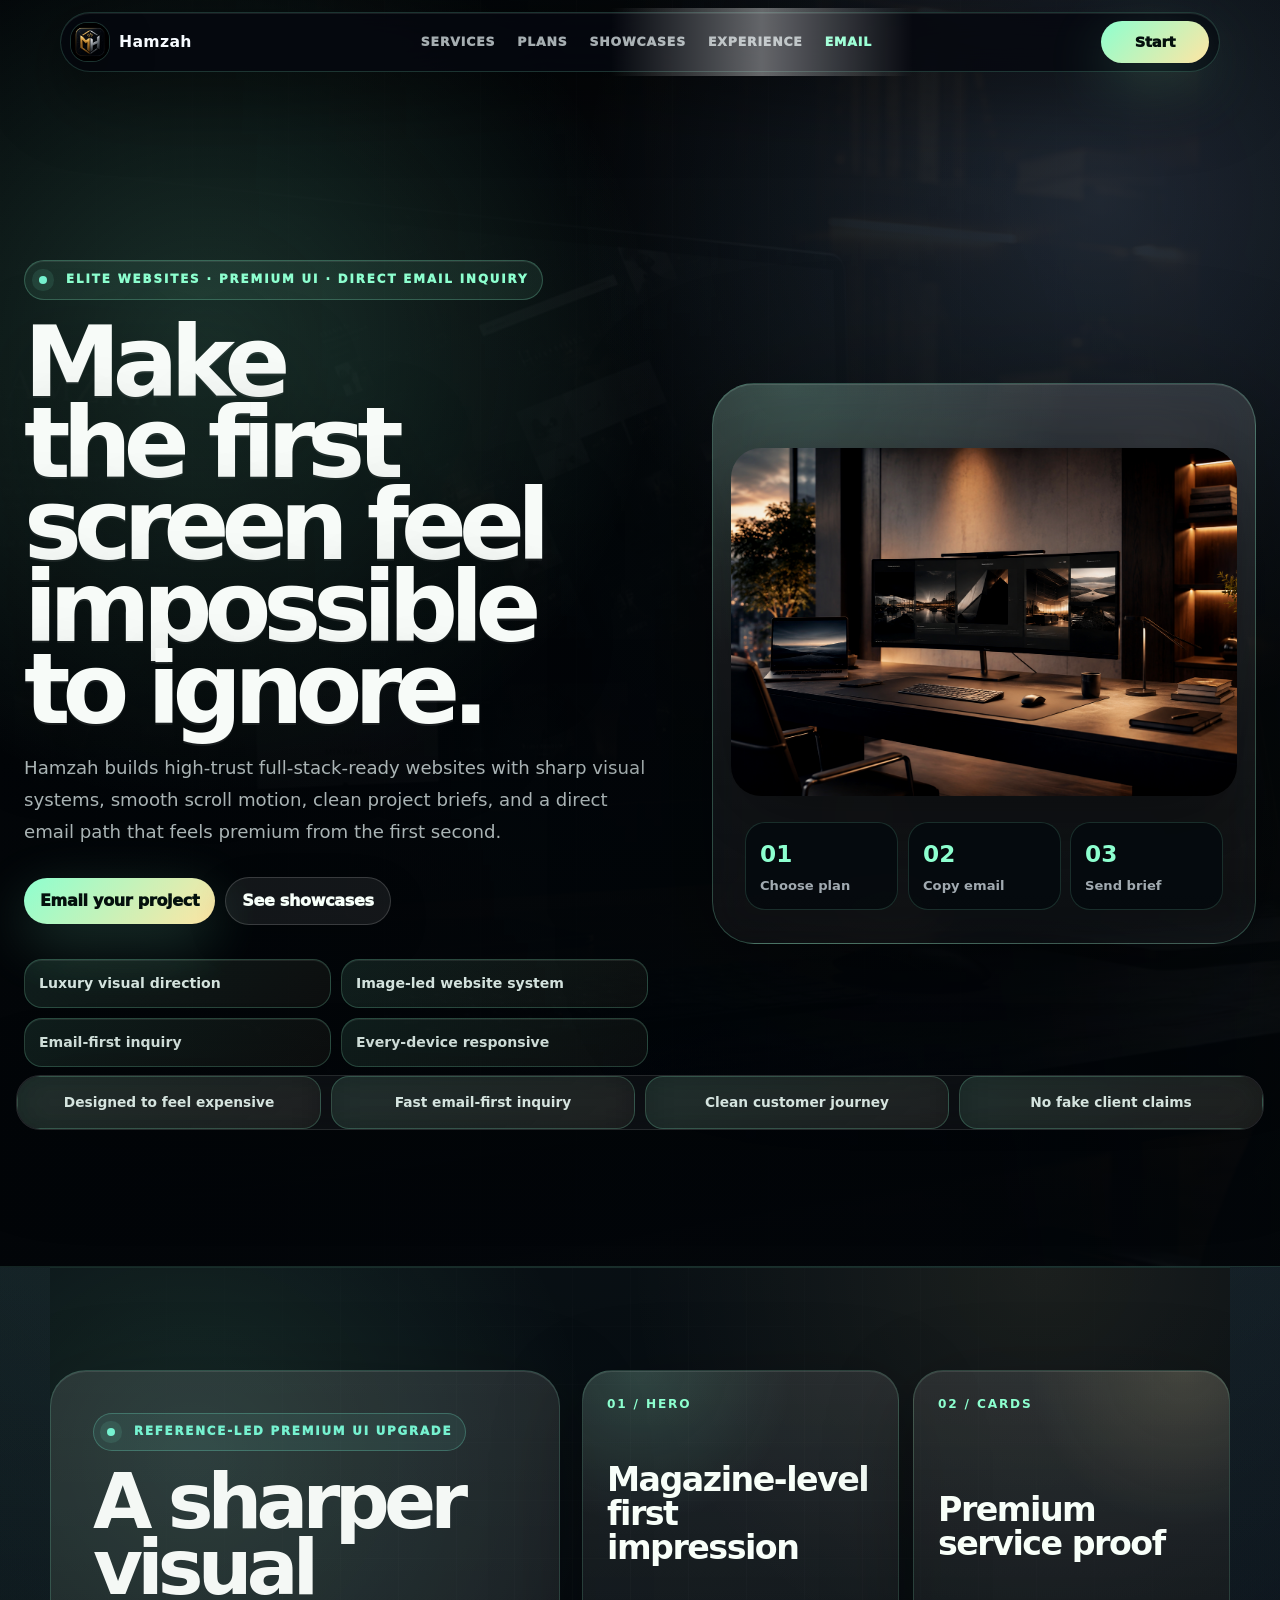
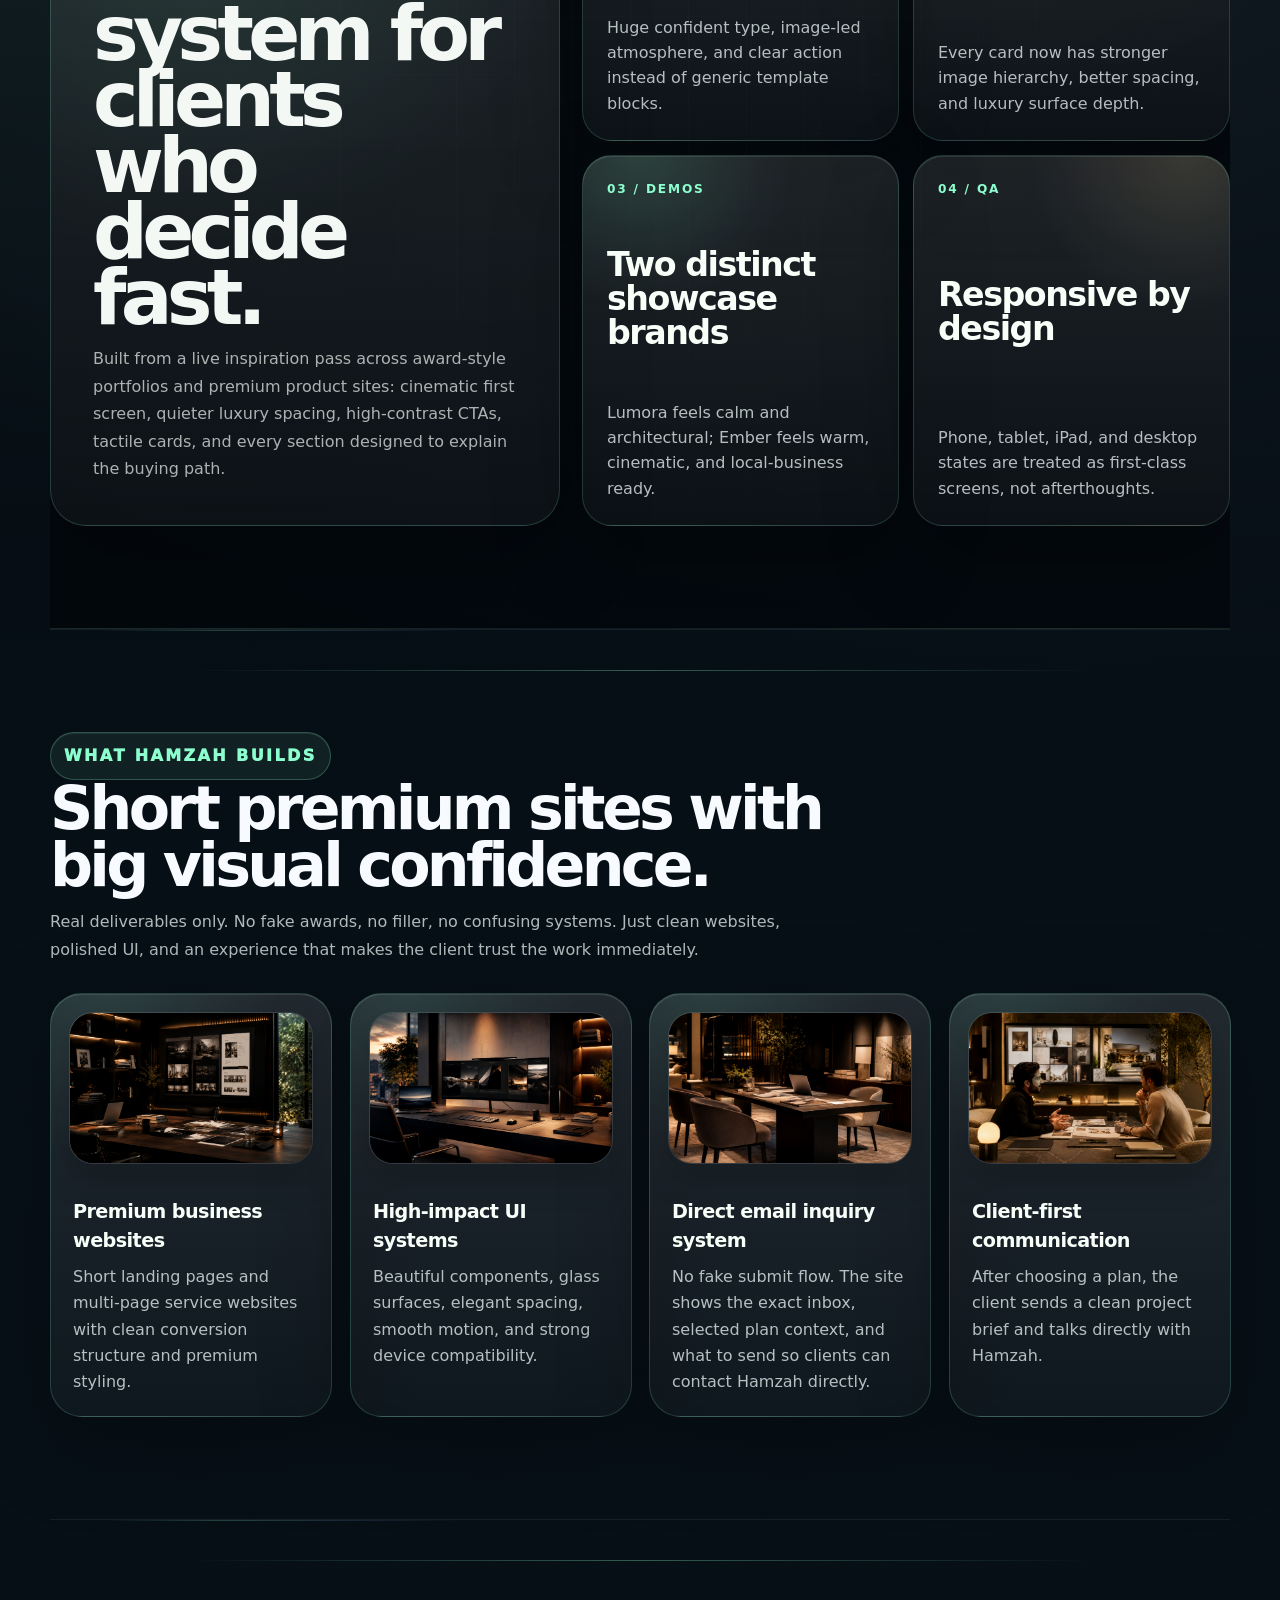
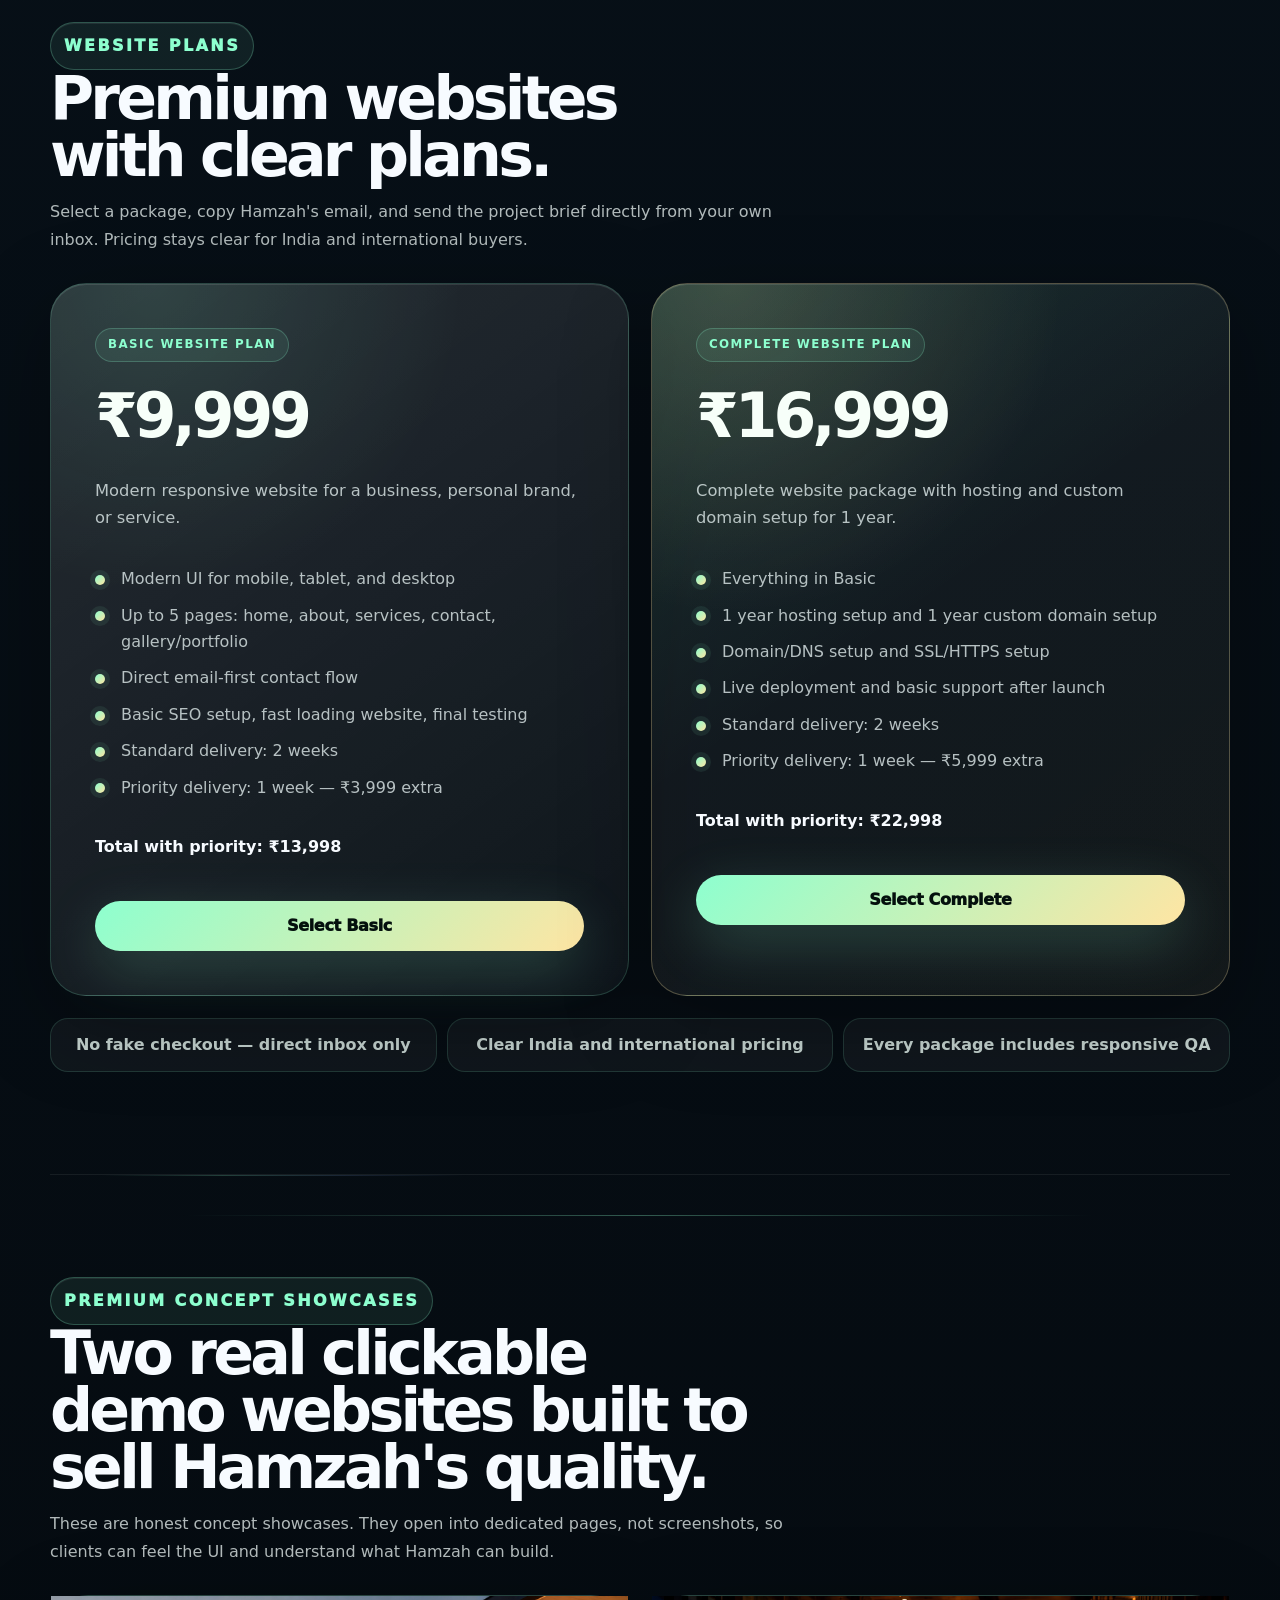
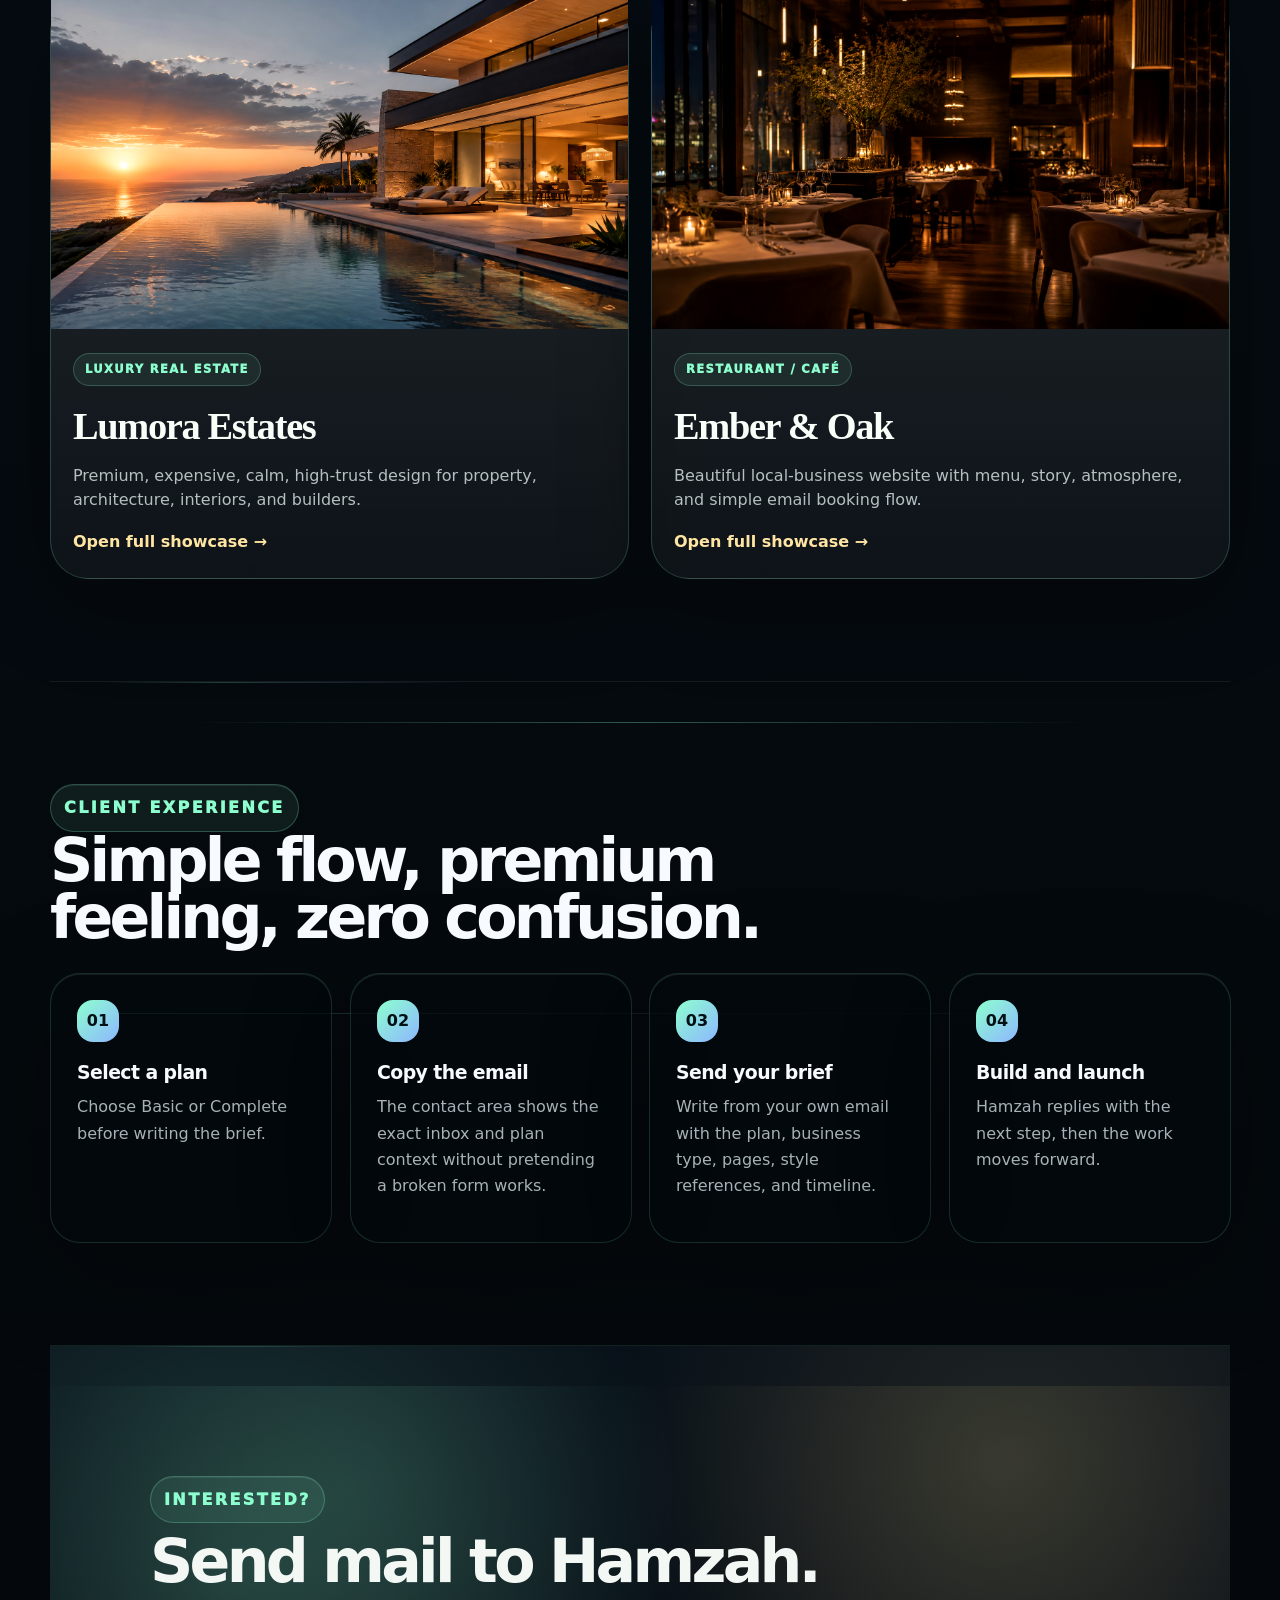
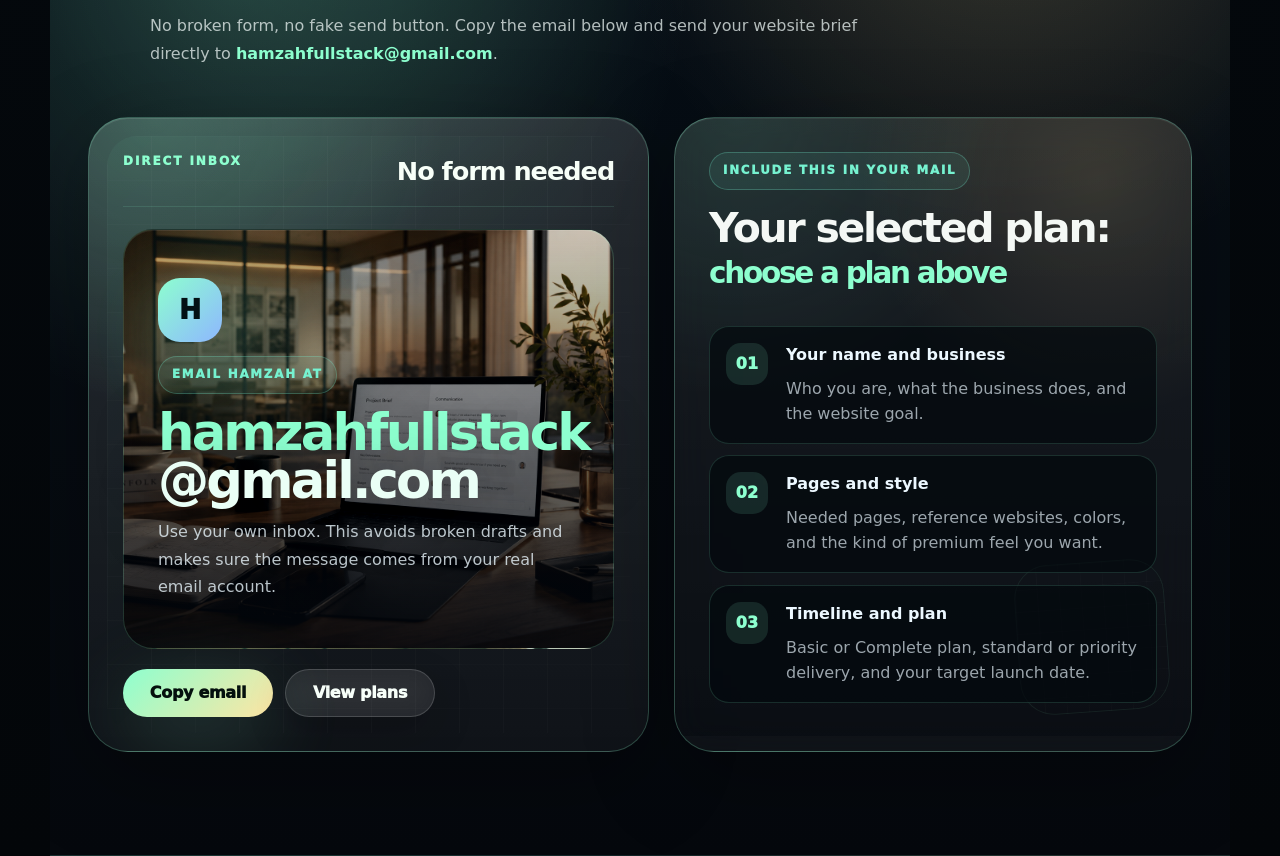
==== commit a3c1e6c9: "Deploy faster pricing modes" ====
--- a/index.html
+++ b/index.html
@@ -29,8 +29,8 @@
     "description": "Premium full-stack-ready website builder with direct email-first communication."
   }
   </script>
-  <script src="assets/js/site-config.js?v=20260618-pricing-live-2" defer></script>
-  <script src="assets/js/pricing-auth.js?v=20260618-pricing-live-2" defer></script>
+  <script src="assets/js/site-config.js?v=20260618-pricing-edge-1" defer></script>
+  <script src="assets/js/pricing-auth.js?v=20260618-pricing-edge-1" defer></script>
   <script src="assets/js/main.js" defer></script>
   <script src="assets/js/effects-global.js" defer></script>
 </head>
@@ -169,7 +169,7 @@
             <li>Direct email-first contact flow</li>
             <li>Basic SEO setup, fast loading website, final testing</li>
             <li>Standard delivery: 2 weeks</li>
-            <li>Priority delivery: 1 week for +₹3,999</li>
+            <li>Priority delivery: 1 week — <span data-price-key="basicPriorityFee">₹3,999</span> extra</li>
           </ul>
           <strong>Total with priority: <span data-price-key="basicPriority">₹13,998</span></strong>
           <a class="btn btn-primary" href="#contact" data-plan-intent="basic" data-contact-plan-jump="Basic Website Plan">Select Basic</a>
@@ -184,7 +184,7 @@
             <li>Domain/DNS setup and SSL/HTTPS setup</li>
             <li>Live deployment and basic support after launch</li>
             <li>Standard delivery: 2 weeks</li>
-            <li>Priority delivery: 1 week for +₹5,999</li>
+            <li>Priority delivery: 1 week — <span data-price-key="completePriorityFee">₹5,999</span> extra</li>
           </ul>
           <strong>Total with priority: <span data-price-key="completePriority">₹22,998</span></strong>
           <a class="btn btn-primary" href="#contact" data-plan-intent="complete" data-contact-plan-jump="Complete Website Plan">Select Complete</a>
